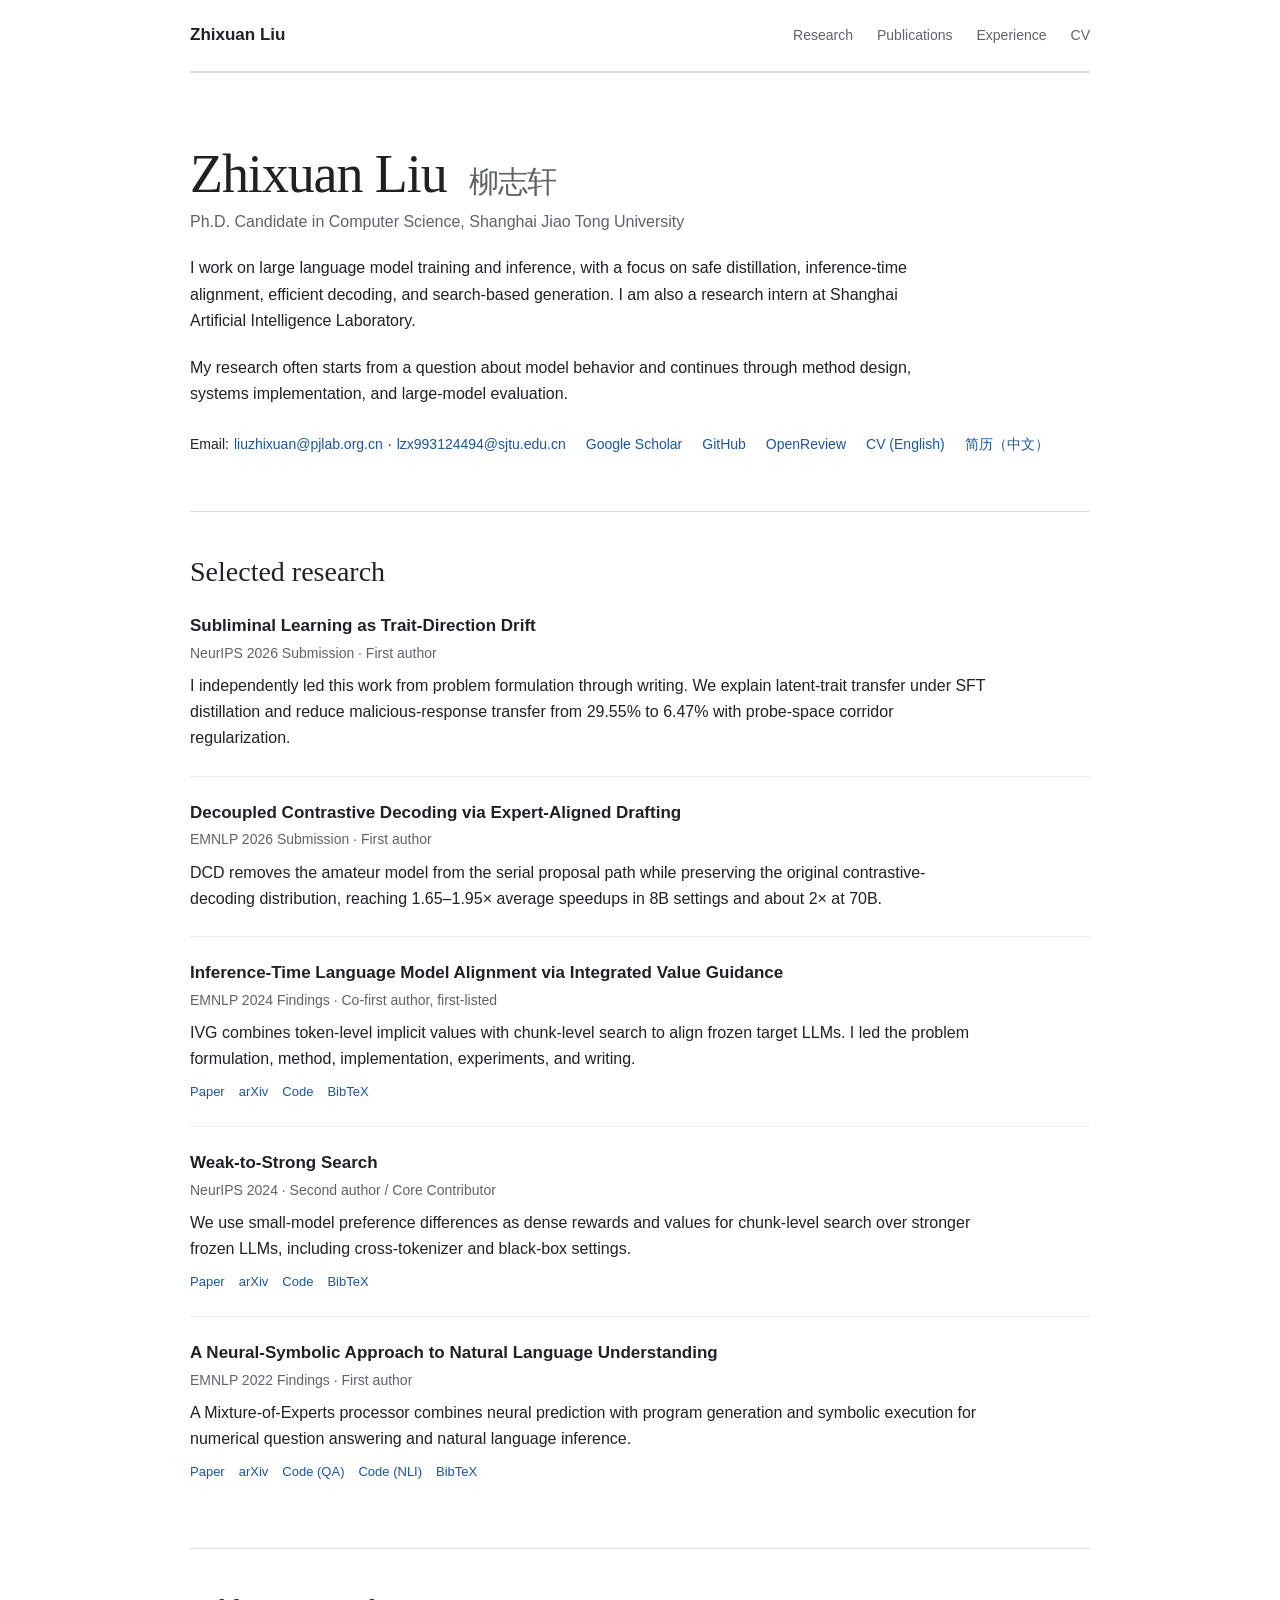
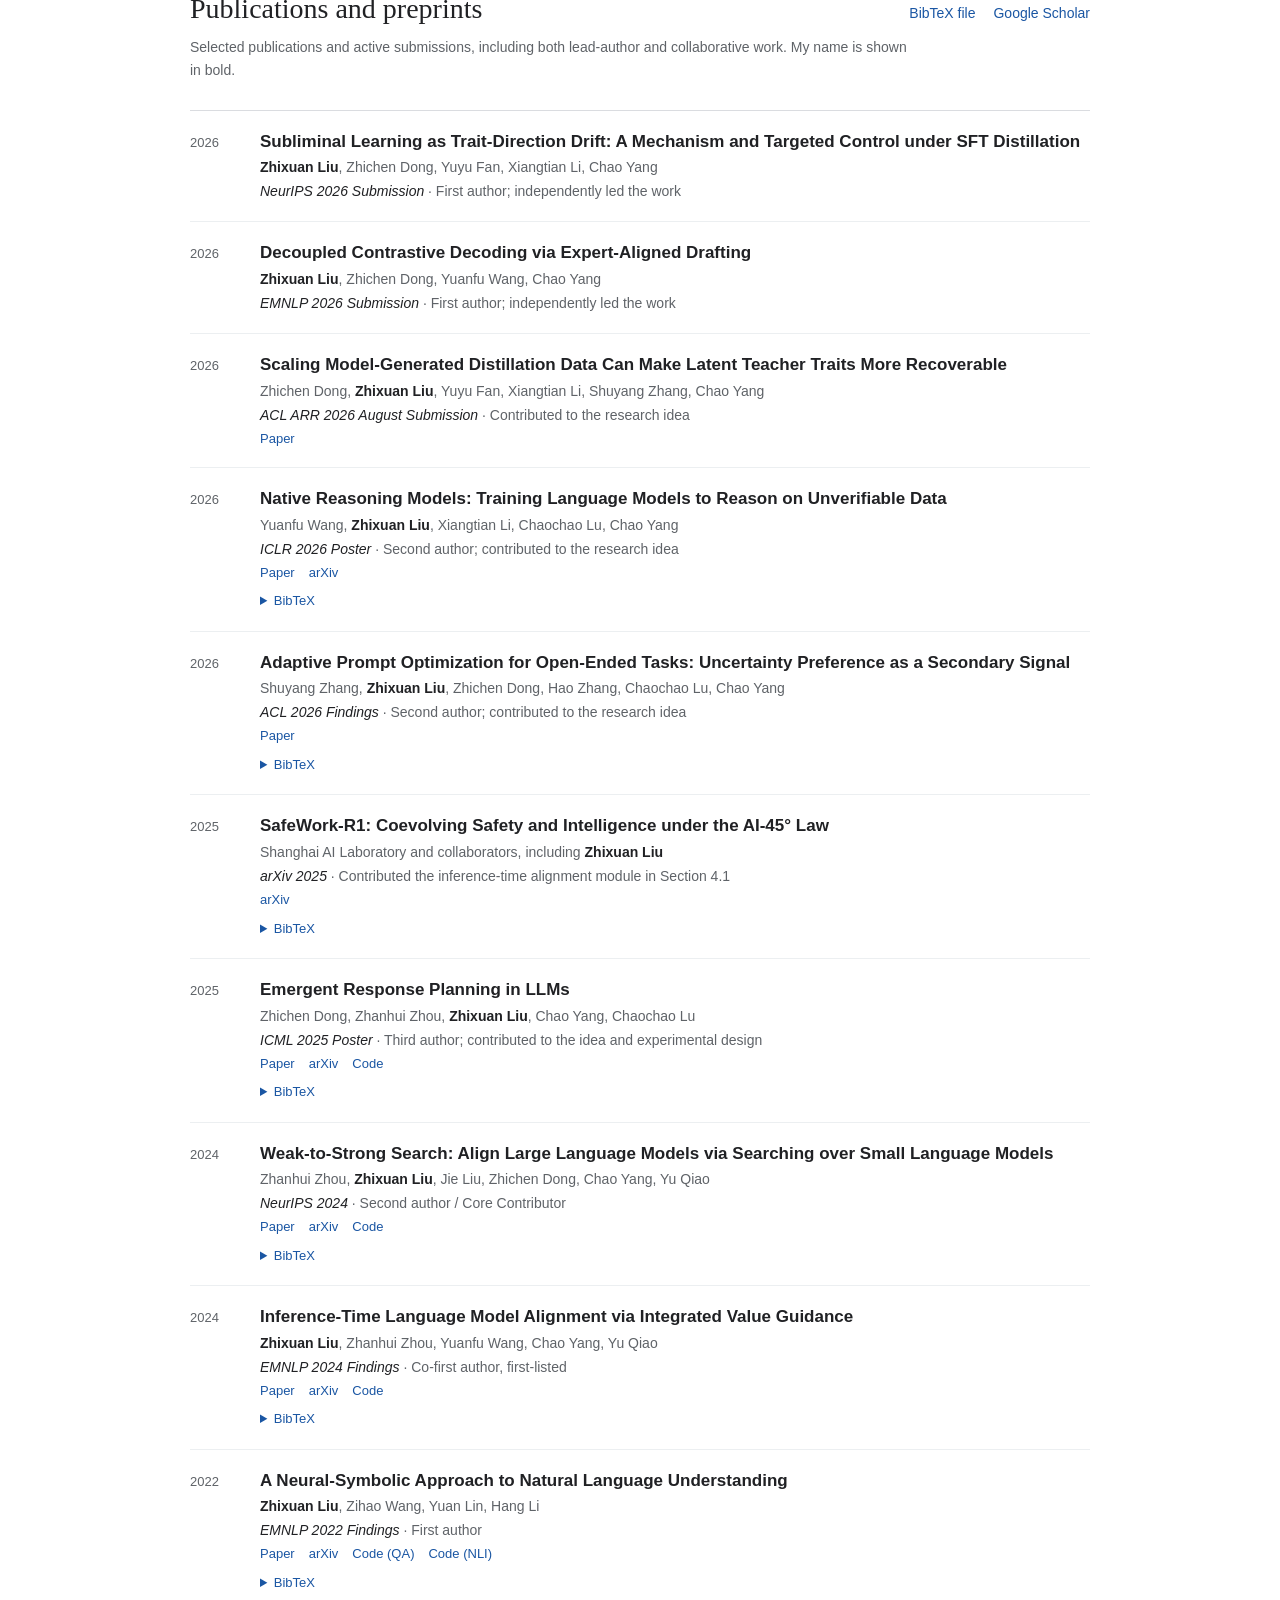
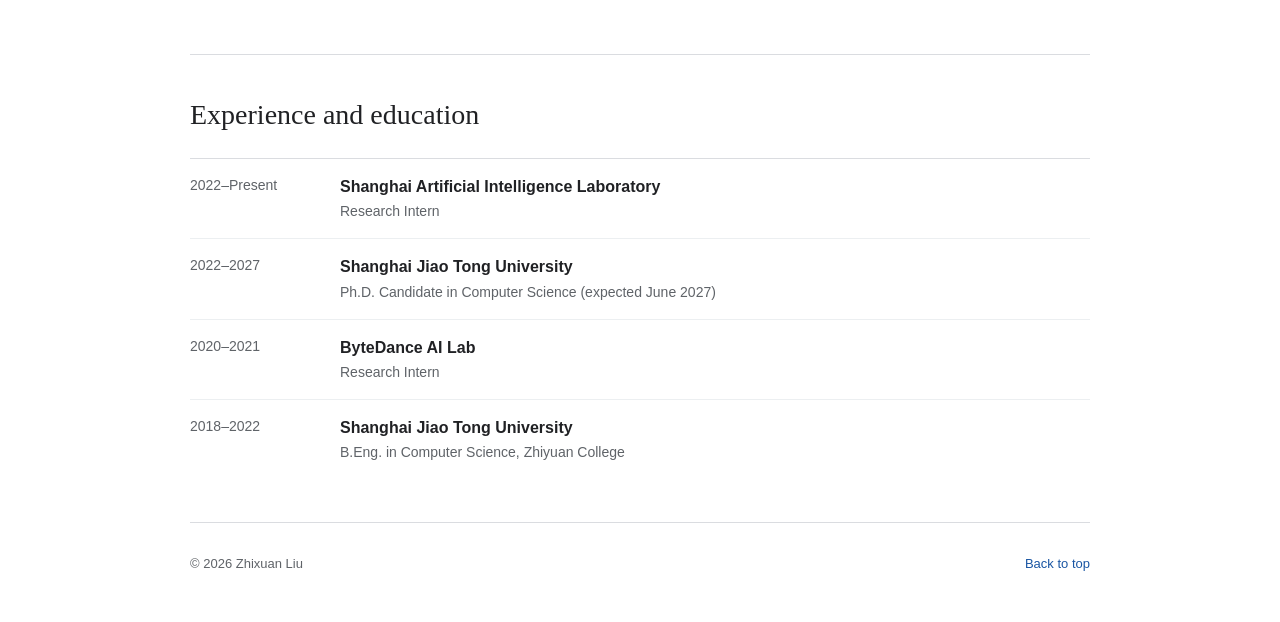
==== index.html @ 709711b9 "Use institutional contact emails" ====
<!doctype html>
<html lang="en">
<head>
  <meta charset="utf-8">
  <meta name="viewport" content="width=device-width, initial-scale=1">
  <title>Zhixuan Liu (柳志轩)</title>
  <meta name="description" content="Zhixuan Liu's research homepage: safe distillation, inference-time alignment, efficient decoding, and search-based generation.">
  <meta property="og:type" content="website">
  <meta property="og:url" content="https://chadlzx.github.io/">
  <meta property="og:title" content="Zhixuan Liu (柳志轩)">
  <meta property="og:description" content="LLM training, alignment, decoding, and search.">
  <meta property="og:image" content="https://chadlzx.github.io/og.png">
  <meta property="og:image:width" content="1536">
  <meta property="og:image:height" content="1024">
  <meta name="twitter:card" content="summary_large_image">
  <meta name="twitter:title" content="Zhixuan Liu (柳志轩)">
  <meta name="twitter:description" content="LLM training, alignment, decoding, and search.">
  <meta name="twitter:image" content="https://chadlzx.github.io/og.png">
  <link rel="canonical" href="https://chadlzx.github.io/">
  <link rel="icon" href="favicon.svg" type="image/svg+xml">
  <link rel="stylesheet" href="styles.css">
  <script type="application/ld+json">
  {
    "@context": "https://schema.org",
    "@type": "Person",
    "name": "Zhixuan Liu",
    "alternateName": "柳志轩",
    "url": "https://chadlzx.github.io/",
    "email": [
      "mailto:liuzhixuan@pjlab.org.cn",
      "mailto:lzx993124494@sjtu.edu.cn"
    ],
    "sameAs": [
      "https://scholar.google.com/citations?user=896Q3cwAAAAJ",
      "https://github.com/chadlzx",
      "https://openreview.net/profile?id=%7EZhixuan_Liu2"
    ],
    "affiliation": [
      {
        "@type": "CollegeOrUniversity",
        "name": "Shanghai Jiao Tong University",
        "url": "https://www.sjtu.edu.cn/"
      },
      {
        "@type": "ResearchOrganization",
        "name": "Shanghai Artificial Intelligence Laboratory",
        "url": "https://www.shlab.org.cn/"
      }
    ],
    "knowsAbout": [
      "Large language model training and inference",
      "Safe distillation",
      "Inference-time alignment",
      "Efficient decoding",
      "Search-based generation"
    ]
  }
  </script>
</head>
<body>
  <main>
    <header class="site-header">
      <a class="site-name" href="#top">Zhixuan Liu</a>
      <nav aria-label="Primary navigation">
        <a href="#research">Research</a>
        <a href="#publications">Publications</a>
        <a href="#experience">Experience</a>
        <a href="cv/Zhixuan_Liu_CV.pdf">CV</a>
      </nav>
    </header>

    <section class="intro" id="top">
      <h1>Zhixuan Liu <span>柳志轩</span></h1>
      <p class="role">Ph.D. Candidate in Computer Science, Shanghai Jiao Tong University</p>
      <p>I work on large language model training and inference, with a focus on safe distillation, inference-time alignment, efficient decoding, and search-based generation. I am also a research intern at Shanghai Artificial Intelligence Laboratory.</p>
      <p>My research often starts from a question about model behavior and continues through method design, systems implementation, and large-model evaluation.</p>
      <div class="profile-links">
        <span class="email-links"><span>Email:</span> <a href="mailto:liuzhixuan@pjlab.org.cn">liuzhixuan@pjlab.org.cn</a> <span>·</span> <a href="mailto:lzx993124494@sjtu.edu.cn">lzx993124494@sjtu.edu.cn</a></span>
        <a href="https://scholar.google.com/citations?user=896Q3cwAAAAJ">Google Scholar</a>
        <a href="https://github.com/chadlzx">GitHub</a>
        <a href="https://openreview.net/profile?id=%7EZhixuan_Liu2">OpenReview</a>
        <a href="cv/Zhixuan_Liu_CV.pdf">CV (English)</a>
        <a href="cv/柳志轩_中文简历.pdf">简历（中文）</a>
      </div>
    </section>

    <section id="research">
      <h2>Selected research</h2>
      <div class="selected-list">
        <article class="selected-item">
          <h3>Subliminal Learning as Trait-Direction Drift</h3>
          <p class="meta">NeurIPS 2026 Submission · First author</p>
          <p>I independently led this work from problem formulation through writing. We explain latent-trait transfer under SFT distillation and reduce malicious-response transfer from 29.55% to 6.47% with probe-space corridor regularization.</p>
        </article>
        <article class="selected-item">
          <h3>Decoupled Contrastive Decoding via Expert-Aligned Drafting</h3>
          <p class="meta">EMNLP 2026 Submission · First author</p>
          <p>DCD removes the amateur model from the serial proposal path while preserving the original contrastive-decoding distribution, reaching 1.65–1.95× average speedups in 8B settings and about 2× at 70B.</p>
        </article>
        <article class="selected-item">
          <h3>Inference-Time Language Model Alignment via Integrated Value Guidance</h3>
          <p class="meta">EMNLP 2024 Findings · Co-first author, first-listed</p>
          <p>IVG combines token-level implicit values with chunk-level search to align frozen target LLMs. I led the problem formulation, method, implementation, experiments, and writing.</p>
          <p class="item-links"><a href="https://aclanthology.org/2024.findings-emnlp.242/">Paper</a><a href="https://arxiv.org/abs/2409.17819">arXiv</a><a href="https://github.com/AI45Lab/ivg">Code</a><a href="#bib-ivg">BibTeX</a></p>
        </article>
        <article class="selected-item">
          <h3>Weak-to-Strong Search</h3>
          <p class="meta">NeurIPS 2024 · Second author / Core Contributor</p>
          <p>We use small-model preference differences as dense rewards and values for chunk-level search over stronger frozen LLMs, including cross-tokenizer and black-box settings.</p>
          <p class="item-links"><a href="https://proceedings.neurips.cc/paper_files/paper/2024/hash/088d99765bc121c6df215da7d45bc4e9-Abstract-Conference.html">Paper</a><a href="https://arxiv.org/abs/2405.19262">arXiv</a><a href="https://github.com/ZHZisZZ/weak-to-strong-search">Code</a><a href="#bib-weak-to-strong">BibTeX</a></p>
        </article>
        <article class="selected-item">
          <h3>A Neural-Symbolic Approach to Natural Language Understanding</h3>
          <p class="meta">EMNLP 2022 Findings · First author</p>
          <p>A Mixture-of-Experts processor combines neural prediction with program generation and symbolic execution for numerical question answering and natural language inference.</p>
          <p class="item-links"><a href="https://aclanthology.org/2022.findings-emnlp.158/">Paper</a><a href="https://arxiv.org/abs/2203.10557">arXiv</a><a href="https://github.com/chadlzx/NSP_QA">Code (QA)</a><a href="https://github.com/zihao-wang/Number-NLI">Code (NLI)</a><a href="#bib-neural-symbolic">BibTeX</a></p>
        </article>
      </div>
    </section>

    <section id="publications">
      <div class="section-title-row">
        <h2>Publications and preprints</h2>
        <div class="section-actions"><a href="publications.bib">BibTeX file</a><a href="https://scholar.google.com/citations?user=896Q3cwAAAAJ">Google Scholar</a></div>
      </div>
      <p class="section-note">Selected publications and active submissions, including both lead-author and collaborative work. My name is shown in bold.</p>
      <ol class="publication-list">
        <li><span class="year">2026</span><div><h3>Subliminal Learning as Trait-Direction Drift: A Mechanism and Targeted Control under SFT Distillation</h3><p class="authors"><strong>Zhixuan Liu</strong>, Zhichen Dong, Yuyu Fan, Xiangtian Li, Chao Yang</p><p class="venue-line"><em>NeurIPS 2026 Submission</em> · First author; independently led the work</p></div></li>
        <li><span class="year">2026</span><div><h3>Decoupled Contrastive Decoding via Expert-Aligned Drafting</h3><p class="authors"><strong>Zhixuan Liu</strong>, Zhichen Dong, Yuanfu Wang, Chao Yang</p><p class="venue-line"><em>EMNLP 2026 Submission</em> · First author; independently led the work</p></div></li>
        <li><span class="year">2026</span><div><h3>Scaling Model-Generated Distillation Data Can Make Latent Teacher Traits More Recoverable</h3><p class="authors">Zhichen Dong, <strong>Zhixuan Liu</strong>, Yuyu Fan, Xiangtian Li, Shuyang Zhang, Chao Yang</p><p class="venue-line"><em>ACL ARR 2026 August Submission</em> · Contributed to the research idea</p><p class="item-links"><a href="https://openreview.net/forum?id=3i7DiMy0Ke">Paper</a></p></div></li>
        <li><span class="year">2026</span><div><h3>Native Reasoning Models: Training Language Models to Reason on Unverifiable Data</h3><p class="authors">Yuanfu Wang, <strong>Zhixuan Liu</strong>, Xiangtian Li, Chaochao Lu, Chao Yang</p><p class="venue-line"><em>ICLR 2026 Poster</em> · Second author; contributed to the research idea</p><p class="item-links"><a href="https://proceedings.iclr.cc/paper_files/paper/2026/hash/ccf6d8b4a1fe9d9c8192f00c713872ea-Abstract-Conference.html">Paper</a><a href="https://arxiv.org/abs/2602.11549">arXiv</a></p><details class="bibtex" id="bib-native-reasoning"><summary>BibTeX</summary><pre><code>@inproceedings{ICLR2026_ccf6d8b4,
  title     = {Native Reasoning Models: Training Language Models to Reason on Unverifiable Data},
  author    = {Yuanfu Wang and Zhixuan Liu and Xiangtian Li and Chaochao Lu and Chao Yang},
  booktitle = {International Conference on Learning Representations},
  year      = {2026},
  pages     = {126317--126343},
  url       = {https://proceedings.iclr.cc/paper_files/paper/2026/hash/ccf6d8b4a1fe9d9c8192f00c713872ea-Abstract-Conference.html}
}</code></pre></details></div></li>
        <li><span class="year">2026</span><div><h3>Adaptive Prompt Optimization for Open-Ended Tasks: Uncertainty Preference as a Secondary Signal</h3><p class="authors">Shuyang Zhang, <strong>Zhixuan Liu</strong>, Zhichen Dong, Hao Zhang, Chaochao Lu, Chao Yang</p><p class="venue-line"><em>ACL 2026 Findings</em> · Second author; contributed to the research idea</p><p class="item-links"><a href="https://aclanthology.org/2026.findings-acl.1692/">Paper</a></p><details class="bibtex" id="bib-adaptive-prompt"><summary>BibTeX</summary><pre><code>@inproceedings{zhang-etal-2026-adaptive,
  title     = {Adaptive Prompt Optimization for Open-Ended Tasks: Uncertainty Preference as a Secondary Signal},
  author    = {Zhang, Shuyang and Liu, Zhixuan and Dong, Zhichen and Zhang, Hao and Lu, Chaochao and Yang, Chao},
  booktitle = {Findings of the Association for Computational Linguistics: ACL 2026},
  year      = {2026},
  pages     = {33883--33891},
  doi       = {10.18653/v1/2026.findings-acl.1692},
  url       = {https://aclanthology.org/2026.findings-acl.1692/}
}</code></pre></details></div></li>
        <li><span class="year">2025</span><div><h3>SafeWork-R1: Coevolving Safety and Intelligence under the AI-45° Law</h3><p class="authors">Shanghai AI Laboratory and collaborators, including <strong>Zhixuan Liu</strong></p><p class="venue-line"><em>arXiv 2025</em> · Contributed the inference-time alignment module in Section 4.1</p><p class="item-links"><a href="https://arxiv.org/abs/2507.18576">arXiv</a></p><details class="bibtex" id="bib-safework"><summary>BibTeX</summary><pre><code>@article{safework-r1-2025,
  title   = {SafeWork-R1: Coevolving Safety and Intelligence under the {AI}-45$^{\circ}$ Law},
  author  = {Yicheng Bao and Guanxu Chen and Mingkang Chen and Yunhao Chen and Chiyu Chen and Lingjie Chen and Sirui Chen and Xinquan Chen and Jie Cheng and Yu Cheng and Dengke Deng and Yizhuo Ding and Dan Ding and Xiaoshan Ding and Yi Ding and Zhichen Dong and Lingxiao Du and Yuyu Fan and Xinshun Feng and Yanwei Fu and Yuxuan Gao and Ruijun Ge and Tianle Gu and Lujun Gui and Jiaxuan Guo and Qianxi He and Yuenan Hou and Xuhao Hu and Hong Huang and Kaichen Huang and Shiyang Huang and Yuxian Jiang and Shanzhe Lei and Jie Li and Lijun Li and Hao Li and Juncheng Li and Xiangtian Li and Yafu Li and Lingyu Li and Xueyan Li and Haotian Liang and Dongrui Liu and Qihua Liu and Zhixuan Liu and Bangwei Liu and Huacan Liu and Yuexiao Liu and Zongkai Liu and Chaochao Lu and Yudong Lu and Xiaoya Lu and Zhenghao Lu and Qitan Lv and Caoyuan Ma and Jiachen Ma and Xiaoya Ma and Zhongtian Ma and Lingyu Meng and Ziqi Miao and Yazhe Niu and Yuezhang Peng and Yuan Pu and Han Qi and Chen Qian and Xingge Qiao and Jingjing Qu and Jiashu Qu and Wanying Qu and Wenwen Qu and Xiaoye Qu and Qihan Ren and Qingnan Ren and Qingyu Ren and Jing Shao and Wenqi Shao and Shuai Shao and Dongxing Shi and Xin Song and Xinhao Song and Yan Teng and Xuan Tong and Yingchun Wang and Xuhong Wang and Shujie Wang and Xin Wang and Yige Wang and Yixu Wang and Yuanfu Wang and Futing Wang and Ruofan Wang and Wenjie Wang and Yajie Wang and Muhao Wei and Xiaoyu Wen and Fenghua Weng and Yuqi Wu and Yingtong Xiong and Xingcheng Xu and Chao Yang and Yue Yang and Yang Yao and Yulei Ye and Zhenyun Yin and Yi Yu and Bo Zhang and Qiaosheng Zhang and Jinxuan Zhang and Yexin Zhang and Yinqiang Zheng and Hefeng Zhou and Zhanhui Zhou and Pengyu Zhu and Qingzi Zhu and Yubo Zhu and Bowen Zhou},
  journal = {arXiv preprint arXiv:2507.18576},
  year    = {2025},
  url     = {https://arxiv.org/abs/2507.18576}
}</code></pre></details></div></li>
        <li><span class="year">2025</span><div><h3>Emergent Response Planning in LLMs</h3><p class="authors">Zhichen Dong, Zhanhui Zhou, <strong>Zhixuan Liu</strong>, Chao Yang, Chaochao Lu</p><p class="venue-line"><em>ICML 2025 Poster</em> · Third author; contributed to the idea and experimental design</p><p class="item-links"><a href="https://proceedings.mlr.press/v267/dong25p.html">Paper</a><a href="https://arxiv.org/abs/2502.06258">arXiv</a><a href="https://github.com/niconi19/Emergent-Response-Planning-in-LLMs">Code</a></p><details class="bibtex" id="bib-response-planning"><summary>BibTeX</summary><pre><code>@inproceedings{pmlr-v267-dong25p,
  title     = {Emergent Response Planning in {LLM}s},
  author    = {Dong, Zhichen and Zhou, Zhanhui and Liu, Zhixuan and Yang, Chao and Lu, Chaochao},
  booktitle = {Proceedings of the 42nd International Conference on Machine Learning},
  pages     = {14301--14320},
  year      = {2025},
  volume    = {267},
  series    = {Proceedings of Machine Learning Research},
  publisher = {PMLR},
  url       = {https://proceedings.mlr.press/v267/dong25p.html}
}</code></pre></details></div></li>
        <li><span class="year">2024</span><div><h3>Weak-to-Strong Search: Align Large Language Models via Searching over Small Language Models</h3><p class="authors">Zhanhui Zhou, <strong>Zhixuan Liu</strong>, Jie Liu, Zhichen Dong, Chao Yang, Yu Qiao</p><p class="venue-line"><em>NeurIPS 2024</em> · Second author / Core Contributor</p><p class="item-links"><a href="https://proceedings.neurips.cc/paper_files/paper/2024/hash/088d99765bc121c6df215da7d45bc4e9-Abstract-Conference.html">Paper</a><a href="https://arxiv.org/abs/2405.19262">arXiv</a><a href="https://github.com/ZHZisZZ/weak-to-strong-search">Code</a></p><details class="bibtex" id="bib-weak-to-strong"><summary>BibTeX</summary><pre><code>@inproceedings{NEURIPS2024_088d9976,
  title     = {Weak-to-Strong Search: Align Large Language Models via Searching over Small Language Models},
  author    = {Zhanhui Zhou and Zhixuan Liu and Jie Liu and Zhichen Dong and Chao Yang and Yu Qiao},
  booktitle = {Advances in Neural Information Processing Systems},
  volume    = {37},
  pages     = {4819--4851},
  year      = {2024},
  doi       = {10.52202/079017-0156},
  url       = {https://proceedings.neurips.cc/paper_files/paper/2024/hash/088d99765bc121c6df215da7d45bc4e9-Abstract-Conference.html}
}</code></pre></details></div></li>
        <li><span class="year">2024</span><div><h3>Inference-Time Language Model Alignment via Integrated Value Guidance</h3><p class="authors"><strong>Zhixuan Liu</strong>, Zhanhui Zhou, Yuanfu Wang, Chao Yang, Yu Qiao</p><p class="venue-line"><em>EMNLP 2024 Findings</em> · Co-first author, first-listed</p><p class="item-links"><a href="https://aclanthology.org/2024.findings-emnlp.242/">Paper</a><a href="https://arxiv.org/abs/2409.17819">arXiv</a><a href="https://github.com/AI45Lab/ivg">Code</a></p><details class="bibtex" id="bib-ivg"><summary>BibTeX</summary><pre><code>@inproceedings{liu-etal-2024-inference,
  title     = {Inference-Time Language Model Alignment via Integrated Value Guidance},
  author    = {Liu, Zhixuan and Zhou, Zhanhui and Wang, Yuanfu and Yang, Chao and Qiao, Yu},
  booktitle = {Findings of the Association for Computational Linguistics: EMNLP 2024},
  year      = {2024},
  pages     = {4181--4195},
  doi       = {10.18653/v1/2024.findings-emnlp.242},
  url       = {https://aclanthology.org/2024.findings-emnlp.242/}
}</code></pre></details></div></li>
        <li><span class="year">2022</span><div><h3>A Neural-Symbolic Approach to Natural Language Understanding</h3><p class="authors"><strong>Zhixuan Liu</strong>, Zihao Wang, Yuan Lin, Hang Li</p><p class="venue-line"><em>EMNLP 2022 Findings</em> · First author</p><p class="item-links"><a href="https://aclanthology.org/2022.findings-emnlp.158/">Paper</a><a href="https://arxiv.org/abs/2203.10557">arXiv</a><a href="https://github.com/chadlzx/NSP_QA">Code (QA)</a><a href="https://github.com/zihao-wang/Number-NLI">Code (NLI)</a></p><details class="bibtex" id="bib-neural-symbolic"><summary>BibTeX</summary><pre><code>@inproceedings{liu-etal-2022-neural,
  title     = {A Neural-Symbolic Approach to Natural Language Understanding},
  author    = {Liu, Zhixuan and Wang, Zihao and Lin, Yuan and Li, Hang},
  booktitle = {Findings of the Association for Computational Linguistics: EMNLP 2022},
  year      = {2022},
  pages     = {2159--2172},
  doi       = {10.18653/v1/2022.findings-emnlp.158},
  url       = {https://aclanthology.org/2022.findings-emnlp.158/}
}</code></pre></details></div></li>
      </ol>
    </section>

    <section id="experience">
      <h2>Experience and education</h2>
      <dl class="timeline">
        <div><dt>2022–Present</dt><dd><strong>Shanghai Artificial Intelligence Laboratory</strong><span>Research Intern</span></dd></div>
        <div><dt>2022–2027</dt><dd><strong>Shanghai Jiao Tong University</strong><span>Ph.D. Candidate in Computer Science (expected June 2027)</span></dd></div>
        <div><dt>2020–2021</dt><dd><strong>ByteDance AI Lab</strong><span>Research Intern</span></dd></div>
        <div><dt>2018–2022</dt><dd><strong>Shanghai Jiao Tong University</strong><span>B.Eng. in Computer Science, Zhiyuan College</span></dd></div>
      </dl>
    </section>

    <footer><span>© 2026 Zhixuan Liu</span><a href="#top">Back to top</a></footer>
  </main>
  <script>
    document.querySelectorAll('a[href^="#bib-"]').forEach((link) => {
      link.addEventListener('click', () => {
        const entry = document.querySelector(link.hash);
        if (entry instanceof HTMLDetailsElement) entry.open = true;
      });
    });
  </script>
</body>
</html>
---- styles.css ----
:root { --text: #202124; --muted: #5f6368; --link: #1a56a3; --line: #dadce0; }
* { box-sizing: border-box; }
html { scroll-behavior: smooth; }
body { margin: 0; background: #fff; color: var(--text); font-family: -apple-system, BlinkMacSystemFont, "Segoe UI", Arial, "Noto Sans", sans-serif; font-size: 16px; line-height: 1.65; -webkit-font-smoothing: antialiased; }
a { color: var(--link); text-decoration: none; }
a:hover { text-decoration: underline; }
main { width: min(900px, calc(100% - 40px)); margin: 0 auto; }
.site-header { display: flex; align-items: center; justify-content: space-between; min-height: 72px; border-bottom: 1px solid var(--line); }
.site-name { color: var(--text); font-size: 17px; font-weight: 650; }
.site-name:hover { text-decoration: none; }
nav { display: flex; gap: 24px; font-size: 14px; }
nav a { color: var(--muted); }
.intro { padding: 70px 0 54px; }
.intro h1 { margin: 0 0 4px; font-family: Georgia, "Times New Roman", serif; font-size: clamp(38px, 7vw, 54px); line-height: 1.15; font-weight: 500; letter-spacing: -.02em; }
.intro h1 span { margin-left: 10px; color: var(--muted); font-family: "Noto Serif SC", "Songti SC", SimSun, serif; font-size: .55em; font-weight: 400; }
.role { margin-top: 0 !important; color: var(--muted); }
.intro > p { max-width: 760px; margin: 20px 0 0; }
.profile-links { display: flex; flex-wrap: wrap; gap: 8px 20px; margin-top: 26px; font-size: 14px; }
.email-links { display: inline-flex; flex-wrap: wrap; gap: 0 5px; }
section { padding: 42px 0; border-top: 1px solid var(--line); scroll-margin-top: 20px; }
h2 { margin: 0 0 24px; font-family: Georgia, "Times New Roman", serif; font-size: 28px; line-height: 1.3; font-weight: 500; }
.selected-list { display: grid; }
.selected-item { padding: 24px 0; border-top: 1px solid #eceff1; }
.selected-item:first-child { padding-top: 0; border-top: 0; }
.selected-item h3, .publication-list h3 { margin: 0; font-size: 17px; line-height: 1.45; font-weight: 650; }
.selected-item p { max-width: 800px; margin: 8px 0 0; }
.meta, .section-note, .authors, .venue-line { color: var(--muted); font-size: 14px; }
.selected-item .meta { margin-top: 3px; }
.item-links { display: flex; flex-wrap: wrap; gap: 5px 14px; font-size: 13px; }
.section-title-row { display: flex; align-items: baseline; justify-content: space-between; gap: 20px; }
.section-title-row h2 { margin-bottom: 0; }
.section-actions { display: flex; flex-wrap: wrap; justify-content: flex-end; gap: 8px 18px; font-size: 14px; }
.section-actions a { white-space: nowrap; }
.section-note { max-width: 720px; margin: 8px 0 28px; }
.publication-list { list-style: none; padding: 0; margin: 0; }
.publication-list > li { display: grid; grid-template-columns: 54px 1fr; gap: 16px; padding: 19px 0; border-top: 1px solid #eceff1; }
.publication-list > li:first-child { border-top-color: var(--line); }
.year { padding-top: 2px; color: var(--muted); font-size: 13px; font-variant-numeric: tabular-nums; }
.publication-list p { margin: 3px 0 0; line-height: 1.5; }
.authors strong { color: var(--text); font-weight: 650; }
.venue-line em { color: var(--text); }
.bibtex { margin-top: 8px; font-size: 13px; }
.bibtex summary { width: fit-content; color: var(--link); cursor: pointer; }
.bibtex pre { max-width: 100%; margin: 9px 0 0; padding: 13px 15px; overflow-x: auto; border: 1px solid #e2e5e8; border-radius: 3px; background: #f8f9fa; color: #303134; font: 12px/1.55 ui-monospace, SFMono-Regular, Consolas, "Liberation Mono", monospace; white-space: pre; }
.timeline { margin: 0; }
.timeline > div { display: grid; grid-template-columns: 130px 1fr; gap: 20px; padding: 15px 0; border-top: 1px solid #eceff1; }
.timeline > div:first-child { border-top-color: var(--line); }
.timeline dt { color: var(--muted); font-size: 14px; }
.timeline dd { margin: 0; }
.timeline dd strong, .timeline dd span { display: block; }
.timeline dd span { color: var(--muted); font-size: 14px; }
footer { display: flex; justify-content: space-between; padding: 30px 0 48px; border-top: 1px solid var(--line); color: var(--muted); font-size: 13px; }
@media (max-width: 650px) {
  main { width: min(100% - 30px, 900px); }
  .site-header { align-items: flex-start; padding: 18px 0; gap: 20px; }
  nav { justify-content: flex-end; flex-wrap: wrap; gap: 6px 14px; }
  nav a:nth-child(3) { display: none; }
  .intro { padding: 50px 0 40px; }
  section { padding: 34px 0; }
  .publication-list > li, .timeline > div { grid-template-columns: 1fr; gap: 3px; }
  .section-title-row { align-items: flex-start; }
}
@media (prefers-reduced-motion: reduce) { html { scroll-behavior: auto; } }
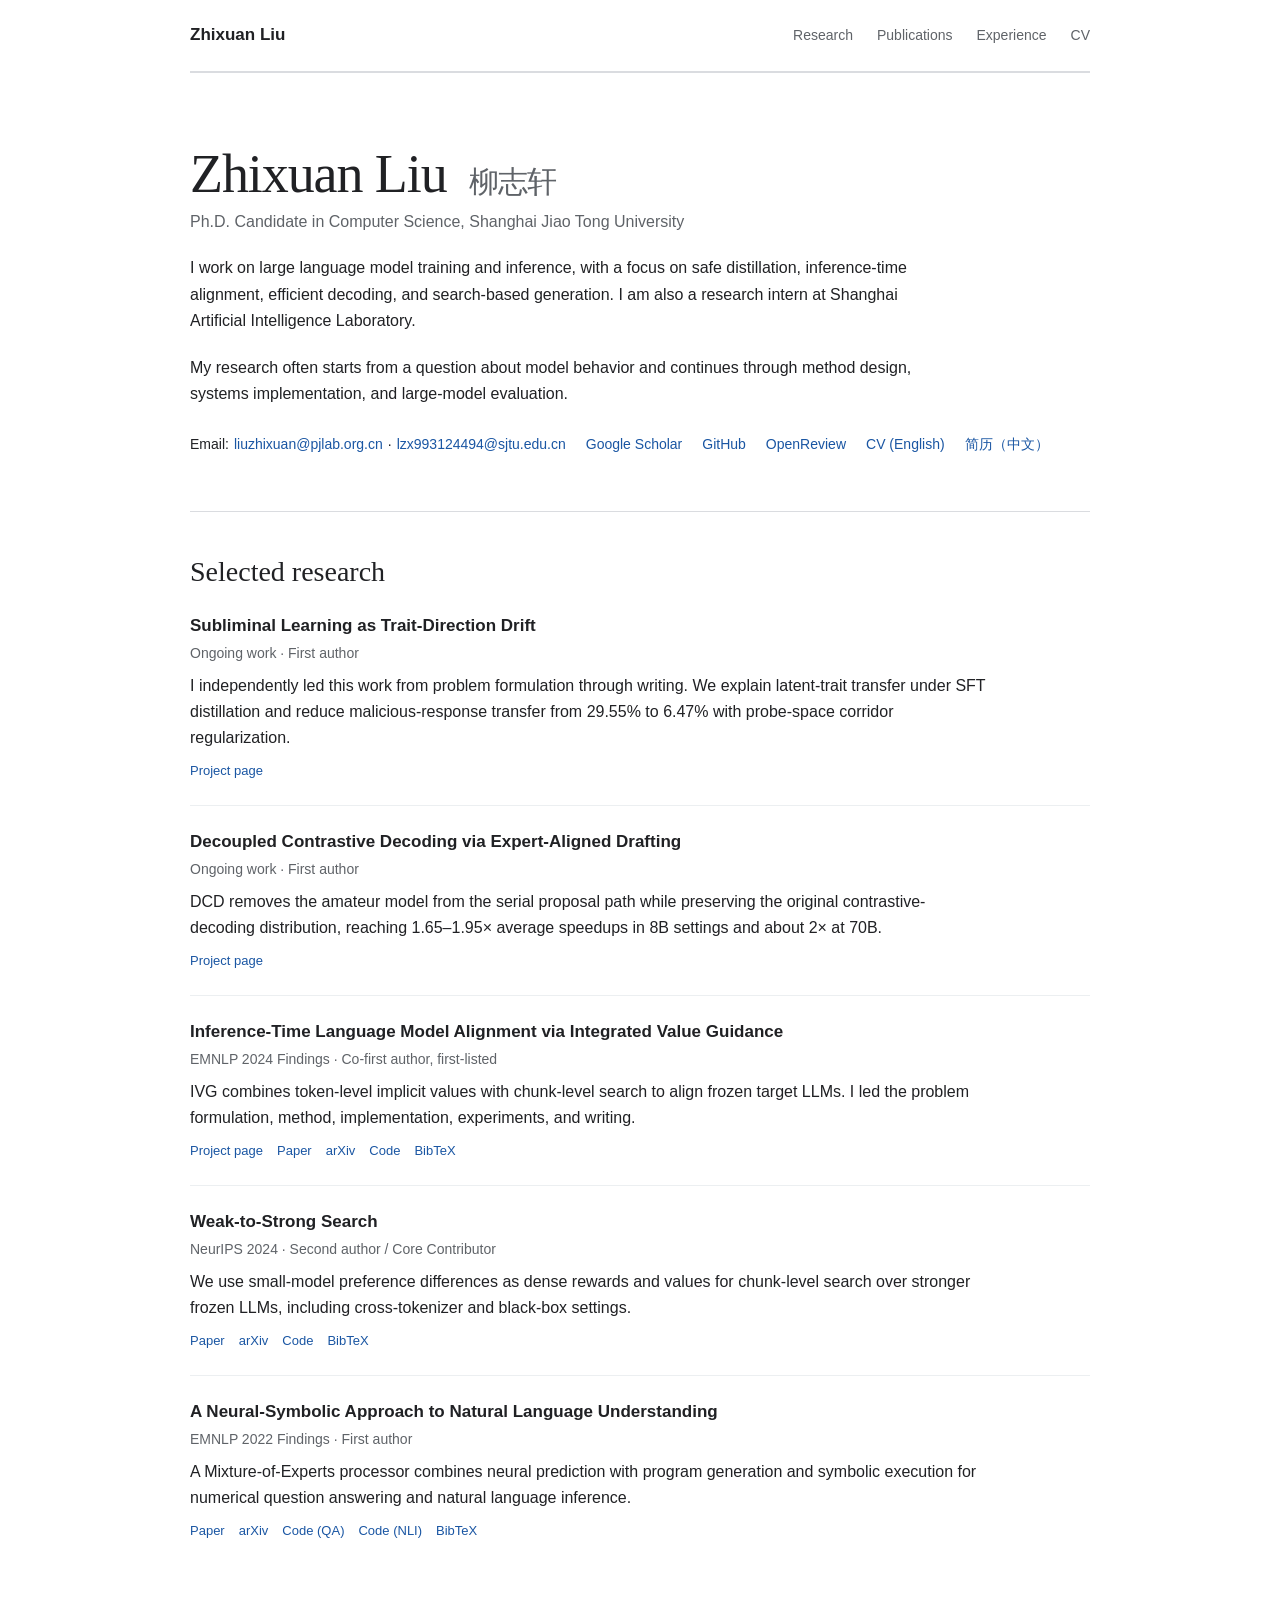
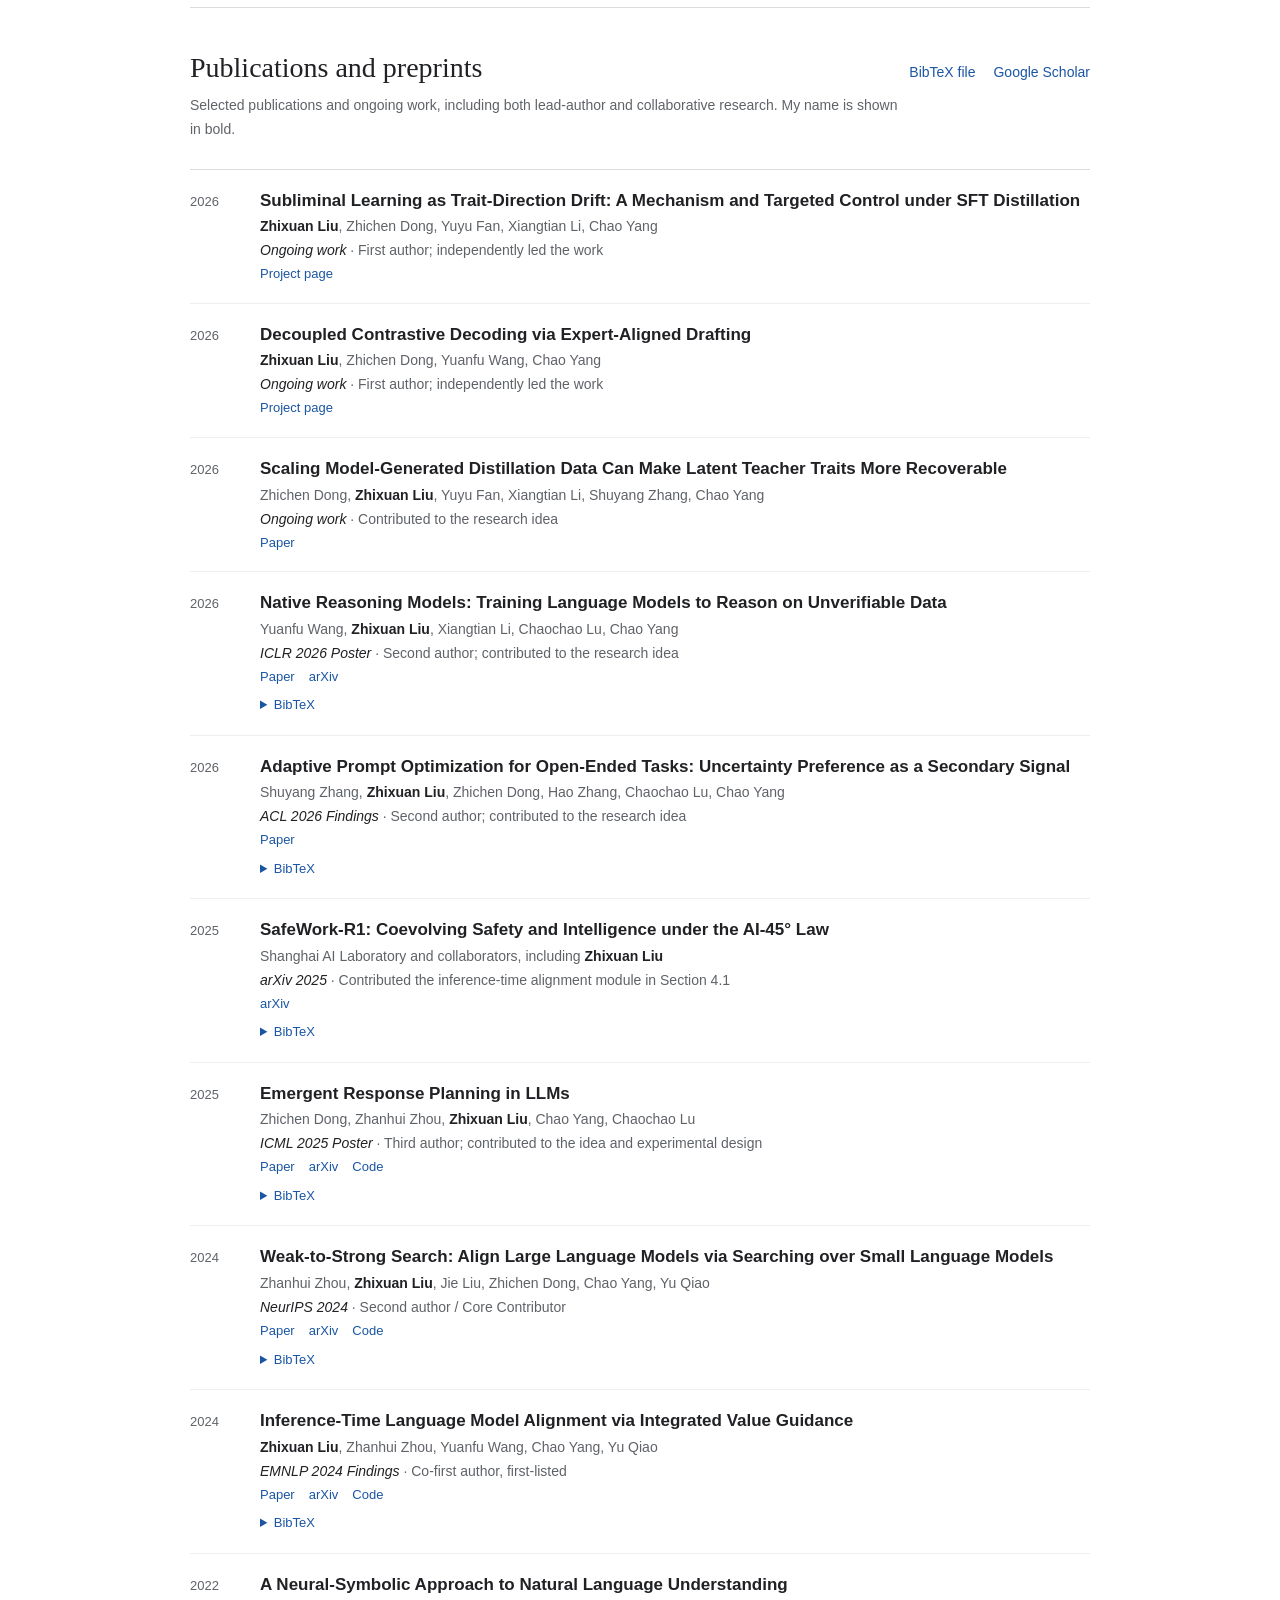
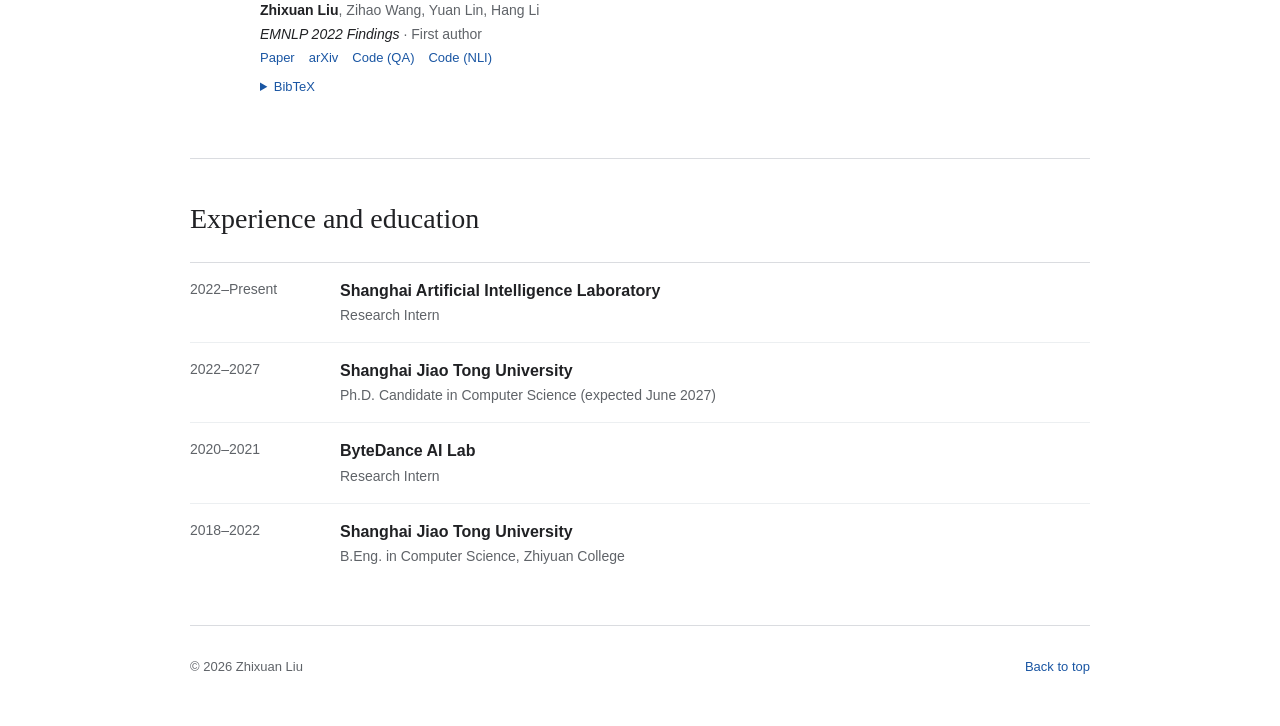
==== commit 9f295ba3: "Add policy-safe research project pages" ====
--- a/index.html
+++ b/index.html
@@ -88,20 +88,22 @@
       <h2>Selected research</h2>
       <div class="selected-list">
         <article class="selected-item">
-          <h3>Subliminal Learning as Trait-Direction Drift</h3>
-          <p class="meta">NeurIPS 2026 Submission · First author</p>
+          <h3><a class="project-title-link" href="research/subliminal-learning.html">Subliminal Learning as Trait-Direction Drift</a></h3>
+          <p class="meta">Ongoing work · First author</p>
           <p>I independently led this work from problem formulation through writing. We explain latent-trait transfer under SFT distillation and reduce malicious-response transfer from 29.55% to 6.47% with probe-space corridor regularization.</p>
-        </article>
-        <article class="selected-item">
-          <h3>Decoupled Contrastive Decoding via Expert-Aligned Drafting</h3>
-          <p class="meta">EMNLP 2026 Submission · First author</p>
+          <p class="item-links"><a href="research/subliminal-learning.html">Project page</a></p>
+        </article>
+        <article class="selected-item">
+          <h3><a class="project-title-link" href="research/dcd.html">Decoupled Contrastive Decoding via Expert-Aligned Drafting</a></h3>
+          <p class="meta">Ongoing work · First author</p>
           <p>DCD removes the amateur model from the serial proposal path while preserving the original contrastive-decoding distribution, reaching 1.65–1.95× average speedups in 8B settings and about 2× at 70B.</p>
-        </article>
-        <article class="selected-item">
-          <h3>Inference-Time Language Model Alignment via Integrated Value Guidance</h3>
+          <p class="item-links"><a href="research/dcd.html">Project page</a></p>
+        </article>
+        <article class="selected-item">
+          <h3><a class="project-title-link" href="research/ivg.html">Inference-Time Language Model Alignment via Integrated Value Guidance</a></h3>
           <p class="meta">EMNLP 2024 Findings · Co-first author, first-listed</p>
           <p>IVG combines token-level implicit values with chunk-level search to align frozen target LLMs. I led the problem formulation, method, implementation, experiments, and writing.</p>
-          <p class="item-links"><a href="https://aclanthology.org/2024.findings-emnlp.242/">Paper</a><a href="https://arxiv.org/abs/2409.17819">arXiv</a><a href="https://github.com/AI45Lab/ivg">Code</a><a href="#bib-ivg">BibTeX</a></p>
+          <p class="item-links"><a href="research/ivg.html">Project page</a><a href="https://aclanthology.org/2024.findings-emnlp.242/">Paper</a><a href="https://arxiv.org/abs/2409.17819">arXiv</a><a href="https://github.com/AI45Lab/ivg">Code</a><a href="#bib-ivg">BibTeX</a></p>
         </article>
         <article class="selected-item">
           <h3>Weak-to-Strong Search</h3>
@@ -123,11 +125,11 @@
         <h2>Publications and preprints</h2>
         <div class="section-actions"><a href="publications.bib">BibTeX file</a><a href="https://scholar.google.com/citations?user=896Q3cwAAAAJ">Google Scholar</a></div>
       </div>
-      <p class="section-note">Selected publications and active submissions, including both lead-author and collaborative work. My name is shown in bold.</p>
+      <p class="section-note">Selected publications and ongoing work, including both lead-author and collaborative research. My name is shown in bold.</p>
       <ol class="publication-list">
-        <li><span class="year">2026</span><div><h3>Subliminal Learning as Trait-Direction Drift: A Mechanism and Targeted Control under SFT Distillation</h3><p class="authors"><strong>Zhixuan Liu</strong>, Zhichen Dong, Yuyu Fan, Xiangtian Li, Chao Yang</p><p class="venue-line"><em>NeurIPS 2026 Submission</em> · First author; independently led the work</p></div></li>
-        <li><span class="year">2026</span><div><h3>Decoupled Contrastive Decoding via Expert-Aligned Drafting</h3><p class="authors"><strong>Zhixuan Liu</strong>, Zhichen Dong, Yuanfu Wang, Chao Yang</p><p class="venue-line"><em>EMNLP 2026 Submission</em> · First author; independently led the work</p></div></li>
-        <li><span class="year">2026</span><div><h3>Scaling Model-Generated Distillation Data Can Make Latent Teacher Traits More Recoverable</h3><p class="authors">Zhichen Dong, <strong>Zhixuan Liu</strong>, Yuyu Fan, Xiangtian Li, Shuyang Zhang, Chao Yang</p><p class="venue-line"><em>ACL ARR 2026 August Submission</em> · Contributed to the research idea</p><p class="item-links"><a href="https://openreview.net/forum?id=3i7DiMy0Ke">Paper</a></p></div></li>
+        <li><span class="year">2026</span><div><h3>Subliminal Learning as Trait-Direction Drift: A Mechanism and Targeted Control under SFT Distillation</h3><p class="authors"><strong>Zhixuan Liu</strong>, Zhichen Dong, Yuyu Fan, Xiangtian Li, Chao Yang</p><p class="venue-line"><em>Ongoing work</em> · First author; independently led the work</p><p class="item-links"><a href="research/subliminal-learning.html">Project page</a></p></div></li>
+        <li><span class="year">2026</span><div><h3>Decoupled Contrastive Decoding via Expert-Aligned Drafting</h3><p class="authors"><strong>Zhixuan Liu</strong>, Zhichen Dong, Yuanfu Wang, Chao Yang</p><p class="venue-line"><em>Ongoing work</em> · First author; independently led the work</p><p class="item-links"><a href="research/dcd.html">Project page</a></p></div></li>
+        <li><span class="year">2026</span><div><h3>Scaling Model-Generated Distillation Data Can Make Latent Teacher Traits More Recoverable</h3><p class="authors">Zhichen Dong, <strong>Zhixuan Liu</strong>, Yuyu Fan, Xiangtian Li, Shuyang Zhang, Chao Yang</p><p class="venue-line"><em>Ongoing work</em> · Contributed to the research idea</p><p class="item-links"><a href="https://openreview.net/forum?id=3i7DiMy0Ke">Paper</a></p></div></li>
         <li><span class="year">2026</span><div><h3>Native Reasoning Models: Training Language Models to Reason on Unverifiable Data</h3><p class="authors">Yuanfu Wang, <strong>Zhixuan Liu</strong>, Xiangtian Li, Chaochao Lu, Chao Yang</p><p class="venue-line"><em>ICLR 2026 Poster</em> · Second author; contributed to the research idea</p><p class="item-links"><a href="https://proceedings.iclr.cc/paper_files/paper/2026/hash/ccf6d8b4a1fe9d9c8192f00c713872ea-Abstract-Conference.html">Paper</a><a href="https://arxiv.org/abs/2602.11549">arXiv</a></p><details class="bibtex" id="bib-native-reasoning"><summary>BibTeX</summary><pre><code>@inproceedings{ICLR2026_ccf6d8b4,
   title     = {Native Reasoning Models: Training Language Models to Reason on Unverifiable Data},
   author    = {Yuanfu Wang and Zhixuan Liu and Xiangtian Li and Chaochao Lu and Chao Yang},
--- a/styles.css
+++ b/styles.css
@@ -23,6 +23,7 @@
 .selected-item { padding: 24px 0; border-top: 1px solid #eceff1; }
 .selected-item:first-child { padding-top: 0; border-top: 0; }
 .selected-item h3, .publication-list h3 { margin: 0; font-size: 17px; line-height: 1.45; font-weight: 650; }
+.project-title-link { color: inherit; }
 .selected-item p { max-width: 800px; margin: 8px 0 0; }
 .meta, .section-note, .authors, .venue-line { color: var(--muted); font-size: 14px; }
 .selected-item .meta { margin-top: 3px; }
@@ -50,12 +51,23 @@
 .timeline dd strong, .timeline dd span { display: block; }
 .timeline dd span { color: var(--muted); font-size: 14px; }
 footer { display: flex; justify-content: space-between; padding: 30px 0 48px; border-top: 1px solid var(--line); color: var(--muted); font-size: 13px; }
+.project-header { padding: 58px 0 38px; }
+.back-link { display: inline-block; margin-bottom: 22px; font-size: 14px; }
+.project-header h1 { max-width: 820px; margin: 0; font-family: Georgia, "Times New Roman", serif; font-size: clamp(34px, 6vw, 48px); line-height: 1.18; font-weight: 500; letter-spacing: -.02em; }
+.project-header .meta { margin: 10px 0 0; }
+.project-content section { padding: 30px 0; }
+.project-content h2 { margin-bottom: 13px; font-size: 23px; }
+.project-content p, .project-content ul { max-width: 780px; margin: 0; }
+.project-content ul { padding-left: 21px; }
+.project-content li + li { margin-top: 7px; }
+.availability-note { color: var(--muted); font-size: 14px; }
 @media (max-width: 650px) {
   main { width: min(100% - 30px, 900px); }
   .site-header { align-items: flex-start; padding: 18px 0; gap: 20px; }
   nav { justify-content: flex-end; flex-wrap: wrap; gap: 6px 14px; }
   nav a:nth-child(3) { display: none; }
   .intro { padding: 50px 0 40px; }
+  .project-header { padding: 42px 0 30px; }
   section { padding: 34px 0; }
   .publication-list > li, .timeline > div { grid-template-columns: 1fr; gap: 3px; }
   .section-title-row { align-items: flex-start; }
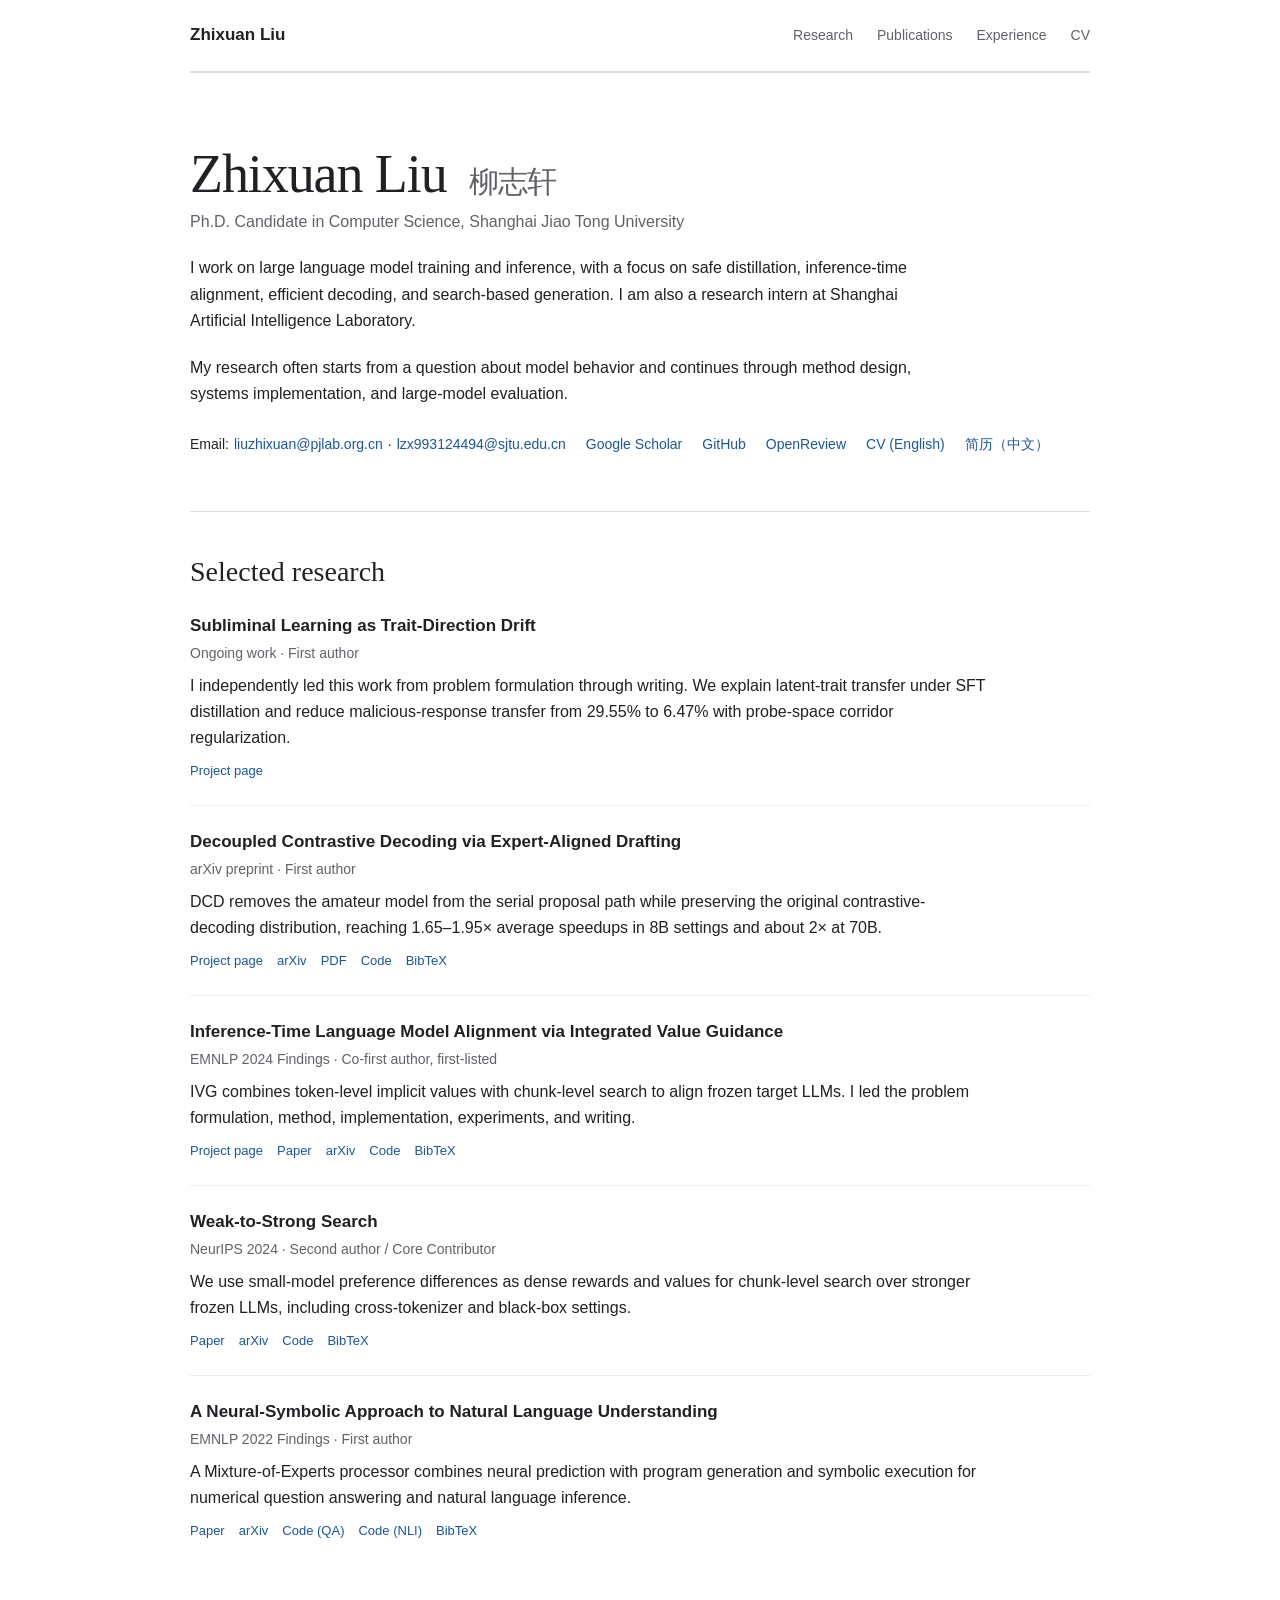
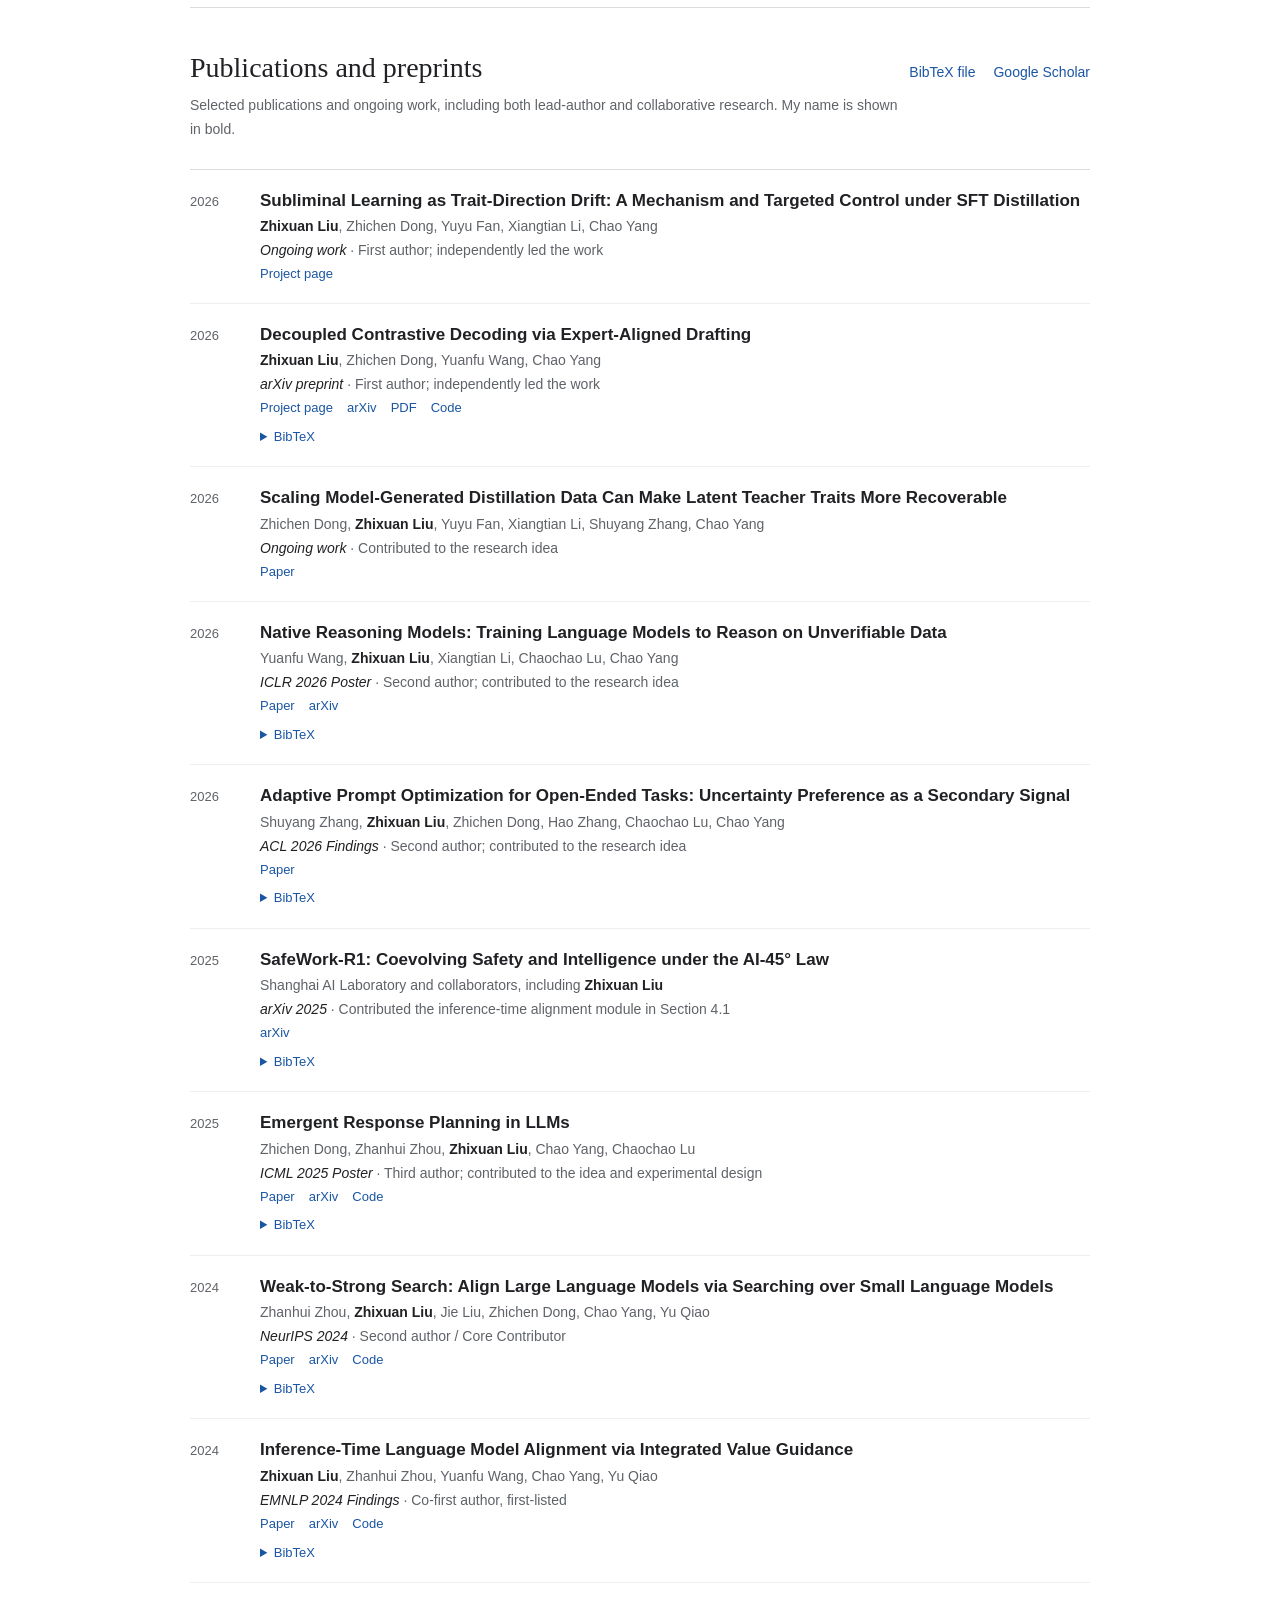
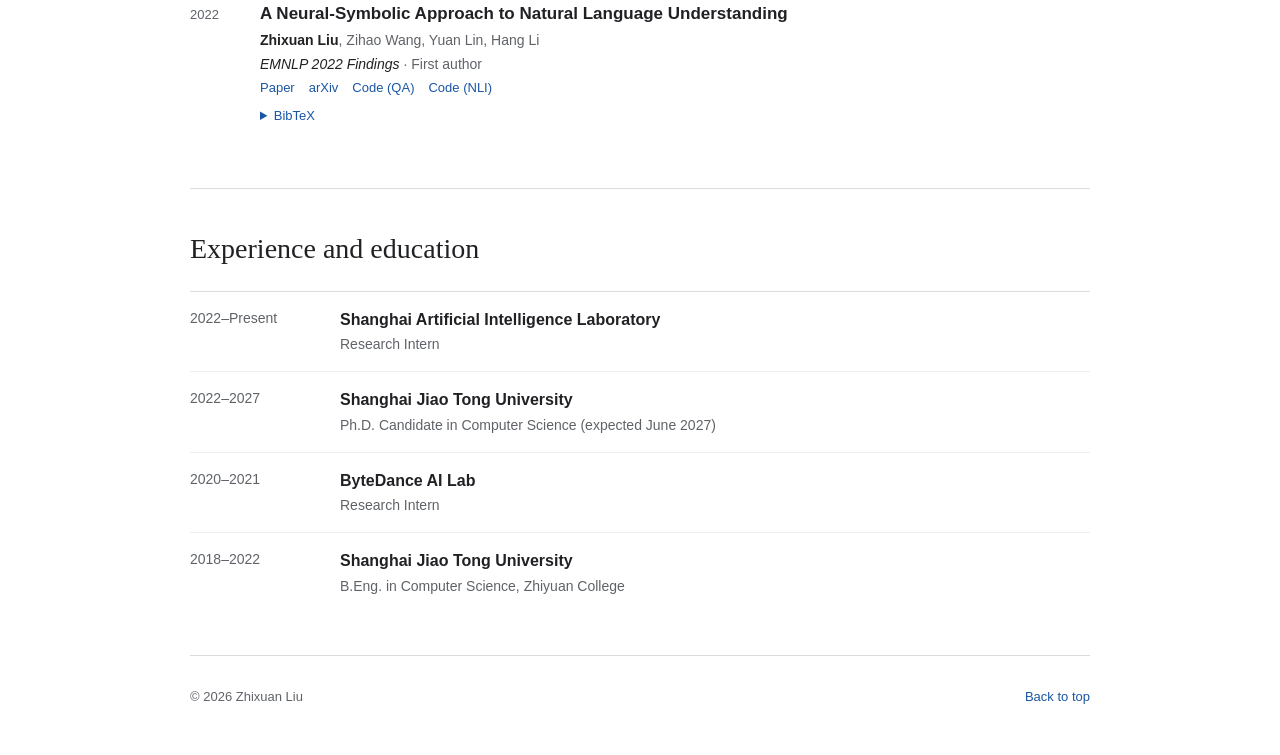
==== commit 0d381fe0: "Publish DCD arXiv preprint and code" ====
--- a/index.html
+++ b/index.html
@@ -95,9 +95,9 @@
         </article>
         <article class="selected-item">
           <h3><a class="project-title-link" href="research/dcd.html">Decoupled Contrastive Decoding via Expert-Aligned Drafting</a></h3>
-          <p class="meta">Ongoing work · First author</p>
+          <p class="meta">arXiv preprint · First author</p>
           <p>DCD removes the amateur model from the serial proposal path while preserving the original contrastive-decoding distribution, reaching 1.65–1.95× average speedups in 8B settings and about 2× at 70B.</p>
-          <p class="item-links"><a href="research/dcd.html">Project page</a></p>
+          <p class="item-links"><a href="research/dcd.html">Project page</a><a href="https://arxiv.org/abs/2608.12913">arXiv</a><a href="https://arxiv.org/pdf/2608.12913">PDF</a><a href="https://github.com/chadlzx/dcd">Code</a><a href="#bib-dcd">BibTeX</a></p>
         </article>
         <article class="selected-item">
           <h3><a class="project-title-link" href="research/ivg.html">Inference-Time Language Model Alignment via Integrated Value Guidance</a></h3>
@@ -128,7 +128,14 @@
       <p class="section-note">Selected publications and ongoing work, including both lead-author and collaborative research. My name is shown in bold.</p>
       <ol class="publication-list">
         <li><span class="year">2026</span><div><h3>Subliminal Learning as Trait-Direction Drift: A Mechanism and Targeted Control under SFT Distillation</h3><p class="authors"><strong>Zhixuan Liu</strong>, Zhichen Dong, Yuyu Fan, Xiangtian Li, Chao Yang</p><p class="venue-line"><em>Ongoing work</em> · First author; independently led the work</p><p class="item-links"><a href="research/subliminal-learning.html">Project page</a></p></div></li>
-        <li><span class="year">2026</span><div><h3>Decoupled Contrastive Decoding via Expert-Aligned Drafting</h3><p class="authors"><strong>Zhixuan Liu</strong>, Zhichen Dong, Yuanfu Wang, Chao Yang</p><p class="venue-line"><em>Ongoing work</em> · First author; independently led the work</p><p class="item-links"><a href="research/dcd.html">Project page</a></p></div></li>
+        <li><span class="year">2026</span><div><h3>Decoupled Contrastive Decoding via Expert-Aligned Drafting</h3><p class="authors"><strong>Zhixuan Liu</strong>, Zhichen Dong, Yuanfu Wang, Chao Yang</p><p class="venue-line"><em>arXiv preprint</em> · First author; independently led the work</p><p class="item-links"><a href="research/dcd.html">Project page</a><a href="https://arxiv.org/abs/2608.12913">arXiv</a><a href="https://arxiv.org/pdf/2608.12913">PDF</a><a href="https://github.com/chadlzx/dcd">Code</a></p><details class="bibtex" id="bib-dcd"><summary>BibTeX</summary><pre><code>@article{liu2026decoupled,
+  title   = {Decoupled Contrastive Decoding via Expert-Aligned Drafting},
+  author  = {Zhixuan Liu and Zhichen Dong and Yuanfu Wang and Chao Yang},
+  journal = {arXiv preprint arXiv:2608.12913},
+  year    = {2026},
+  doi     = {10.48550/arXiv.2608.12913},
+  url     = {https://arxiv.org/abs/2608.12913}
+}</code></pre></details></div></li>
         <li><span class="year">2026</span><div><h3>Scaling Model-Generated Distillation Data Can Make Latent Teacher Traits More Recoverable</h3><p class="authors">Zhichen Dong, <strong>Zhixuan Liu</strong>, Yuyu Fan, Xiangtian Li, Shuyang Zhang, Chao Yang</p><p class="venue-line"><em>Ongoing work</em> · Contributed to the research idea</p><p class="item-links"><a href="https://openreview.net/forum?id=3i7DiMy0Ke">Paper</a></p></div></li>
         <li><span class="year">2026</span><div><h3>Native Reasoning Models: Training Language Models to Reason on Unverifiable Data</h3><p class="authors">Yuanfu Wang, <strong>Zhixuan Liu</strong>, Xiangtian Li, Chaochao Lu, Chao Yang</p><p class="venue-line"><em>ICLR 2026 Poster</em> · Second author; contributed to the research idea</p><p class="item-links"><a href="https://proceedings.iclr.cc/paper_files/paper/2026/hash/ccf6d8b4a1fe9d9c8192f00c713872ea-Abstract-Conference.html">Paper</a><a href="https://arxiv.org/abs/2602.11549">arXiv</a></p><details class="bibtex" id="bib-native-reasoning"><summary>BibTeX</summary><pre><code>@inproceedings{ICLR2026_ccf6d8b4,
   title     = {Native Reasoning Models: Training Language Models to Reason on Unverifiable Data},
--- a/styles.css
+++ b/styles.css
@@ -51,23 +51,173 @@
 .timeline dd strong, .timeline dd span { display: block; }
 .timeline dd span { color: var(--muted); font-size: 14px; }
 footer { display: flex; justify-content: space-between; padding: 30px 0 48px; border-top: 1px solid var(--line); color: var(--muted); font-size: 13px; }
-.project-header { padding: 58px 0 38px; }
-.back-link { display: inline-block; margin-bottom: 22px; font-size: 14px; }
-.project-header h1 { max-width: 820px; margin: 0; font-family: Georgia, "Times New Roman", serif; font-size: clamp(34px, 6vw, 48px); line-height: 1.18; font-weight: 500; letter-spacing: -.02em; }
-.project-header .meta { margin: 10px 0 0; }
-.project-content section { padding: 30px 0; }
-.project-content h2 { margin-bottom: 13px; font-size: 23px; }
-.project-content p, .project-content ul { max-width: 780px; margin: 0; }
-.project-content ul { padding-left: 21px; }
-.project-content li + li { margin-top: 7px; }
-.availability-note { color: var(--muted); font-size: 14px; }
+.project-shell { width: min(1080px, calc(100% - 40px)); --project: #315a7d; --project-soft: #f3f7fa; --project-mid: #dce7ef; }
+.project-sl { --project: #8a3f64; --project-soft: #fbf4f7; --project-mid: #efdce5; }
+.project-dcd { --project: #126b73; --project-soft: #f0f8f8; --project-mid: #d5eaea; }
+.project-ivg { --project: #4d681f; --project-soft: #f6f8f0; --project-mid: #e3ead4; }
+.project-header { padding: 58px 0 30px; }
+.back-link { display: inline-block; margin-bottom: 20px; font-size: 14px; }
+.project-kicker { margin: 0 0 8px; color: var(--project); font-size: 12px; font-weight: 700; letter-spacing: .09em; text-transform: uppercase; }
+.project-header h1 { max-width: 900px; margin: 0; font-family: Georgia, "Times New Roman", serif; font-size: clamp(34px, 5.8vw, 52px); line-height: 1.14; font-weight: 500; letter-spacing: -.025em; }
+.project-header .meta { margin: 9px 0 0; }
+.project-lead { max-width: 850px; margin: 20px 0 0; color: #3c4043; font-size: 18px; line-height: 1.62; }
+.project-topics { display: flex; flex-wrap: wrap; gap: 7px; margin-top: 22px; }
+.project-topics span { padding: 4px 10px; border: 1px solid var(--project-mid); border-radius: 999px; background: var(--project-soft); color: var(--project); font-size: 12px; font-weight: 600; }
+.project-toc { display: flex; gap: 7px 22px; margin-top: 28px; padding-top: 17px; border-top: 1px solid var(--line); font-size: 13px; }
+.project-toc a { color: var(--muted); }
+.project-content .poster-section { padding: 48px 0; }
+.section-heading { display: flex; align-items: baseline; gap: 12px; margin-bottom: 25px; }
+.section-heading > span { color: var(--project); font-size: 12px; font-weight: 800; letter-spacing: .12em; }
+.project-content .section-heading h2 { margin: 0; font-size: 28px; }
+.project-content p { margin: 0; }
+.question-grid { display: grid; grid-template-columns: minmax(0, 1.55fr) minmax(260px, .85fr); gap: 30px; align-items: stretch; }
+.question-statement { max-width: 730px; font-family: Georgia, "Times New Roman", serif; font-size: clamp(25px, 4vw, 35px); line-height: 1.35; letter-spacing: -.012em; }
+.question-statement em { color: var(--project); font-style: normal; }
+.poster-callout { padding: 22px; border-left: 3px solid var(--project); background: var(--project-soft); }
+.callout-label { display: block; margin-bottom: 9px; color: var(--project); font-size: 11px; font-weight: 800; letter-spacing: .1em; text-transform: uppercase; }
+.poster-callout p { color: #41464b; font-size: 14px; line-height: 1.62; }
+.idea-grid, .evidence-grid, .implementation-grid { display: grid; grid-template-columns: repeat(3, minmax(0, 1fr)); gap: 14px; margin-top: 28px; }
+.idea-grid article, .evidence-grid article, .implementation-grid article { padding: 19px 20px; border: 1px solid #e3e6e8; border-radius: 4px; background: #fff; }
+.idea-index { display: inline-grid; width: 25px; height: 25px; place-items: center; margin-bottom: 13px; border-radius: 50%; background: var(--project-soft); color: var(--project); font-size: 11px; font-weight: 800; }
+.idea-grid h3, .method-node h3, .implementation-grid h3 { margin: 0 0 6px; font-size: 15px; line-height: 1.4; }
+.idea-grid p, .evidence-grid p, .implementation-grid p { color: var(--muted); font-size: 13px; line-height: 1.55; }
+.method-board { padding: 27px; border: 1px solid var(--project-mid); border-radius: 6px; background: linear-gradient(145deg, var(--project-soft), #fff 62%); }
+.method-board + .method-board { margin-top: 18px; }
+.board-title { display: flex; align-items: baseline; justify-content: space-between; gap: 18px; margin-bottom: 23px; }
+.board-title span { color: var(--project); font-size: 11px; font-weight: 800; letter-spacing: .1em; text-transform: uppercase; }
+.board-title strong { font-family: Georgia, "Times New Roman", serif; font-size: 20px; font-weight: 500; text-align: right; }
+.method-track { display: grid; gap: 24px; }
+.method-track-four { grid-template-columns: repeat(4, minmax(0, 1fr)); }
+.method-track-three { grid-template-columns: repeat(3, minmax(0, 1fr)); }
+.method-node { position: relative; min-height: 145px; padding: 18px; border: 1px solid #dfe3e6; border-radius: 4px; background: rgba(255,255,255,.9); }
+.method-node + .method-node::before { content: "→"; position: absolute; left: -20px; top: 50%; color: var(--project); font-size: 19px; font-weight: 700; transform: translate(-50%, -50%); }
+.method-node-accent { border-color: var(--project); box-shadow: inset 0 3px 0 var(--project); }
+.node-step { display: inline-grid; width: 22px; height: 22px; place-items: center; margin-bottom: 12px; border-radius: 50%; background: var(--project); color: #fff; font-size: 10px; font-weight: 800; }
+.method-node p { color: var(--muted); font-size: 12.5px; line-height: 1.5; }
+.board-rule { display: grid; grid-template-columns: 110px 1fr; gap: 15px; margin-top: 20px; padding: 14px 17px; border-top: 1px solid var(--project-mid); background: rgba(255,255,255,.55); }
+.board-rule span { color: var(--project); font-size: 11px; font-weight: 800; letter-spacing: .07em; text-transform: uppercase; }
+.board-rule p { font-size: 13px; }
+.control-board { background: #fff; }
+.flow-comparison { display: grid; gap: 13px; }
+.flow-row { display: grid; grid-template-columns: 145px minmax(155px, 1fr) 24px minmax(155px, 1fr) 24px minmax(155px, 1fr); gap: 8px; align-items: center; padding: 15px; border: 1px solid #e1e4e6; border-radius: 4px; background: #fff; }
+.flow-ours { border-color: var(--project); background: var(--project-soft); }
+.flow-label span { display: block; color: var(--muted); font-size: 10px; font-weight: 800; letter-spacing: .08em; text-transform: uppercase; }
+.flow-label strong { display: block; margin-top: 2px; font-size: 13px; }
+.flow-node { min-height: 91px; padding: 13px; border: 1px solid #dfe3e6; border-radius: 4px; background: #fff; text-align: center; }
+.flow-node small, .flow-node span { display: block; color: var(--muted); font-size: 10.5px; }
+.flow-node strong { display: block; margin: 6px 0 4px; font-size: 13px; line-height: 1.3; }
+.flow-node-warn { border-color: #d7a148; background: #fffaf0; }
+.flow-node-accent { border-color: var(--project); }
+.flow-output { background: #f8f9fa; }
+.flow-arrow { color: var(--project); font-size: 20px; text-align: center; }
+.equation-strip { display: grid; grid-template-columns: 120px auto 1fr; gap: 18px; align-items: center; margin-top: 18px; padding: 15px 17px; background: #fff; border: 1px solid var(--project-mid); }
+.equation-strip > span { color: var(--project); font-size: 11px; font-weight: 800; letter-spacing: .07em; text-transform: uppercase; }
+.equation-strip code { color: #24282c; font: 15px/1.4 Georgia, "Times New Roman", serif; white-space: nowrap; }
+.equation-strip p { color: var(--muted); font-size: 12px; }
+.implementation-grid article > span { display: block; margin-bottom: 8px; color: var(--project); font-size: 10px; font-weight: 800; letter-spacing: .09em; text-transform: uppercase; }
+.hero-result { display: grid; grid-template-columns: 1fr 50px 1fr 1fr; gap: 20px; align-items: center; padding: 26px 28px; border: 1px solid var(--project-mid); background: var(--project-soft); }
+.hero-result > div:not(.result-badge) { display: grid; }
+.result-number { font-family: Georgia, "Times New Roman", serif; font-size: clamp(37px, 6vw, 54px); line-height: 1; font-variant-numeric: tabular-nums; }
+.result-number-accent { color: var(--project); }
+.result-caption { margin-top: 8px; color: var(--muted); font-size: 12px; }
+.result-arrow { color: var(--project); font-size: 30px; text-align: center; }
+.result-badge { justify-self: end; padding: 14px 18px; border-left: 2px solid var(--project); background: #fff; }
+.result-badge strong, .result-badge span { display: block; }
+.result-badge strong { color: var(--project); font-size: 24px; }
+.result-badge span { color: var(--muted); font-size: 11px; }
+.bar-comparison { display: grid; gap: 12px; margin-top: 25px; }
+.bar-row { display: grid; grid-template-columns: 130px 1fr 58px; gap: 13px; align-items: center; font-size: 12px; }
+.bar-track { height: 12px; overflow: hidden; border-radius: 2px; background: #edf0f2; }
+.bar-track i { display: block; width: var(--bar); height: 100%; background: #afb7bd; }
+.bar-track .bar-accent { background: var(--project); }
+.bar-row strong { font-variant-numeric: tabular-nums; text-align: right; }
+.evidence-grid article strong { display: block; margin-bottom: 5px; font-size: 14px; }
+.metric-grid { display: grid; grid-template-columns: repeat(3, minmax(0, 1fr)); gap: 14px; }
+.metric-grid article { padding: 23px; border-top: 3px solid var(--project); background: var(--project-soft); }
+.metric-value { display: block; margin-bottom: 14px; color: var(--project); font-family: Georgia, "Times New Roman", serif; font-size: clamp(29px, 4.6vw, 40px); line-height: 1; }
+.metric-grid strong { display: block; margin-bottom: 5px; font-size: 14px; }
+.metric-grid p { color: var(--muted); font-size: 12px; line-height: 1.5; }
+.chart-card { margin-top: 20px; padding: 23px 25px; border: 1px solid #e1e5e7; }
+.chart-heading { display: flex; align-items: baseline; justify-content: space-between; gap: 20px; margin-bottom: 20px; }
+.chart-heading strong { font-size: 15px; }
+.chart-heading span { color: var(--muted); font-size: 11px; }
+.chart-card .bar-comparison { margin-top: 0; }
+.chart-note { margin-top: 18px !important; color: var(--muted); font-size: 12px; line-height: 1.55; }
+.evaluation-strip { display: grid; grid-template-columns: repeat(5, 1fr); margin-top: 20px; border: 1px solid var(--project-mid); }
+.evaluation-strip span { padding: 15px 9px; color: var(--muted); font-size: 11px; text-align: center; }
+.evaluation-strip span + span { border-left: 1px solid var(--project-mid); }
+.evaluation-strip strong { display: block; color: var(--project); font-size: 17px; }
+.ivg-source { width: 270px; margin: 0 auto 24px; padding: 16px; border: 1px solid var(--project); background: #fff; text-align: center; }
+.ivg-source span, .ivg-source p { display: block; color: var(--muted); font-size: 10.5px; }
+.ivg-source strong { display: block; margin: 4px 0; font-size: 15px; }
+.ivg-branches { display: grid; grid-template-columns: 1fr 1fr; gap: 24px; position: relative; }
+.ivg-branches::before { content: ""; position: absolute; left: 25%; right: 25%; top: -24px; height: 24px; border-left: 1px solid var(--project); border-right: 1px solid var(--project); border-top: 1px solid var(--project); }
+.ivg-branch { display: grid; justify-items: center; padding: 20px; border: 1px solid var(--project-mid); background: #fff; }
+.branch-label { margin-bottom: 12px; color: var(--project); font-size: 11px; font-weight: 800; letter-spacing: .08em; text-transform: uppercase; }
+.branch-step { width: min(100%, 270px); padding: 11px 14px; border: 1px solid #e0e4e6; background: #f8f9fa; text-align: center; }
+.branch-step small, .branch-step strong { display: block; }
+.branch-step small { color: var(--muted); font-size: 9px; text-transform: uppercase; }
+.branch-step strong { margin-top: 2px; font-size: 12px; }
+.branch-arrow { color: var(--project); line-height: 1.7; }
+.branch-output { width: min(100%, 300px); padding: 14px; border: 1px solid var(--project); background: var(--project-soft); text-align: center; }
+.branch-output strong, .branch-output span { display: block; }
+.branch-output strong { font-size: 13px; }
+.branch-output span { margin-top: 4px; color: var(--muted); font-size: 10px; }
+.ivg-merge { margin-top: 20px; padding: 18px; border: 1px solid var(--project); background: var(--project); color: #fff; text-align: center; }
+.ivg-merge span, .ivg-merge strong, .ivg-merge p { display: block; }
+.ivg-merge span { font-size: 9px; font-weight: 800; letter-spacing: .1em; text-transform: uppercase; opacity: .8; }
+.ivg-merge strong { margin: 4px 0; font-size: 14px; }
+.ivg-merge p { font-size: 11px; opacity: .8; }
+.paired-bars { display: grid; gap: 24px; }
+.paired-group { display: grid; gap: 8px; }
+.paired-label { font-size: 12px; font-weight: 650; }
+.resource-panel { display: flex; align-items: center; justify-content: space-between; gap: 25px; padding: 24px 26px; border: 1px solid var(--project-mid); background: var(--project-soft); }
+.resource-panel strong { display: block; font-size: 17px; }
+.resource-panel p { margin-top: 4px; color: var(--muted); font-size: 13px; }
+.resource-status { flex: 0 0 auto; padding: 6px 11px; border: 1px solid var(--project); border-radius: 999px; color: var(--project); font-size: 11px; font-weight: 700; }
+.resource-panel + .resource-links { margin-top: 14px; }
+.resource-links { display: grid; grid-template-columns: repeat(3, 1fr); gap: 14px; }
+.resource-links a { display: block; padding: 22px; border: 1px solid var(--project-mid); background: var(--project-soft); color: var(--text); }
+.resource-links a:hover { border-color: var(--project); text-decoration: none; }
+.resource-links span, .resource-links strong { display: block; }
+.resource-links span { color: var(--muted); font-size: 11px; }
+.resource-links strong { margin-top: 7px; color: var(--project); font-size: 15px; }
 @media (max-width: 650px) {
   main { width: min(100% - 30px, 900px); }
   .site-header { align-items: flex-start; padding: 18px 0; gap: 20px; }
   nav { justify-content: flex-end; flex-wrap: wrap; gap: 6px 14px; }
-  nav a:nth-child(3) { display: none; }
+  .site-header > nav a:nth-child(3) { display: none; }
   .intro { padding: 50px 0 40px; }
-  .project-header { padding: 42px 0 30px; }
+  .project-shell { width: min(100% - 30px, 1080px); }
+  .project-header { padding: 42px 0 26px; }
+  .project-lead { font-size: 16px; }
+  .project-toc { gap: 7px 14px; overflow-x: auto; white-space: nowrap; }
+  .project-content .poster-section { padding: 38px 0; }
+  .question-grid, .idea-grid, .evidence-grid, .implementation-grid, .metric-grid, .resource-links, .ivg-branches { grid-template-columns: 1fr; }
+  .question-grid { gap: 20px; }
+  .method-board { padding: 20px 16px; }
+  .board-title { display: block; }
+  .board-title strong { display: block; margin-top: 5px; text-align: left; }
+  .method-track-four, .method-track-three { grid-template-columns: 1fr; }
+  .method-node { min-height: 0; }
+  .method-node + .method-node::before { content: "↓"; left: 50%; top: -15px; }
+  .board-rule { grid-template-columns: 1fr; gap: 5px; }
+  .flow-row { grid-template-columns: 1fr; }
+  .flow-label { margin-bottom: 4px; }
+  .flow-arrow { transform: rotate(90deg); }
+  .equation-strip { grid-template-columns: 1fr; gap: 7px; }
+  .hero-result { grid-template-columns: 1fr 35px 1fr; padding: 22px 18px; }
+  .result-badge { grid-column: 1 / -1; justify-self: stretch; }
+  .bar-row { grid-template-columns: 88px 1fr 48px; gap: 8px; }
+  .evaluation-strip { grid-template-columns: repeat(2, 1fr); }
+  .evaluation-strip span + span { border-left: 0; }
+  .evaluation-strip span:nth-child(even) { border-left: 1px solid var(--project-mid); }
+  .evaluation-strip span:nth-child(n+3) { border-top: 1px solid var(--project-mid); }
+  .ivg-source { width: 100%; }
+  .ivg-branches::before { display: none; }
+  .resource-panel { align-items: flex-start; flex-direction: column; }
+  .chart-heading { display: block; }
+  .chart-heading span { display: block; margin-top: 3px; }
   section { padding: 34px 0; }
   .publication-list > li, .timeline > div { grid-template-columns: 1fr; gap: 3px; }
   .section-title-row { align-items: flex-start; }
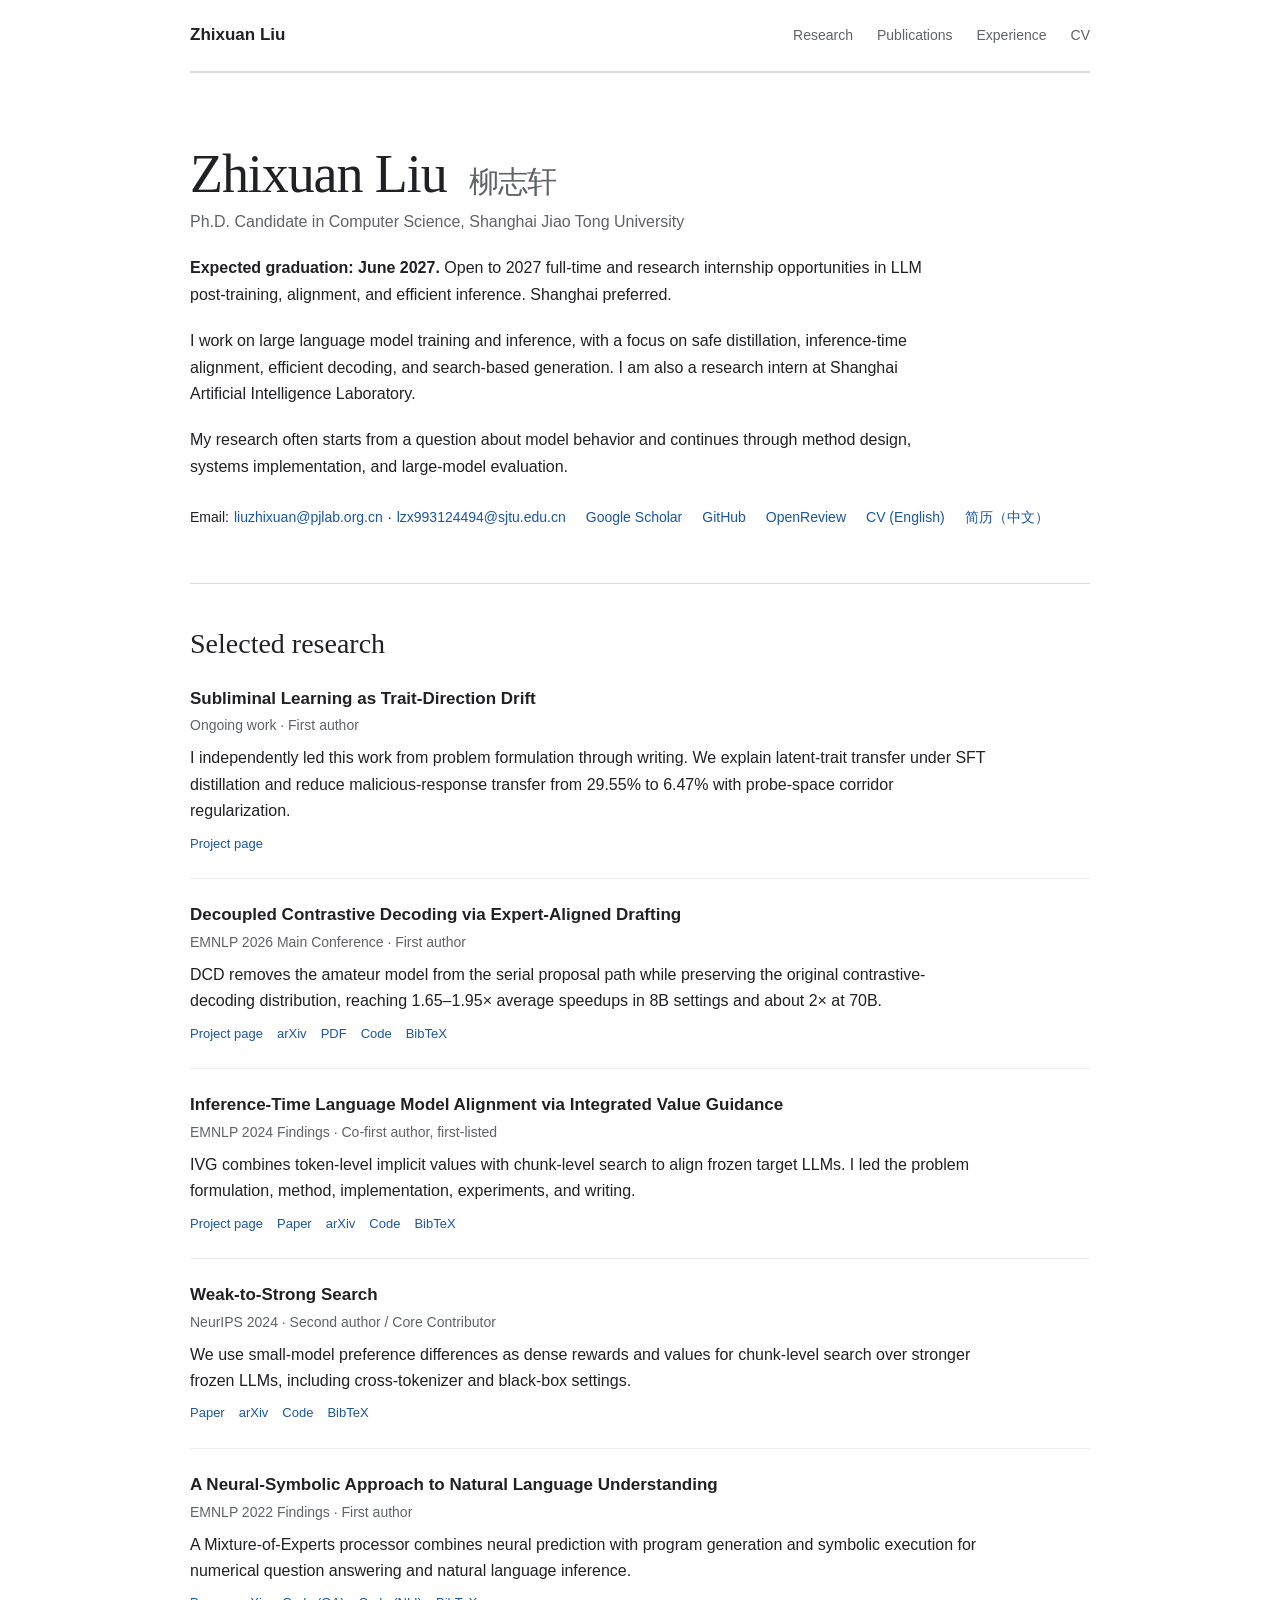
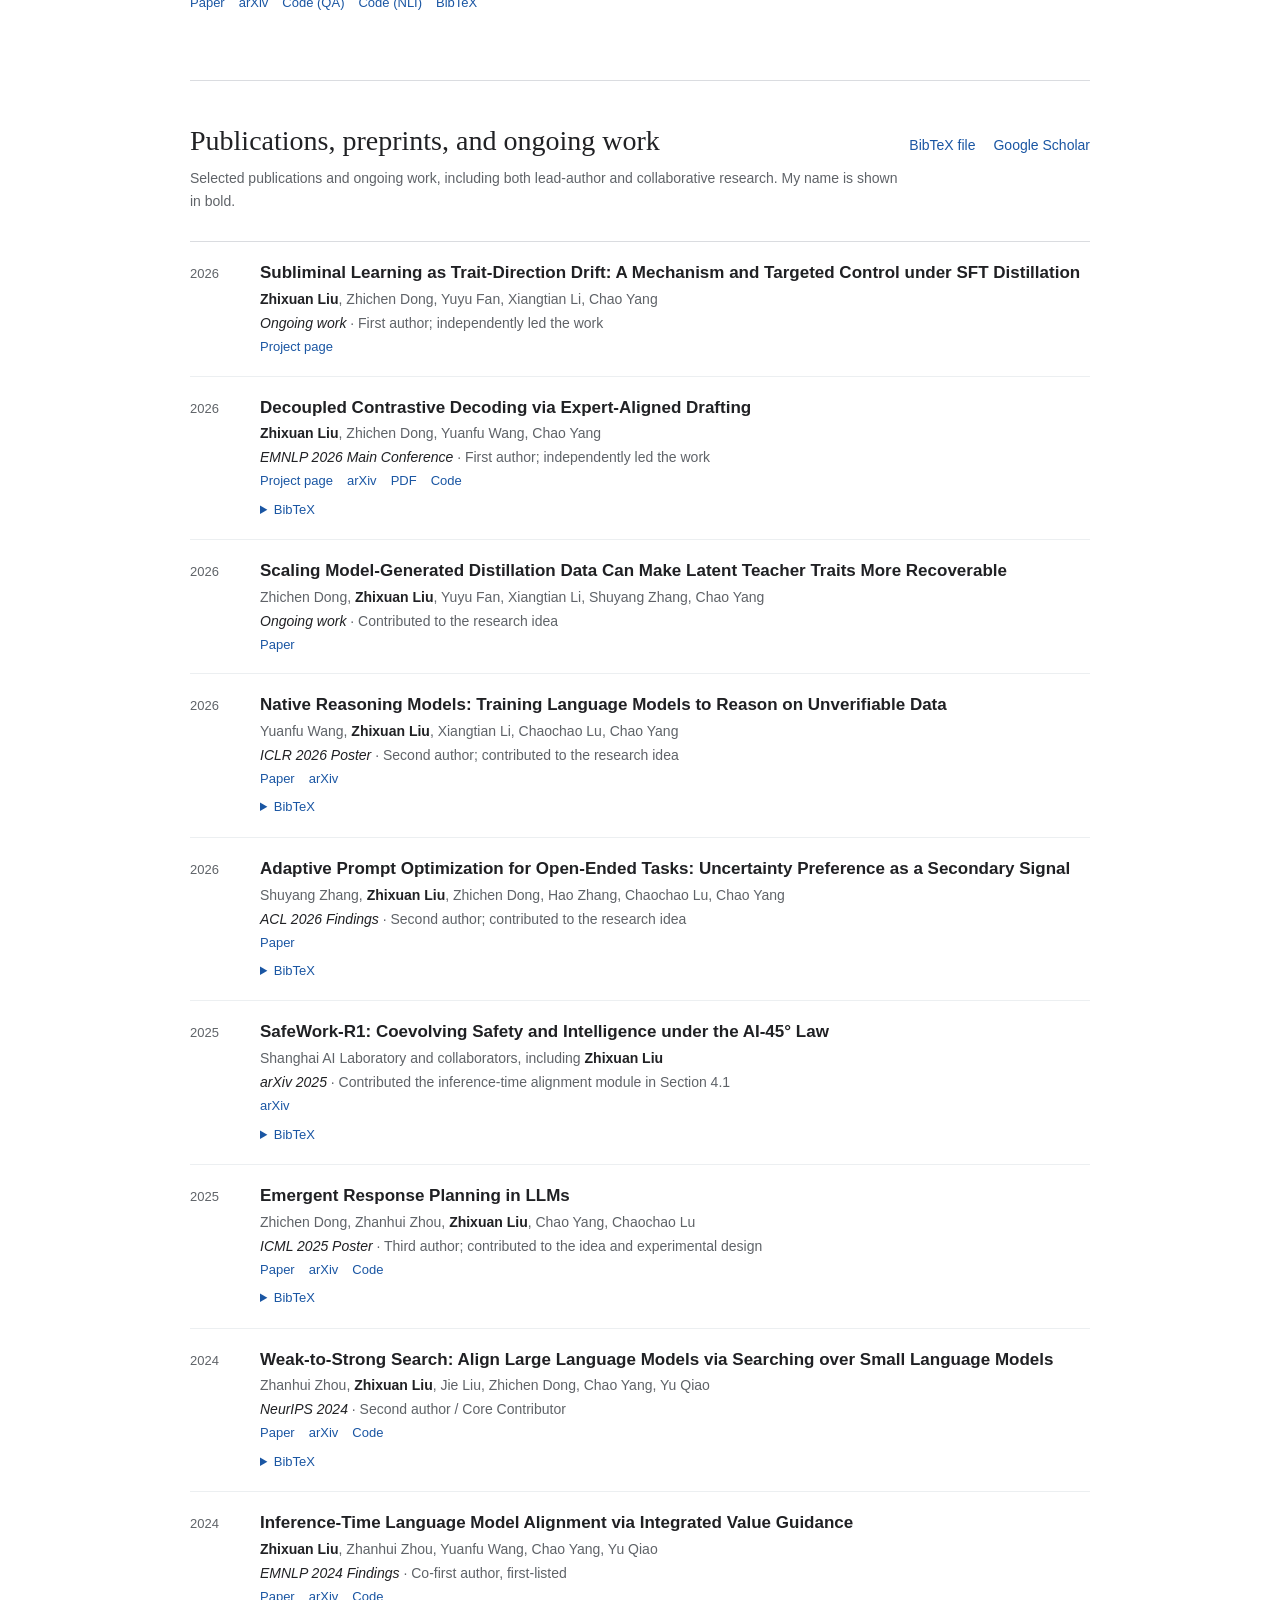
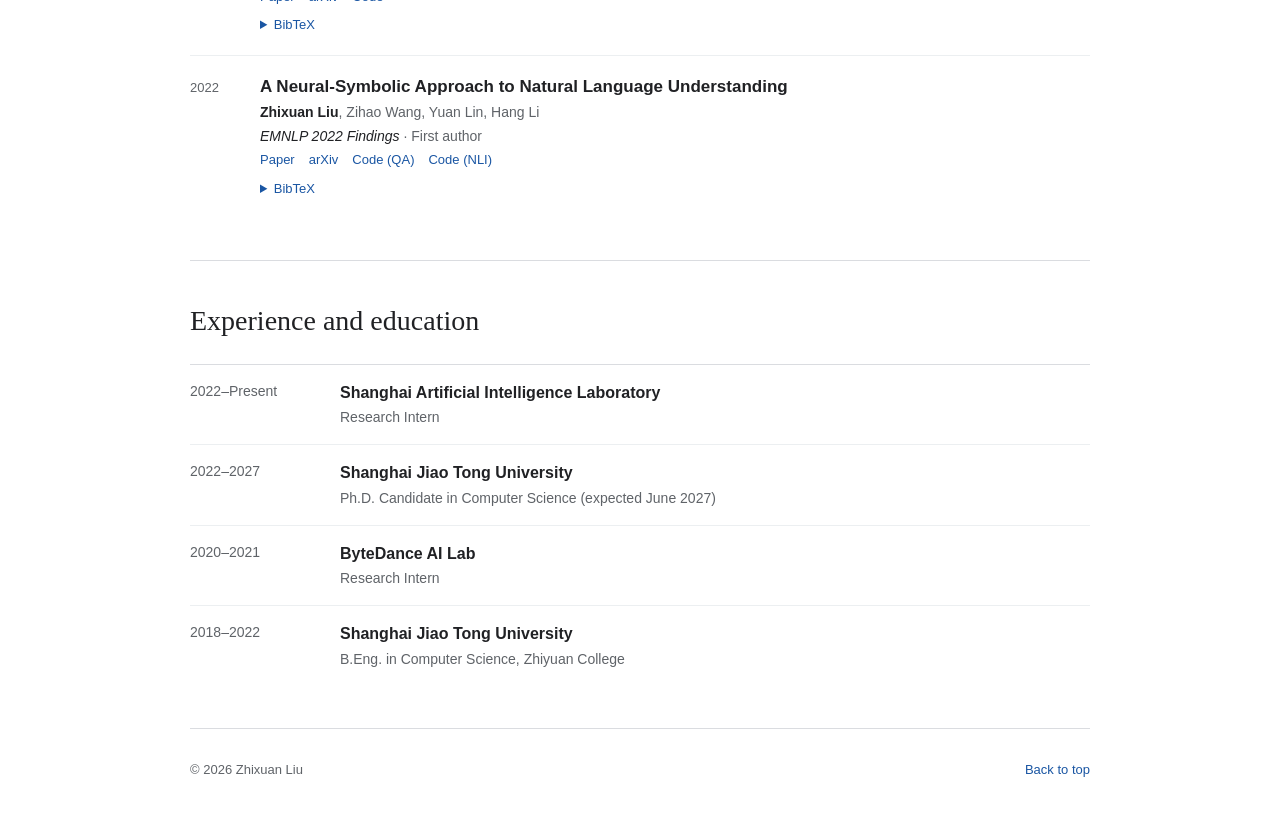
==== commit 21e996ce: "Update EMNLP acceptance and recruiting status" ====
--- a/index.html
+++ b/index.html
@@ -4,17 +4,17 @@
   <meta charset="utf-8">
   <meta name="viewport" content="width=device-width, initial-scale=1">
   <title>Zhixuan Liu (柳志轩)</title>
-  <meta name="description" content="Zhixuan Liu's research homepage: safe distillation, inference-time alignment, efficient decoding, and search-based generation.">
+  <meta name="description" content="Zhixuan Liu's research homepage: LLM post-training, alignment, efficient decoding, and search-based generation; first-author EMNLP 2026 Main Conference paper.">
   <meta property="og:type" content="website">
   <meta property="og:url" content="https://chadlzx.github.io/">
   <meta property="og:title" content="Zhixuan Liu (柳志轩)">
-  <meta property="og:description" content="LLM training, alignment, decoding, and search.">
+  <meta property="og:description" content="LLM post-training, alignment, decoding, and search; first-author EMNLP 2026 Main Conference paper.">
   <meta property="og:image" content="https://chadlzx.github.io/og.png">
   <meta property="og:image:width" content="1536">
   <meta property="og:image:height" content="1024">
   <meta name="twitter:card" content="summary_large_image">
   <meta name="twitter:title" content="Zhixuan Liu (柳志轩)">
-  <meta name="twitter:description" content="LLM training, alignment, decoding, and search.">
+  <meta name="twitter:description" content="LLM post-training, alignment, decoding, and search; first-author EMNLP 2026 Main Conference paper.">
   <meta name="twitter:image" content="https://chadlzx.github.io/og.png">
   <link rel="canonical" href="https://chadlzx.github.io/">
   <link rel="icon" href="favicon.svg" type="image/svg+xml">
@@ -48,7 +48,7 @@
       }
     ],
     "knowsAbout": [
-      "Large language model training and inference",
+      "LLM post-training and inference",
       "Safe distillation",
       "Inference-time alignment",
       "Efficient decoding",
@@ -72,6 +72,7 @@
     <section class="intro" id="top">
       <h1>Zhixuan Liu <span>柳志轩</span></h1>
       <p class="role">Ph.D. Candidate in Computer Science, Shanghai Jiao Tong University</p>
+      <p><strong>Expected graduation: June 2027.</strong> Open to 2027 full-time and research internship opportunities in LLM post-training, alignment, and efficient inference. Shanghai preferred.</p>
       <p>I work on large language model training and inference, with a focus on safe distillation, inference-time alignment, efficient decoding, and search-based generation. I am also a research intern at Shanghai Artificial Intelligence Laboratory.</p>
       <p>My research often starts from a question about model behavior and continues through method design, systems implementation, and large-model evaluation.</p>
       <div class="profile-links">
@@ -95,7 +96,7 @@
         </article>
         <article class="selected-item">
           <h3><a class="project-title-link" href="research/dcd.html">Decoupled Contrastive Decoding via Expert-Aligned Drafting</a></h3>
-          <p class="meta">arXiv preprint · First author</p>
+          <p class="meta">EMNLP 2026 Main Conference · First author</p>
           <p>DCD removes the amateur model from the serial proposal path while preserving the original contrastive-decoding distribution, reaching 1.65–1.95× average speedups in 8B settings and about 2× at 70B.</p>
           <p class="item-links"><a href="research/dcd.html">Project page</a><a href="https://arxiv.org/abs/2608.12913">arXiv</a><a href="https://arxiv.org/pdf/2608.12913">PDF</a><a href="https://github.com/chadlzx/dcd">Code</a><a href="#bib-dcd">BibTeX</a></p>
         </article>
@@ -122,16 +123,17 @@
 
     <section id="publications">
       <div class="section-title-row">
-        <h2>Publications and preprints</h2>
+        <h2>Publications, preprints, and ongoing work</h2>
         <div class="section-actions"><a href="publications.bib">BibTeX file</a><a href="https://scholar.google.com/citations?user=896Q3cwAAAAJ">Google Scholar</a></div>
       </div>
       <p class="section-note">Selected publications and ongoing work, including both lead-author and collaborative research. My name is shown in bold.</p>
       <ol class="publication-list">
         <li><span class="year">2026</span><div><h3>Subliminal Learning as Trait-Direction Drift: A Mechanism and Targeted Control under SFT Distillation</h3><p class="authors"><strong>Zhixuan Liu</strong>, Zhichen Dong, Yuyu Fan, Xiangtian Li, Chao Yang</p><p class="venue-line"><em>Ongoing work</em> · First author; independently led the work</p><p class="item-links"><a href="research/subliminal-learning.html">Project page</a></p></div></li>
-        <li><span class="year">2026</span><div><h3>Decoupled Contrastive Decoding via Expert-Aligned Drafting</h3><p class="authors"><strong>Zhixuan Liu</strong>, Zhichen Dong, Yuanfu Wang, Chao Yang</p><p class="venue-line"><em>arXiv preprint</em> · First author; independently led the work</p><p class="item-links"><a href="research/dcd.html">Project page</a><a href="https://arxiv.org/abs/2608.12913">arXiv</a><a href="https://arxiv.org/pdf/2608.12913">PDF</a><a href="https://github.com/chadlzx/dcd">Code</a></p><details class="bibtex" id="bib-dcd"><summary>BibTeX</summary><pre><code>@article{liu2026decoupled,
+        <li><span class="year">2026</span><div><h3>Decoupled Contrastive Decoding via Expert-Aligned Drafting</h3><p class="authors"><strong>Zhixuan Liu</strong>, Zhichen Dong, Yuanfu Wang, Chao Yang</p><p class="venue-line"><em>EMNLP 2026 Main Conference</em> · First author; independently led the work</p><p class="item-links"><a href="research/dcd.html">Project page</a><a href="https://arxiv.org/abs/2608.12913">arXiv</a><a href="https://arxiv.org/pdf/2608.12913">PDF</a><a href="https://github.com/chadlzx/dcd">Code</a></p><details class="bibtex" id="bib-dcd"><summary>BibTeX</summary><pre><code>@article{liu2026decoupled,
   title   = {Decoupled Contrastive Decoding via Expert-Aligned Drafting},
   author  = {Zhixuan Liu and Zhichen Dong and Yuanfu Wang and Chao Yang},
   journal = {arXiv preprint arXiv:2608.12913},
+  note    = {Accepted to EMNLP 2026 Main Conference},
   year    = {2026},
   doi     = {10.48550/arXiv.2608.12913},
   url     = {https://arxiv.org/abs/2608.12913}
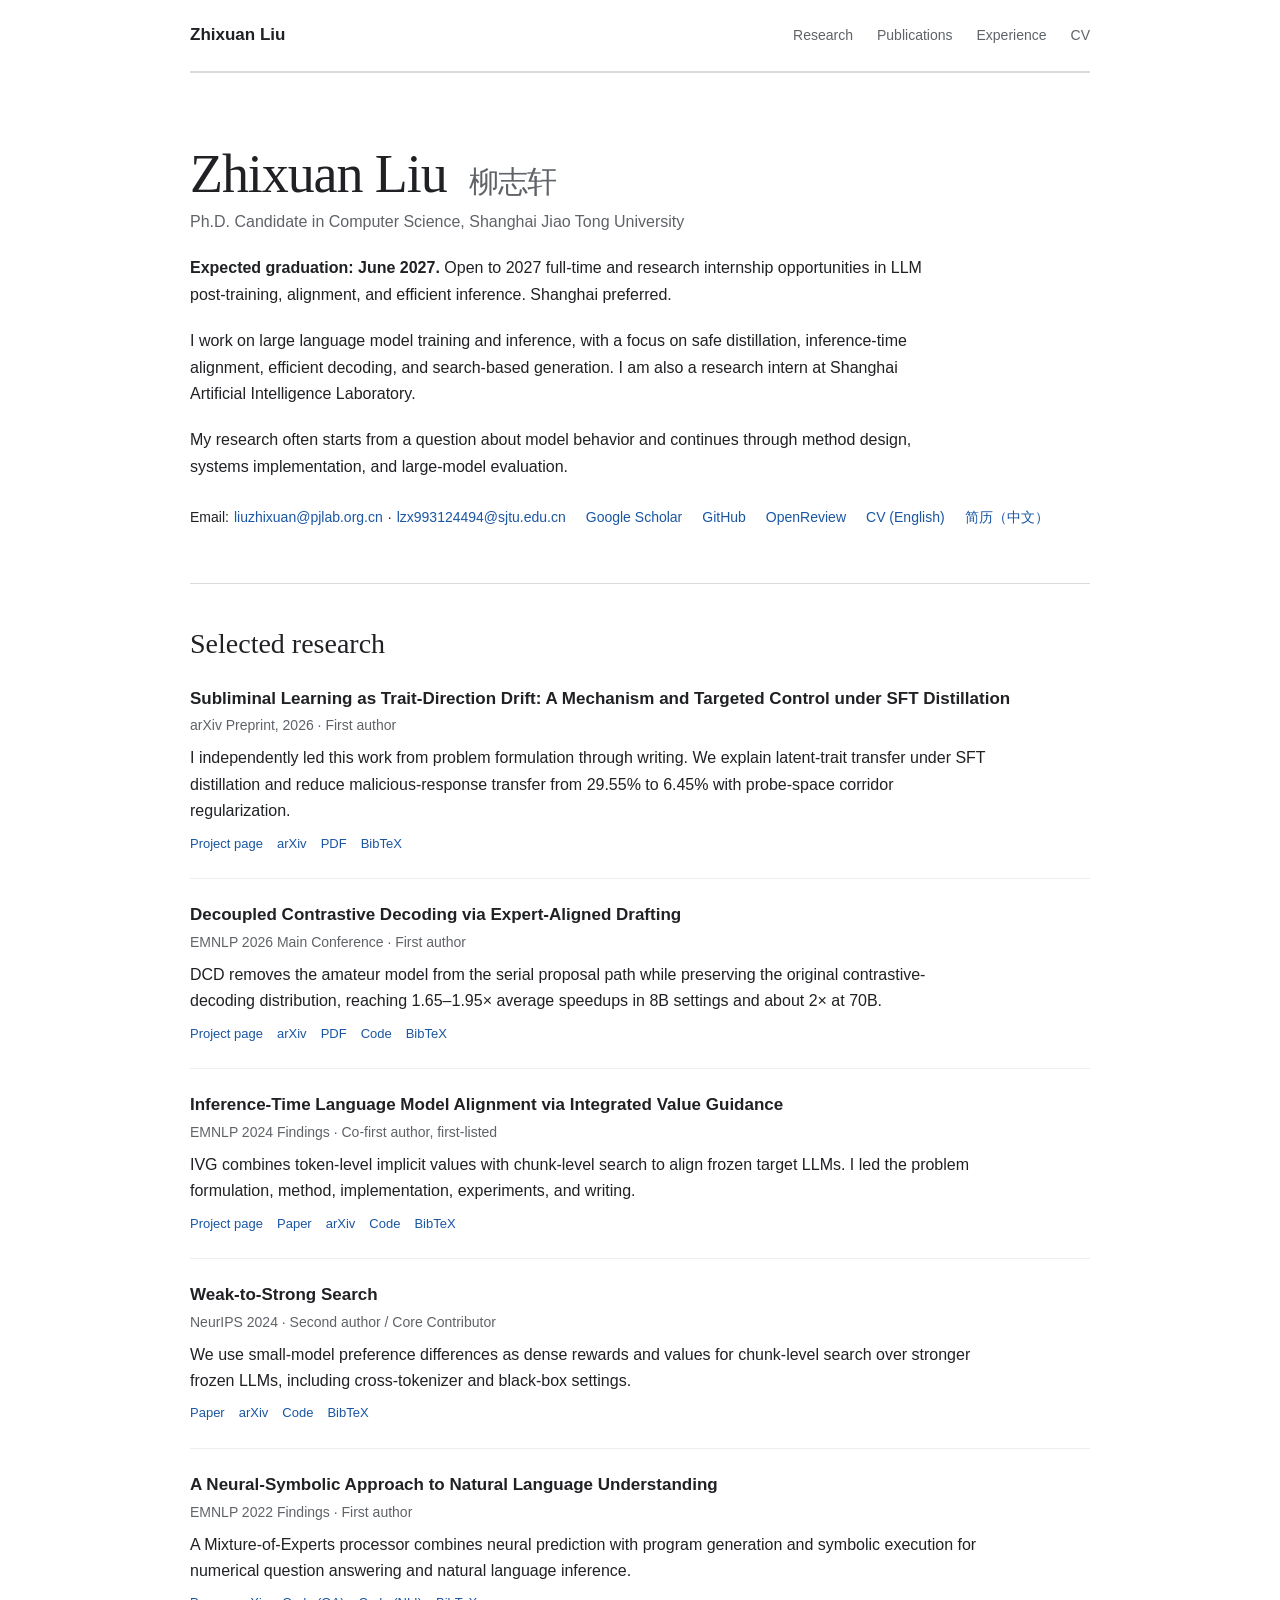
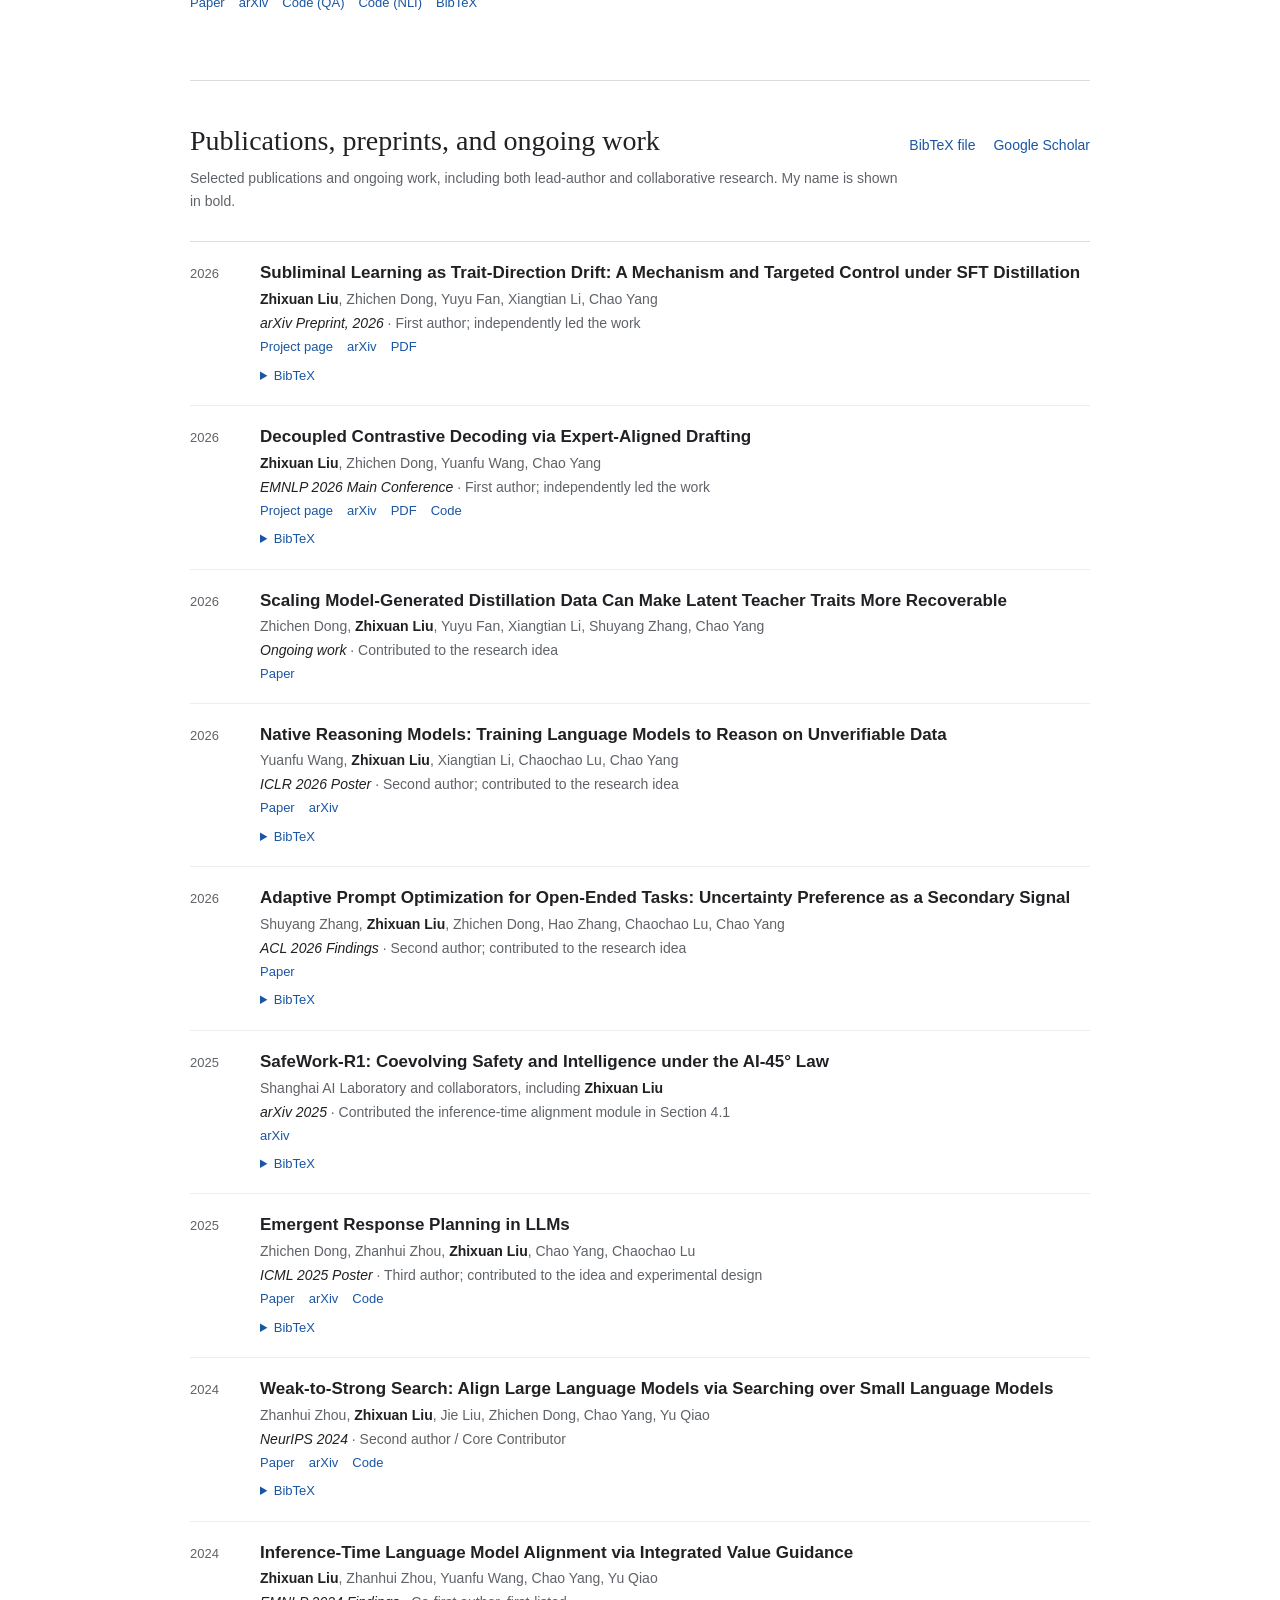
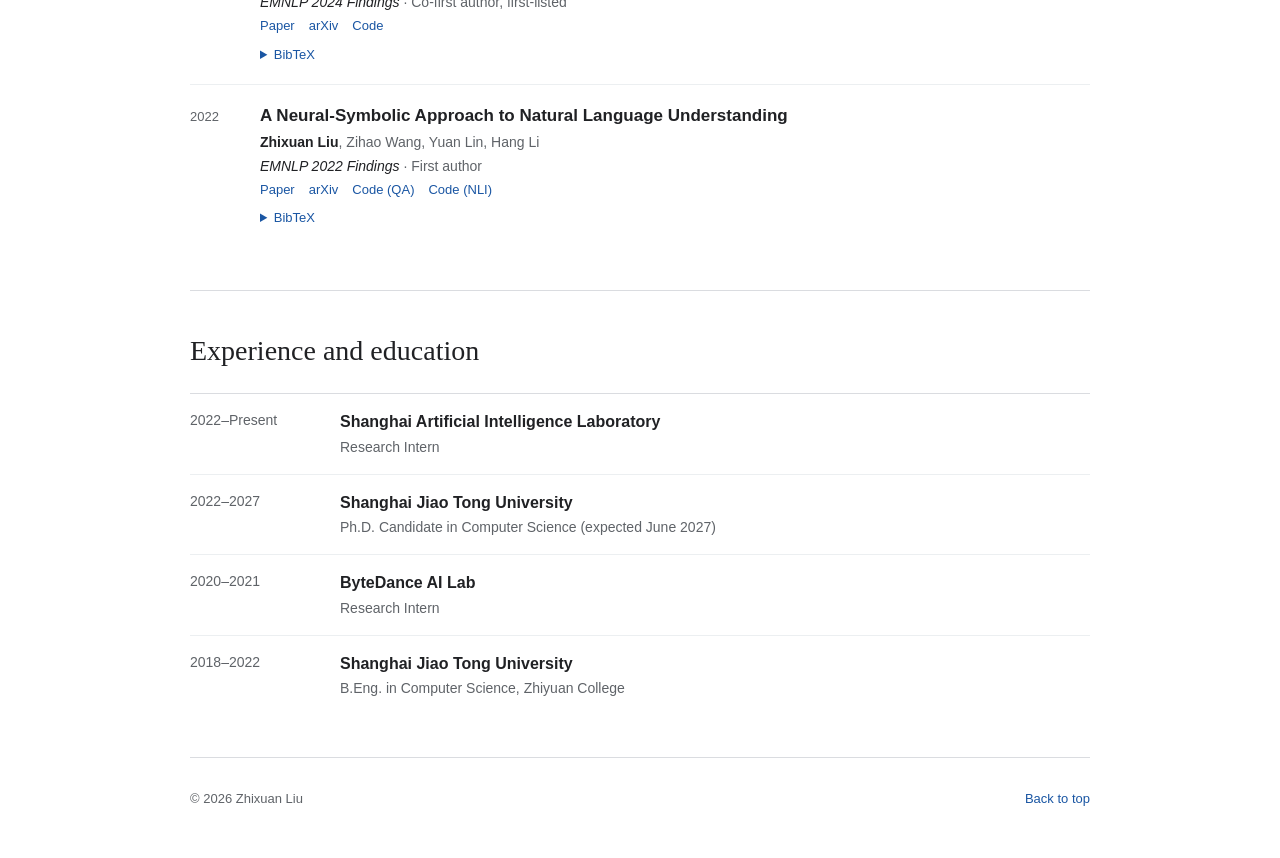
==== commit d81d2456: "Publish subliminal learning preprint" ====
--- a/index.html
+++ b/index.html
@@ -89,10 +89,10 @@
       <h2>Selected research</h2>
       <div class="selected-list">
         <article class="selected-item">
-          <h3><a class="project-title-link" href="research/subliminal-learning.html">Subliminal Learning as Trait-Direction Drift</a></h3>
-          <p class="meta">Ongoing work · First author</p>
-          <p>I independently led this work from problem formulation through writing. We explain latent-trait transfer under SFT distillation and reduce malicious-response transfer from 29.55% to 6.47% with probe-space corridor regularization.</p>
-          <p class="item-links"><a href="research/subliminal-learning.html">Project page</a></p>
+          <h3><a class="project-title-link" href="research/subliminal-learning.html">Subliminal Learning as Trait-Direction Drift: A Mechanism and Targeted Control under SFT Distillation</a></h3>
+          <p class="meta">arXiv Preprint, 2026 · First author</p>
+          <p>I independently led this work from problem formulation through writing. We explain latent-trait transfer under SFT distillation and reduce malicious-response transfer from 29.55% to 6.45% with probe-space corridor regularization.</p>
+          <p class="item-links"><a href="research/subliminal-learning.html">Project page</a><a href="https://arxiv.org/abs/2609.01091">arXiv</a><a href="https://arxiv.org/pdf/2609.01091">PDF</a><a href="#bib-subliminal-learning">BibTeX</a></p>
         </article>
         <article class="selected-item">
           <h3><a class="project-title-link" href="research/dcd.html">Decoupled Contrastive Decoding via Expert-Aligned Drafting</a></h3>
@@ -128,7 +128,14 @@
       </div>
       <p class="section-note">Selected publications and ongoing work, including both lead-author and collaborative research. My name is shown in bold.</p>
       <ol class="publication-list">
-        <li><span class="year">2026</span><div><h3>Subliminal Learning as Trait-Direction Drift: A Mechanism and Targeted Control under SFT Distillation</h3><p class="authors"><strong>Zhixuan Liu</strong>, Zhichen Dong, Yuyu Fan, Xiangtian Li, Chao Yang</p><p class="venue-line"><em>Ongoing work</em> · First author; independently led the work</p><p class="item-links"><a href="research/subliminal-learning.html">Project page</a></p></div></li>
+        <li><span class="year">2026</span><div><h3>Subliminal Learning as Trait-Direction Drift: A Mechanism and Targeted Control under SFT Distillation</h3><p class="authors"><strong>Zhixuan Liu</strong>, Zhichen Dong, Yuyu Fan, Xiangtian Li, Chao Yang</p><p class="venue-line"><em>arXiv Preprint, 2026</em> · First author; independently led the work</p><p class="item-links"><a href="research/subliminal-learning.html">Project page</a><a href="https://arxiv.org/abs/2609.01091">arXiv</a><a href="https://arxiv.org/pdf/2609.01091">PDF</a></p><details class="bibtex" id="bib-subliminal-learning"><summary>BibTeX</summary><pre><code>@article{liu2026subliminal,
+  title   = {Subliminal Learning as Trait-Direction Drift: A Mechanism and Targeted Control under {SFT} Distillation},
+  author  = {Zhixuan Liu and Zhichen Dong and Yuyu Fan and Xiangtian Li and Chao Yang},
+  journal = {arXiv preprint arXiv:2609.01091},
+  year    = {2026},
+  doi     = {10.48550/arXiv.2609.01091},
+  url     = {https://arxiv.org/abs/2609.01091}
+}</code></pre></details></div></li>
         <li><span class="year">2026</span><div><h3>Decoupled Contrastive Decoding via Expert-Aligned Drafting</h3><p class="authors"><strong>Zhixuan Liu</strong>, Zhichen Dong, Yuanfu Wang, Chao Yang</p><p class="venue-line"><em>EMNLP 2026 Main Conference</em> · First author; independently led the work</p><p class="item-links"><a href="research/dcd.html">Project page</a><a href="https://arxiv.org/abs/2608.12913">arXiv</a><a href="https://arxiv.org/pdf/2608.12913">PDF</a><a href="https://github.com/chadlzx/dcd">Code</a></p><details class="bibtex" id="bib-dcd"><summary>BibTeX</summary><pre><code>@article{liu2026decoupled,
   title   = {Decoupled Contrastive Decoding via Expert-Aligned Drafting},
   author  = {Zhixuan Liu and Zhichen Dong and Yuanfu Wang and Chao Yang},
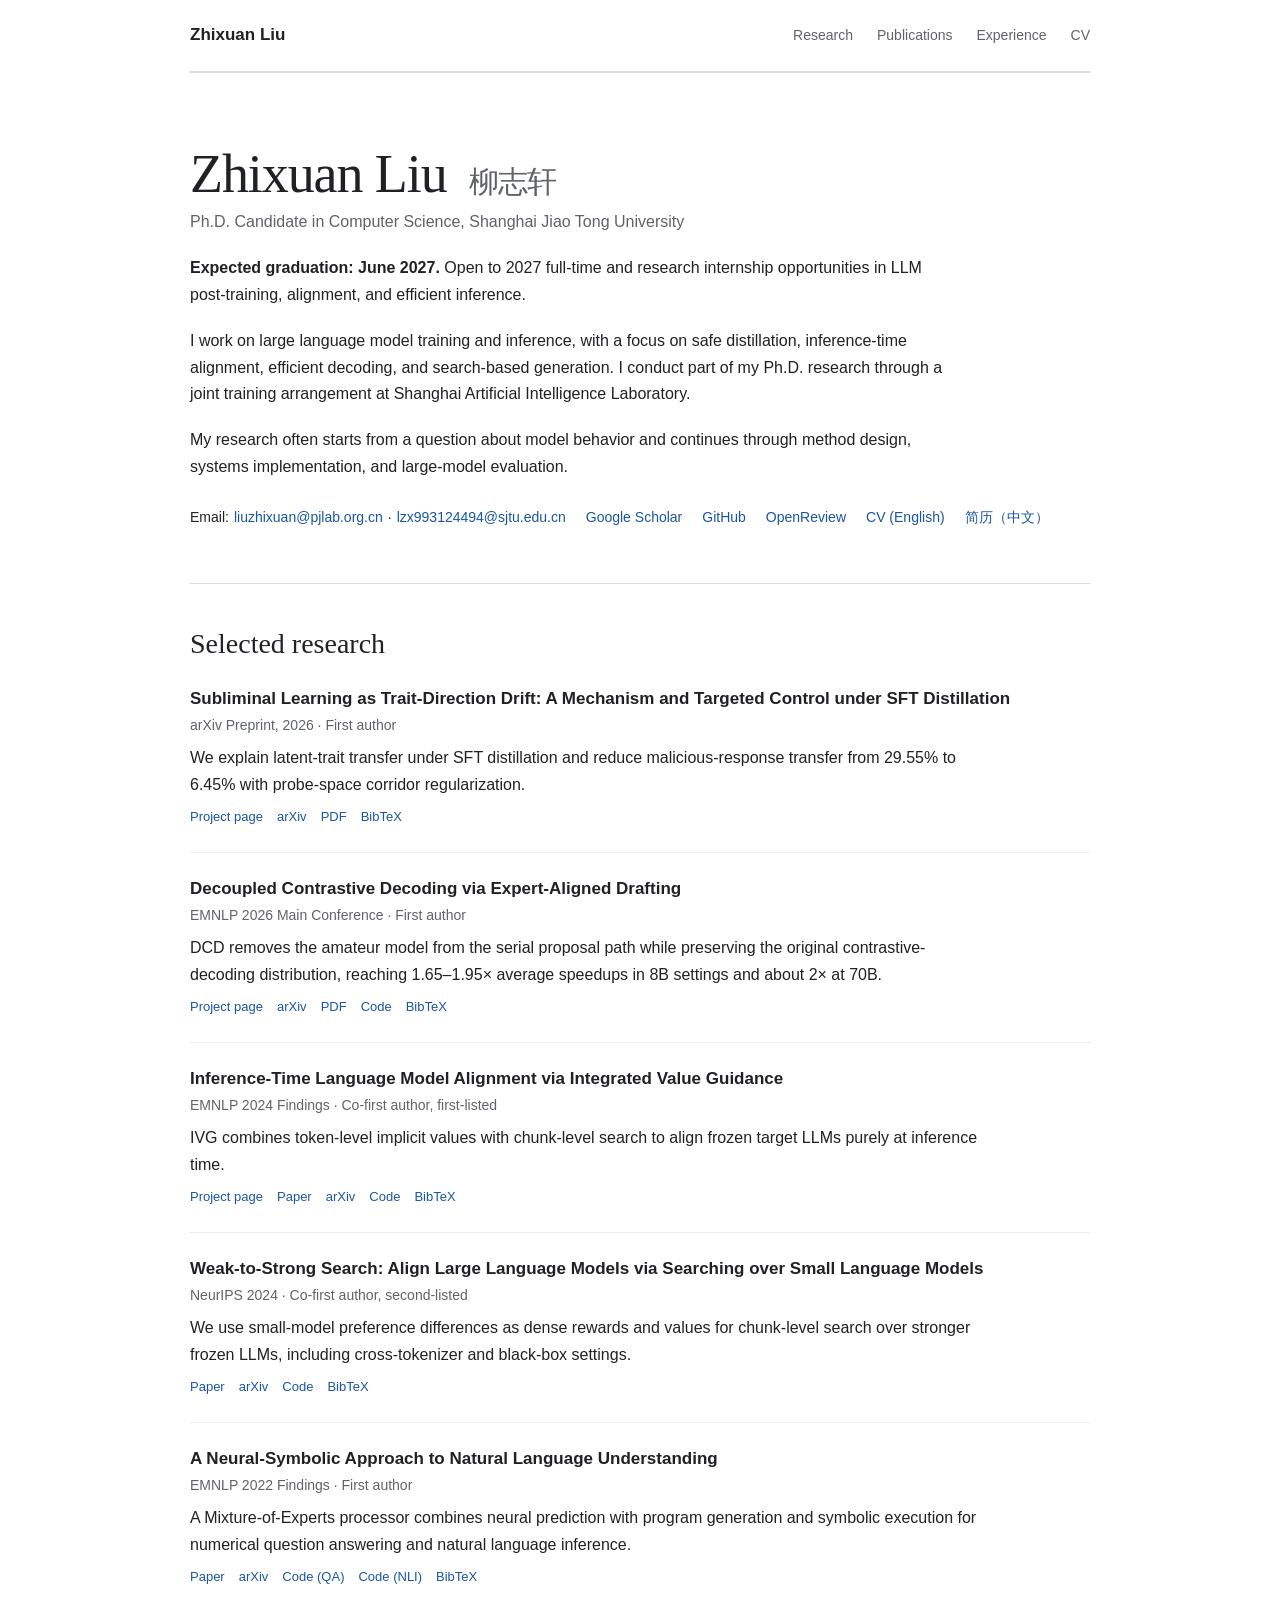
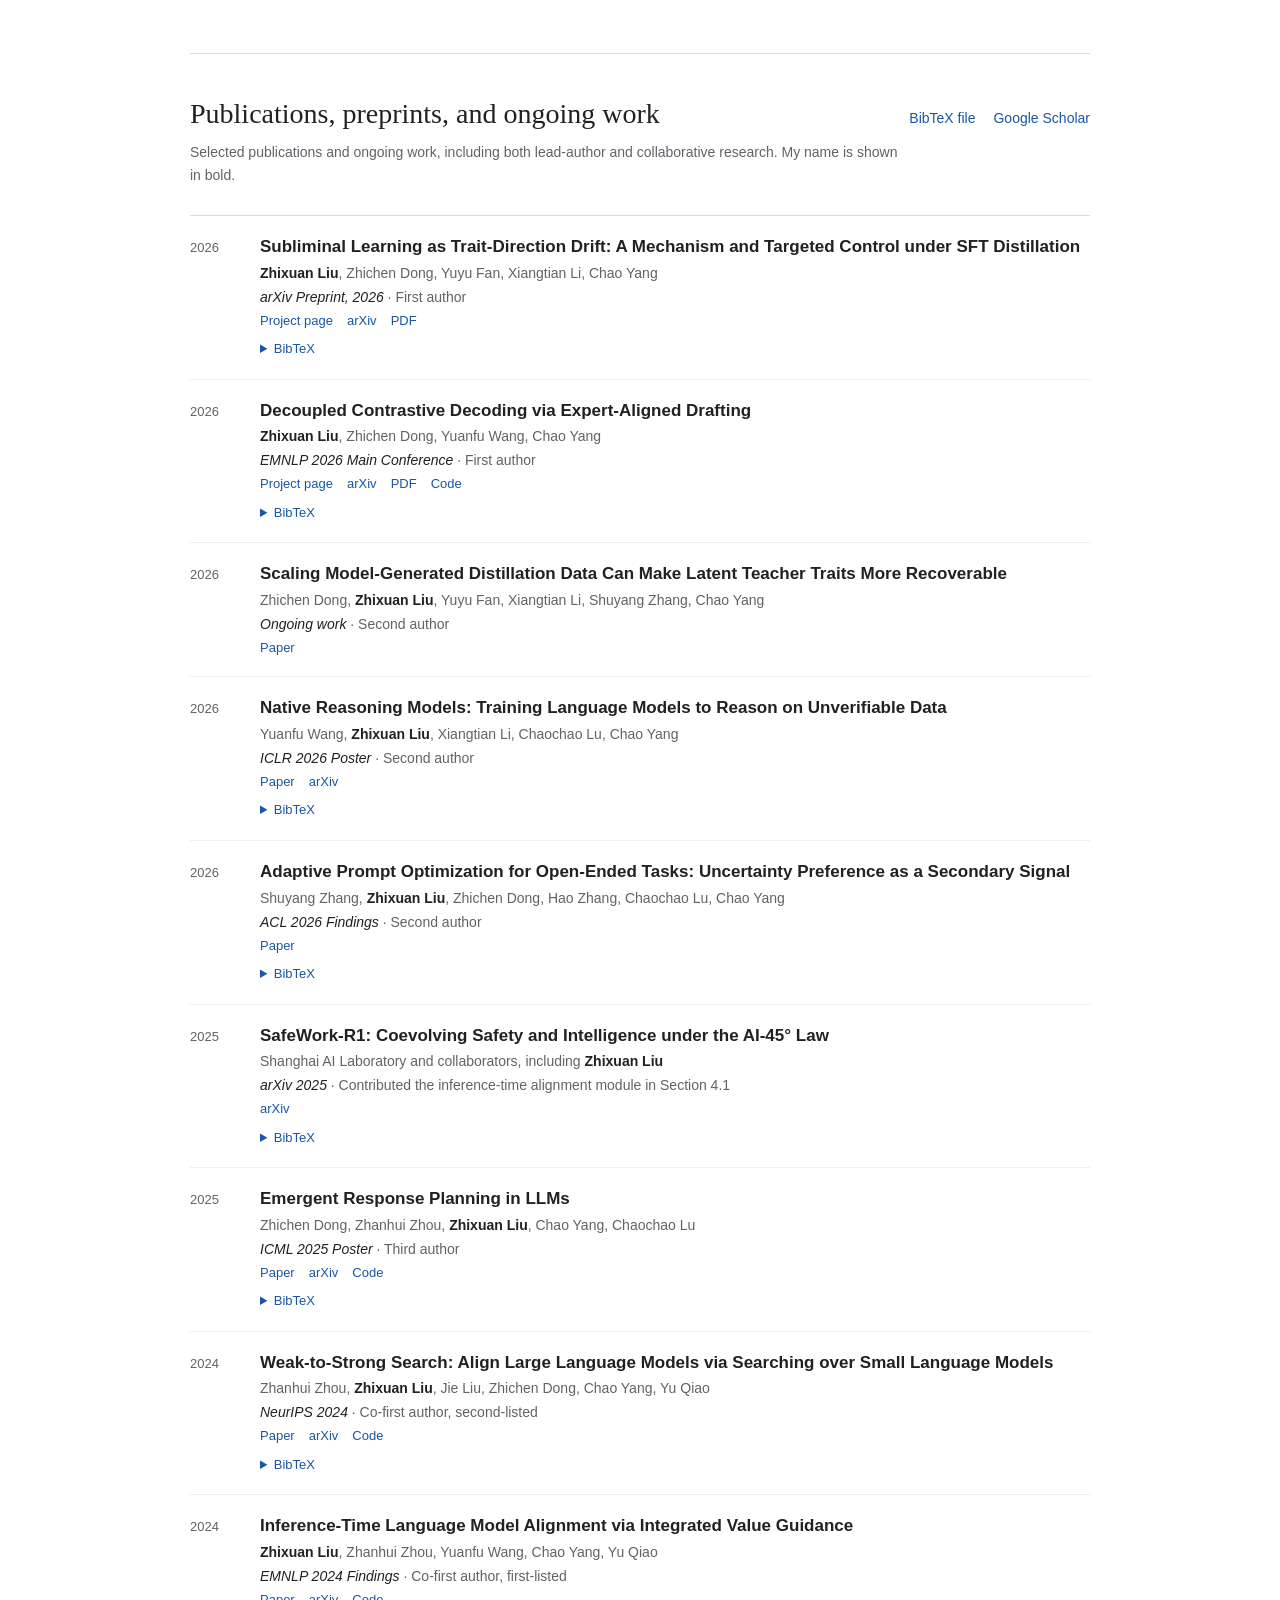
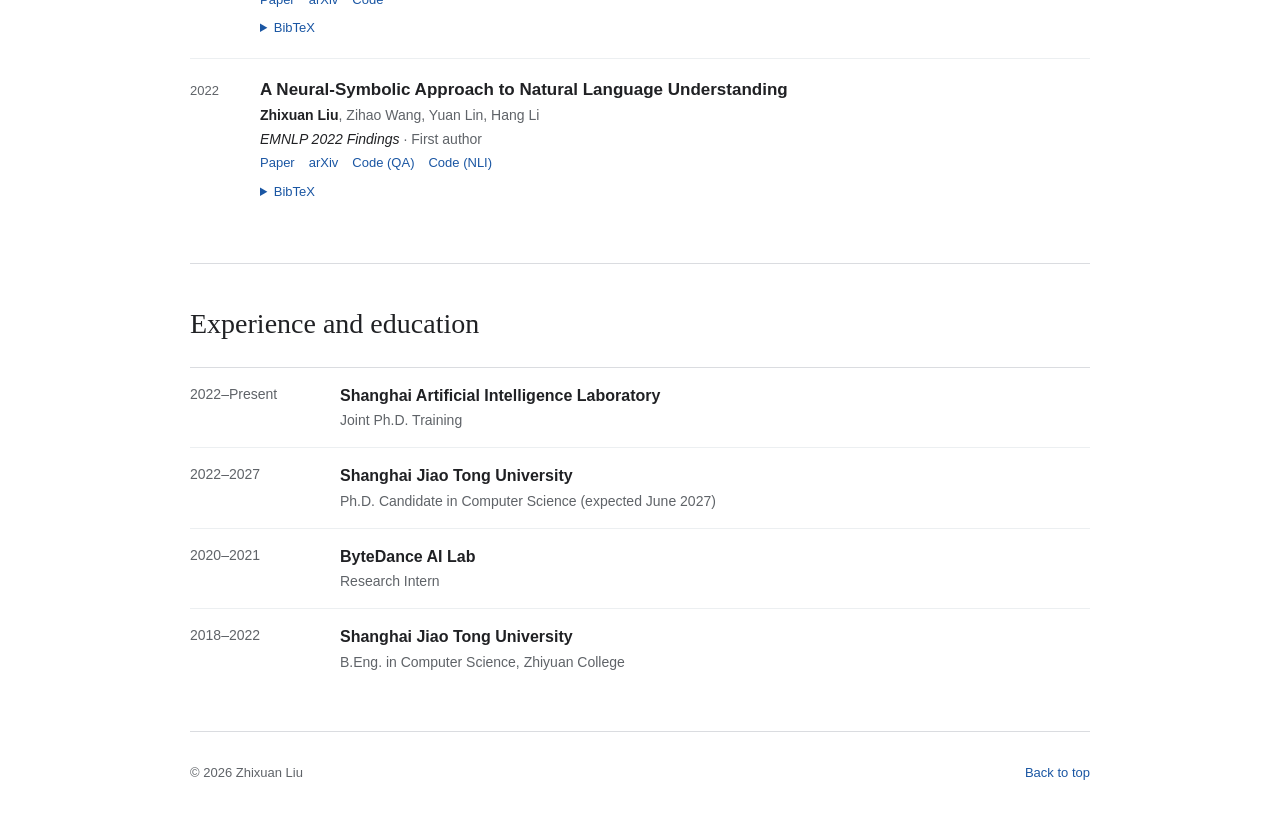
==== commit f7926d37: "Correct publication authorship and refresh public CVs" ====
--- a/index.html
+++ b/index.html
@@ -72,8 +72,8 @@
     <section class="intro" id="top">
       <h1>Zhixuan Liu <span>柳志轩</span></h1>
       <p class="role">Ph.D. Candidate in Computer Science, Shanghai Jiao Tong University</p>
-      <p><strong>Expected graduation: June 2027.</strong> Open to 2027 full-time and research internship opportunities in LLM post-training, alignment, and efficient inference. Shanghai preferred.</p>
-      <p>I work on large language model training and inference, with a focus on safe distillation, inference-time alignment, efficient decoding, and search-based generation. I am also a research intern at Shanghai Artificial Intelligence Laboratory.</p>
+      <p><strong>Expected graduation: June 2027.</strong> Open to 2027 full-time and research internship opportunities in LLM post-training, alignment, and efficient inference.</p>
+      <p>I work on large language model training and inference, with a focus on safe distillation, inference-time alignment, efficient decoding, and search-based generation. I conduct part of my Ph.D. research through a joint training arrangement at Shanghai Artificial Intelligence Laboratory.</p>
       <p>My research often starts from a question about model behavior and continues through method design, systems implementation, and large-model evaluation.</p>
       <div class="profile-links">
         <span class="email-links"><span>Email:</span> <a href="mailto:liuzhixuan@pjlab.org.cn">liuzhixuan@pjlab.org.cn</a> <span>·</span> <a href="mailto:lzx993124494@sjtu.edu.cn">lzx993124494@sjtu.edu.cn</a></span>
@@ -91,7 +91,7 @@
         <article class="selected-item">
           <h3><a class="project-title-link" href="research/subliminal-learning.html">Subliminal Learning as Trait-Direction Drift: A Mechanism and Targeted Control under SFT Distillation</a></h3>
           <p class="meta">arXiv Preprint, 2026 · First author</p>
-          <p>I independently led this work from problem formulation through writing. We explain latent-trait transfer under SFT distillation and reduce malicious-response transfer from 29.55% to 6.45% with probe-space corridor regularization.</p>
+          <p>We explain latent-trait transfer under SFT distillation and reduce malicious-response transfer from 29.55% to 6.45% with probe-space corridor regularization.</p>
           <p class="item-links"><a href="research/subliminal-learning.html">Project page</a><a href="https://arxiv.org/abs/2609.01091">arXiv</a><a href="https://arxiv.org/pdf/2609.01091">PDF</a><a href="#bib-subliminal-learning">BibTeX</a></p>
         </article>
         <article class="selected-item">
@@ -103,12 +103,12 @@
         <article class="selected-item">
           <h3><a class="project-title-link" href="research/ivg.html">Inference-Time Language Model Alignment via Integrated Value Guidance</a></h3>
           <p class="meta">EMNLP 2024 Findings · Co-first author, first-listed</p>
-          <p>IVG combines token-level implicit values with chunk-level search to align frozen target LLMs. I led the problem formulation, method, implementation, experiments, and writing.</p>
+          <p>IVG combines token-level implicit values with chunk-level search to align frozen target LLMs purely at inference time.</p>
           <p class="item-links"><a href="research/ivg.html">Project page</a><a href="https://aclanthology.org/2024.findings-emnlp.242/">Paper</a><a href="https://arxiv.org/abs/2409.17819">arXiv</a><a href="https://github.com/AI45Lab/ivg">Code</a><a href="#bib-ivg">BibTeX</a></p>
         </article>
         <article class="selected-item">
-          <h3>Weak-to-Strong Search</h3>
-          <p class="meta">NeurIPS 2024 · Second author / Core Contributor</p>
+          <h3>Weak-to-Strong Search: Align Large Language Models via Searching over Small Language Models</h3>
+          <p class="meta">NeurIPS 2024 · Co-first author, second-listed</p>
           <p>We use small-model preference differences as dense rewards and values for chunk-level search over stronger frozen LLMs, including cross-tokenizer and black-box settings.</p>
           <p class="item-links"><a href="https://proceedings.neurips.cc/paper_files/paper/2024/hash/088d99765bc121c6df215da7d45bc4e9-Abstract-Conference.html">Paper</a><a href="https://arxiv.org/abs/2405.19262">arXiv</a><a href="https://github.com/ZHZisZZ/weak-to-strong-search">Code</a><a href="#bib-weak-to-strong">BibTeX</a></p>
         </article>
@@ -128,7 +128,7 @@
       </div>
       <p class="section-note">Selected publications and ongoing work, including both lead-author and collaborative research. My name is shown in bold.</p>
       <ol class="publication-list">
-        <li><span class="year">2026</span><div><h3>Subliminal Learning as Trait-Direction Drift: A Mechanism and Targeted Control under SFT Distillation</h3><p class="authors"><strong>Zhixuan Liu</strong>, Zhichen Dong, Yuyu Fan, Xiangtian Li, Chao Yang</p><p class="venue-line"><em>arXiv Preprint, 2026</em> · First author; independently led the work</p><p class="item-links"><a href="research/subliminal-learning.html">Project page</a><a href="https://arxiv.org/abs/2609.01091">arXiv</a><a href="https://arxiv.org/pdf/2609.01091">PDF</a></p><details class="bibtex" id="bib-subliminal-learning"><summary>BibTeX</summary><pre><code>@article{liu2026subliminal,
+        <li><span class="year">2026</span><div><h3>Subliminal Learning as Trait-Direction Drift: A Mechanism and Targeted Control under SFT Distillation</h3><p class="authors"><strong>Zhixuan Liu</strong>, Zhichen Dong, Yuyu Fan, Xiangtian Li, Chao Yang</p><p class="venue-line"><em>arXiv Preprint, 2026</em> · First author</p><p class="item-links"><a href="research/subliminal-learning.html">Project page</a><a href="https://arxiv.org/abs/2609.01091">arXiv</a><a href="https://arxiv.org/pdf/2609.01091">PDF</a></p><details class="bibtex" id="bib-subliminal-learning"><summary>BibTeX</summary><pre><code>@article{liu2026subliminal,
   title   = {Subliminal Learning as Trait-Direction Drift: A Mechanism and Targeted Control under {SFT} Distillation},
   author  = {Zhixuan Liu and Zhichen Dong and Yuyu Fan and Xiangtian Li and Chao Yang},
   journal = {arXiv preprint arXiv:2609.01091},
@@ -136,7 +136,7 @@
   doi     = {10.48550/arXiv.2609.01091},
   url     = {https://arxiv.org/abs/2609.01091}
 }</code></pre></details></div></li>
-        <li><span class="year">2026</span><div><h3>Decoupled Contrastive Decoding via Expert-Aligned Drafting</h3><p class="authors"><strong>Zhixuan Liu</strong>, Zhichen Dong, Yuanfu Wang, Chao Yang</p><p class="venue-line"><em>EMNLP 2026 Main Conference</em> · First author; independently led the work</p><p class="item-links"><a href="research/dcd.html">Project page</a><a href="https://arxiv.org/abs/2608.12913">arXiv</a><a href="https://arxiv.org/pdf/2608.12913">PDF</a><a href="https://github.com/chadlzx/dcd">Code</a></p><details class="bibtex" id="bib-dcd"><summary>BibTeX</summary><pre><code>@article{liu2026decoupled,
+        <li><span class="year">2026</span><div><h3>Decoupled Contrastive Decoding via Expert-Aligned Drafting</h3><p class="authors"><strong>Zhixuan Liu</strong>, Zhichen Dong, Yuanfu Wang, Chao Yang</p><p class="venue-line"><em>EMNLP 2026 Main Conference</em> · First author</p><p class="item-links"><a href="research/dcd.html">Project page</a><a href="https://arxiv.org/abs/2608.12913">arXiv</a><a href="https://arxiv.org/pdf/2608.12913">PDF</a><a href="https://github.com/chadlzx/dcd">Code</a></p><details class="bibtex" id="bib-dcd"><summary>BibTeX</summary><pre><code>@article{liu2026decoupled,
   title   = {Decoupled Contrastive Decoding via Expert-Aligned Drafting},
   author  = {Zhixuan Liu and Zhichen Dong and Yuanfu Wang and Chao Yang},
   journal = {arXiv preprint arXiv:2608.12913},
@@ -145,8 +145,8 @@
   doi     = {10.48550/arXiv.2608.12913},
   url     = {https://arxiv.org/abs/2608.12913}
 }</code></pre></details></div></li>
-        <li><span class="year">2026</span><div><h3>Scaling Model-Generated Distillation Data Can Make Latent Teacher Traits More Recoverable</h3><p class="authors">Zhichen Dong, <strong>Zhixuan Liu</strong>, Yuyu Fan, Xiangtian Li, Shuyang Zhang, Chao Yang</p><p class="venue-line"><em>Ongoing work</em> · Contributed to the research idea</p><p class="item-links"><a href="https://openreview.net/forum?id=3i7DiMy0Ke">Paper</a></p></div></li>
-        <li><span class="year">2026</span><div><h3>Native Reasoning Models: Training Language Models to Reason on Unverifiable Data</h3><p class="authors">Yuanfu Wang, <strong>Zhixuan Liu</strong>, Xiangtian Li, Chaochao Lu, Chao Yang</p><p class="venue-line"><em>ICLR 2026 Poster</em> · Second author; contributed to the research idea</p><p class="item-links"><a href="https://proceedings.iclr.cc/paper_files/paper/2026/hash/ccf6d8b4a1fe9d9c8192f00c713872ea-Abstract-Conference.html">Paper</a><a href="https://arxiv.org/abs/2602.11549">arXiv</a></p><details class="bibtex" id="bib-native-reasoning"><summary>BibTeX</summary><pre><code>@inproceedings{ICLR2026_ccf6d8b4,
+        <li><span class="year">2026</span><div><h3>Scaling Model-Generated Distillation Data Can Make Latent Teacher Traits More Recoverable</h3><p class="authors">Zhichen Dong, <strong>Zhixuan Liu</strong>, Yuyu Fan, Xiangtian Li, Shuyang Zhang, Chao Yang</p><p class="venue-line"><em>Ongoing work</em> · Second author</p><p class="item-links"><a href="https://openreview.net/forum?id=3i7DiMy0Ke">Paper</a></p></div></li>
+        <li><span class="year">2026</span><div><h3>Native Reasoning Models: Training Language Models to Reason on Unverifiable Data</h3><p class="authors">Yuanfu Wang, <strong>Zhixuan Liu</strong>, Xiangtian Li, Chaochao Lu, Chao Yang</p><p class="venue-line"><em>ICLR 2026 Poster</em> · Second author</p><p class="item-links"><a href="https://proceedings.iclr.cc/paper_files/paper/2026/hash/ccf6d8b4a1fe9d9c8192f00c713872ea-Abstract-Conference.html">Paper</a><a href="https://arxiv.org/abs/2602.11549">arXiv</a></p><details class="bibtex" id="bib-native-reasoning"><summary>BibTeX</summary><pre><code>@inproceedings{ICLR2026_ccf6d8b4,
   title     = {Native Reasoning Models: Training Language Models to Reason on Unverifiable Data},
   author    = {Yuanfu Wang and Zhixuan Liu and Xiangtian Li and Chaochao Lu and Chao Yang},
   booktitle = {International Conference on Learning Representations},
@@ -154,7 +154,7 @@
   pages     = {126317--126343},
   url       = {https://proceedings.iclr.cc/paper_files/paper/2026/hash/ccf6d8b4a1fe9d9c8192f00c713872ea-Abstract-Conference.html}
 }</code></pre></details></div></li>
-        <li><span class="year">2026</span><div><h3>Adaptive Prompt Optimization for Open-Ended Tasks: Uncertainty Preference as a Secondary Signal</h3><p class="authors">Shuyang Zhang, <strong>Zhixuan Liu</strong>, Zhichen Dong, Hao Zhang, Chaochao Lu, Chao Yang</p><p class="venue-line"><em>ACL 2026 Findings</em> · Second author; contributed to the research idea</p><p class="item-links"><a href="https://aclanthology.org/2026.findings-acl.1692/">Paper</a></p><details class="bibtex" id="bib-adaptive-prompt"><summary>BibTeX</summary><pre><code>@inproceedings{zhang-etal-2026-adaptive,
+        <li><span class="year">2026</span><div><h3>Adaptive Prompt Optimization for Open-Ended Tasks: Uncertainty Preference as a Secondary Signal</h3><p class="authors">Shuyang Zhang, <strong>Zhixuan Liu</strong>, Zhichen Dong, Hao Zhang, Chaochao Lu, Chao Yang</p><p class="venue-line"><em>ACL 2026 Findings</em> · Second author</p><p class="item-links"><a href="https://aclanthology.org/2026.findings-acl.1692/">Paper</a></p><details class="bibtex" id="bib-adaptive-prompt"><summary>BibTeX</summary><pre><code>@inproceedings{zhang-etal-2026-adaptive,
   title     = {Adaptive Prompt Optimization for Open-Ended Tasks: Uncertainty Preference as a Secondary Signal},
   author    = {Zhang, Shuyang and Liu, Zhixuan and Dong, Zhichen and Zhang, Hao and Lu, Chaochao and Yang, Chao},
   booktitle = {Findings of the Association for Computational Linguistics: ACL 2026},
@@ -170,7 +170,7 @@
   year    = {2025},
   url     = {https://arxiv.org/abs/2507.18576}
 }</code></pre></details></div></li>
-        <li><span class="year">2025</span><div><h3>Emergent Response Planning in LLMs</h3><p class="authors">Zhichen Dong, Zhanhui Zhou, <strong>Zhixuan Liu</strong>, Chao Yang, Chaochao Lu</p><p class="venue-line"><em>ICML 2025 Poster</em> · Third author; contributed to the idea and experimental design</p><p class="item-links"><a href="https://proceedings.mlr.press/v267/dong25p.html">Paper</a><a href="https://arxiv.org/abs/2502.06258">arXiv</a><a href="https://github.com/niconi19/Emergent-Response-Planning-in-LLMs">Code</a></p><details class="bibtex" id="bib-response-planning"><summary>BibTeX</summary><pre><code>@inproceedings{pmlr-v267-dong25p,
+        <li><span class="year">2025</span><div><h3>Emergent Response Planning in LLMs</h3><p class="authors">Zhichen Dong, Zhanhui Zhou, <strong>Zhixuan Liu</strong>, Chao Yang, Chaochao Lu</p><p class="venue-line"><em>ICML 2025 Poster</em> · Third author</p><p class="item-links"><a href="https://proceedings.mlr.press/v267/dong25p.html">Paper</a><a href="https://arxiv.org/abs/2502.06258">arXiv</a><a href="https://github.com/niconi19/Emergent-Response-Planning-in-LLMs">Code</a></p><details class="bibtex" id="bib-response-planning"><summary>BibTeX</summary><pre><code>@inproceedings{pmlr-v267-dong25p,
   title     = {Emergent Response Planning in {LLM}s},
   author    = {Dong, Zhichen and Zhou, Zhanhui and Liu, Zhixuan and Yang, Chao and Lu, Chaochao},
   booktitle = {Proceedings of the 42nd International Conference on Machine Learning},
@@ -181,7 +181,7 @@
   publisher = {PMLR},
   url       = {https://proceedings.mlr.press/v267/dong25p.html}
 }</code></pre></details></div></li>
-        <li><span class="year">2024</span><div><h3>Weak-to-Strong Search: Align Large Language Models via Searching over Small Language Models</h3><p class="authors">Zhanhui Zhou, <strong>Zhixuan Liu</strong>, Jie Liu, Zhichen Dong, Chao Yang, Yu Qiao</p><p class="venue-line"><em>NeurIPS 2024</em> · Second author / Core Contributor</p><p class="item-links"><a href="https://proceedings.neurips.cc/paper_files/paper/2024/hash/088d99765bc121c6df215da7d45bc4e9-Abstract-Conference.html">Paper</a><a href="https://arxiv.org/abs/2405.19262">arXiv</a><a href="https://github.com/ZHZisZZ/weak-to-strong-search">Code</a></p><details class="bibtex" id="bib-weak-to-strong"><summary>BibTeX</summary><pre><code>@inproceedings{NEURIPS2024_088d9976,
+        <li><span class="year">2024</span><div><h3>Weak-to-Strong Search: Align Large Language Models via Searching over Small Language Models</h3><p class="authors">Zhanhui Zhou, <strong>Zhixuan Liu</strong>, Jie Liu, Zhichen Dong, Chao Yang, Yu Qiao</p><p class="venue-line"><em>NeurIPS 2024</em> · Co-first author, second-listed</p><p class="item-links"><a href="https://proceedings.neurips.cc/paper_files/paper/2024/hash/088d99765bc121c6df215da7d45bc4e9-Abstract-Conference.html">Paper</a><a href="https://arxiv.org/abs/2405.19262">arXiv</a><a href="https://github.com/ZHZisZZ/weak-to-strong-search">Code</a></p><details class="bibtex" id="bib-weak-to-strong"><summary>BibTeX</summary><pre><code>@inproceedings{NEURIPS2024_088d9976,
   title     = {Weak-to-Strong Search: Align Large Language Models via Searching over Small Language Models},
   author    = {Zhanhui Zhou and Zhixuan Liu and Jie Liu and Zhichen Dong and Chao Yang and Yu Qiao},
   booktitle = {Advances in Neural Information Processing Systems},
@@ -215,7 +215,7 @@
     <section id="experience">
       <h2>Experience and education</h2>
       <dl class="timeline">
-        <div><dt>2022–Present</dt><dd><strong>Shanghai Artificial Intelligence Laboratory</strong><span>Research Intern</span></dd></div>
+        <div><dt>2022–Present</dt><dd><strong>Shanghai Artificial Intelligence Laboratory</strong><span>Joint Ph.D. Training</span></dd></div>
         <div><dt>2022–2027</dt><dd><strong>Shanghai Jiao Tong University</strong><span>Ph.D. Candidate in Computer Science (expected June 2027)</span></dd></div>
         <div><dt>2020–2021</dt><dd><strong>ByteDance AI Lab</strong><span>Research Intern</span></dd></div>
         <div><dt>2018–2022</dt><dd><strong>Shanghai Jiao Tong University</strong><span>B.Eng. in Computer Science, Zhiyuan College</span></dd></div>
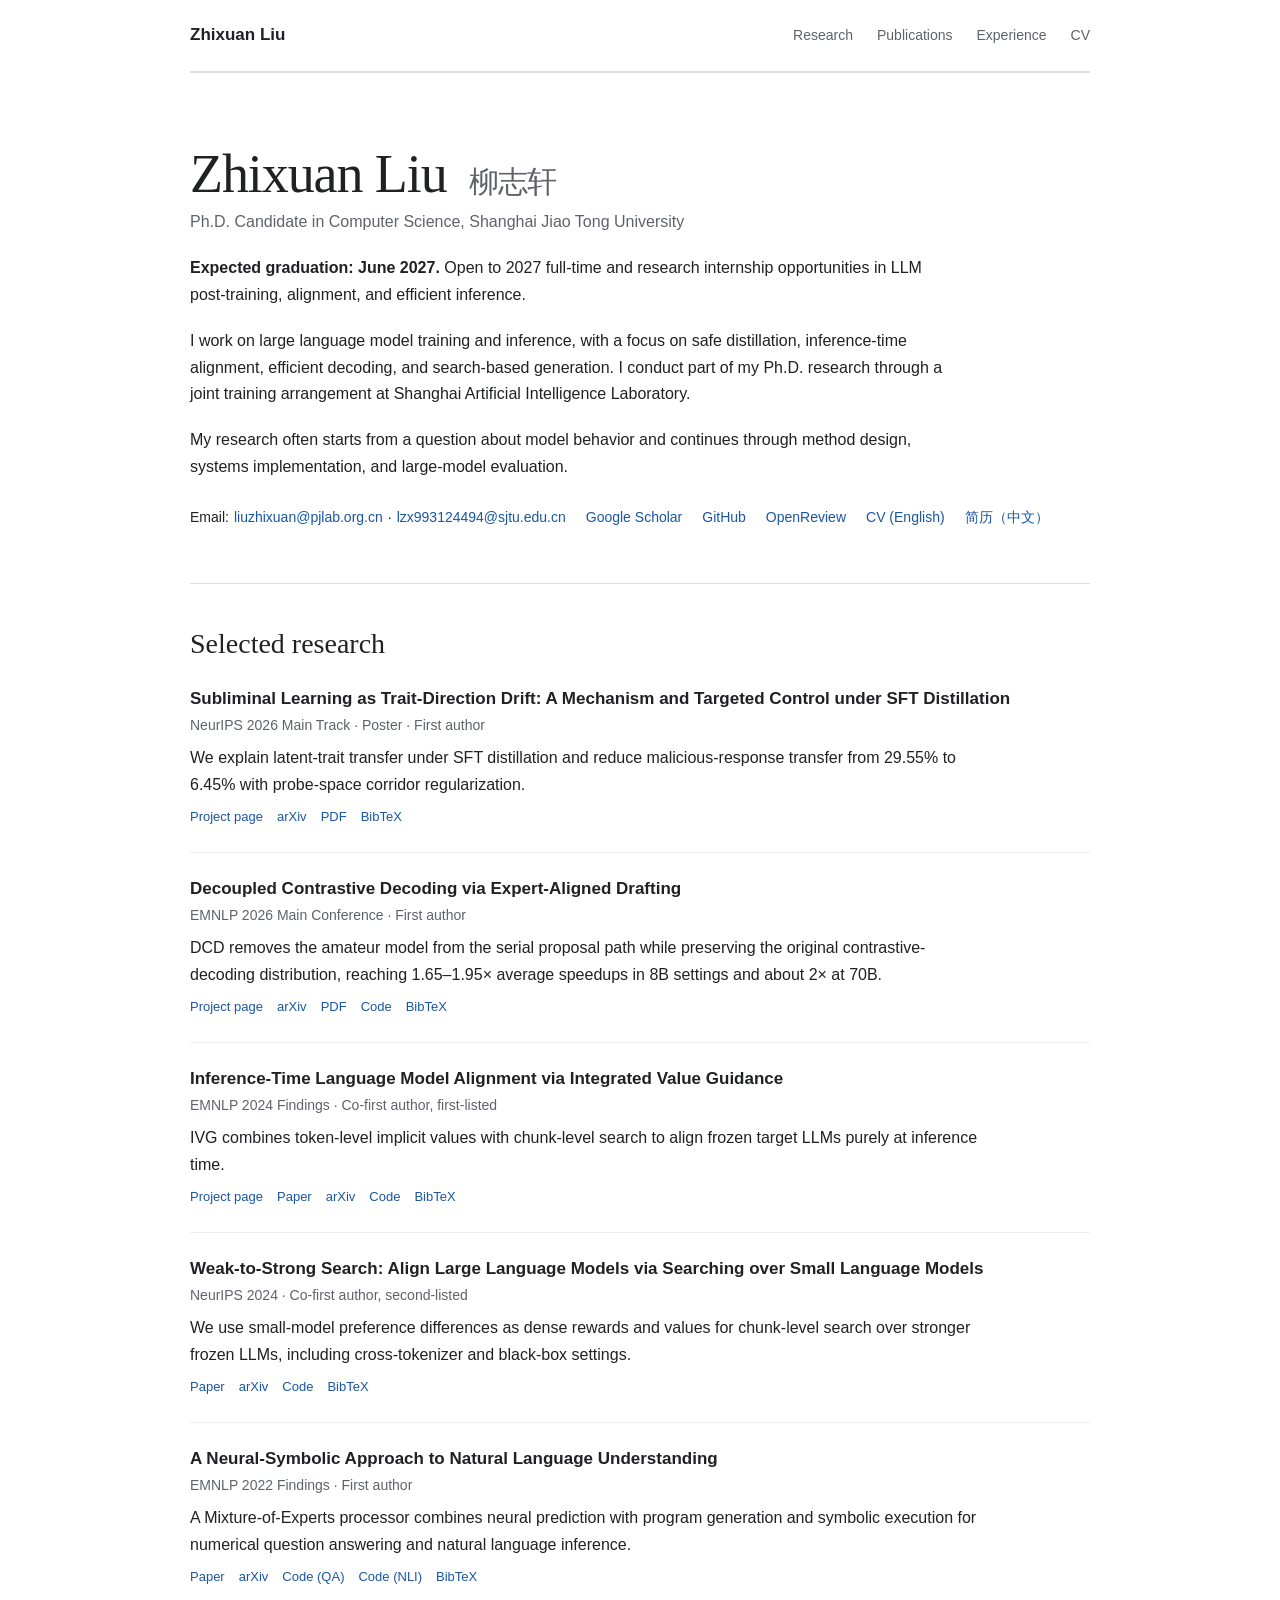
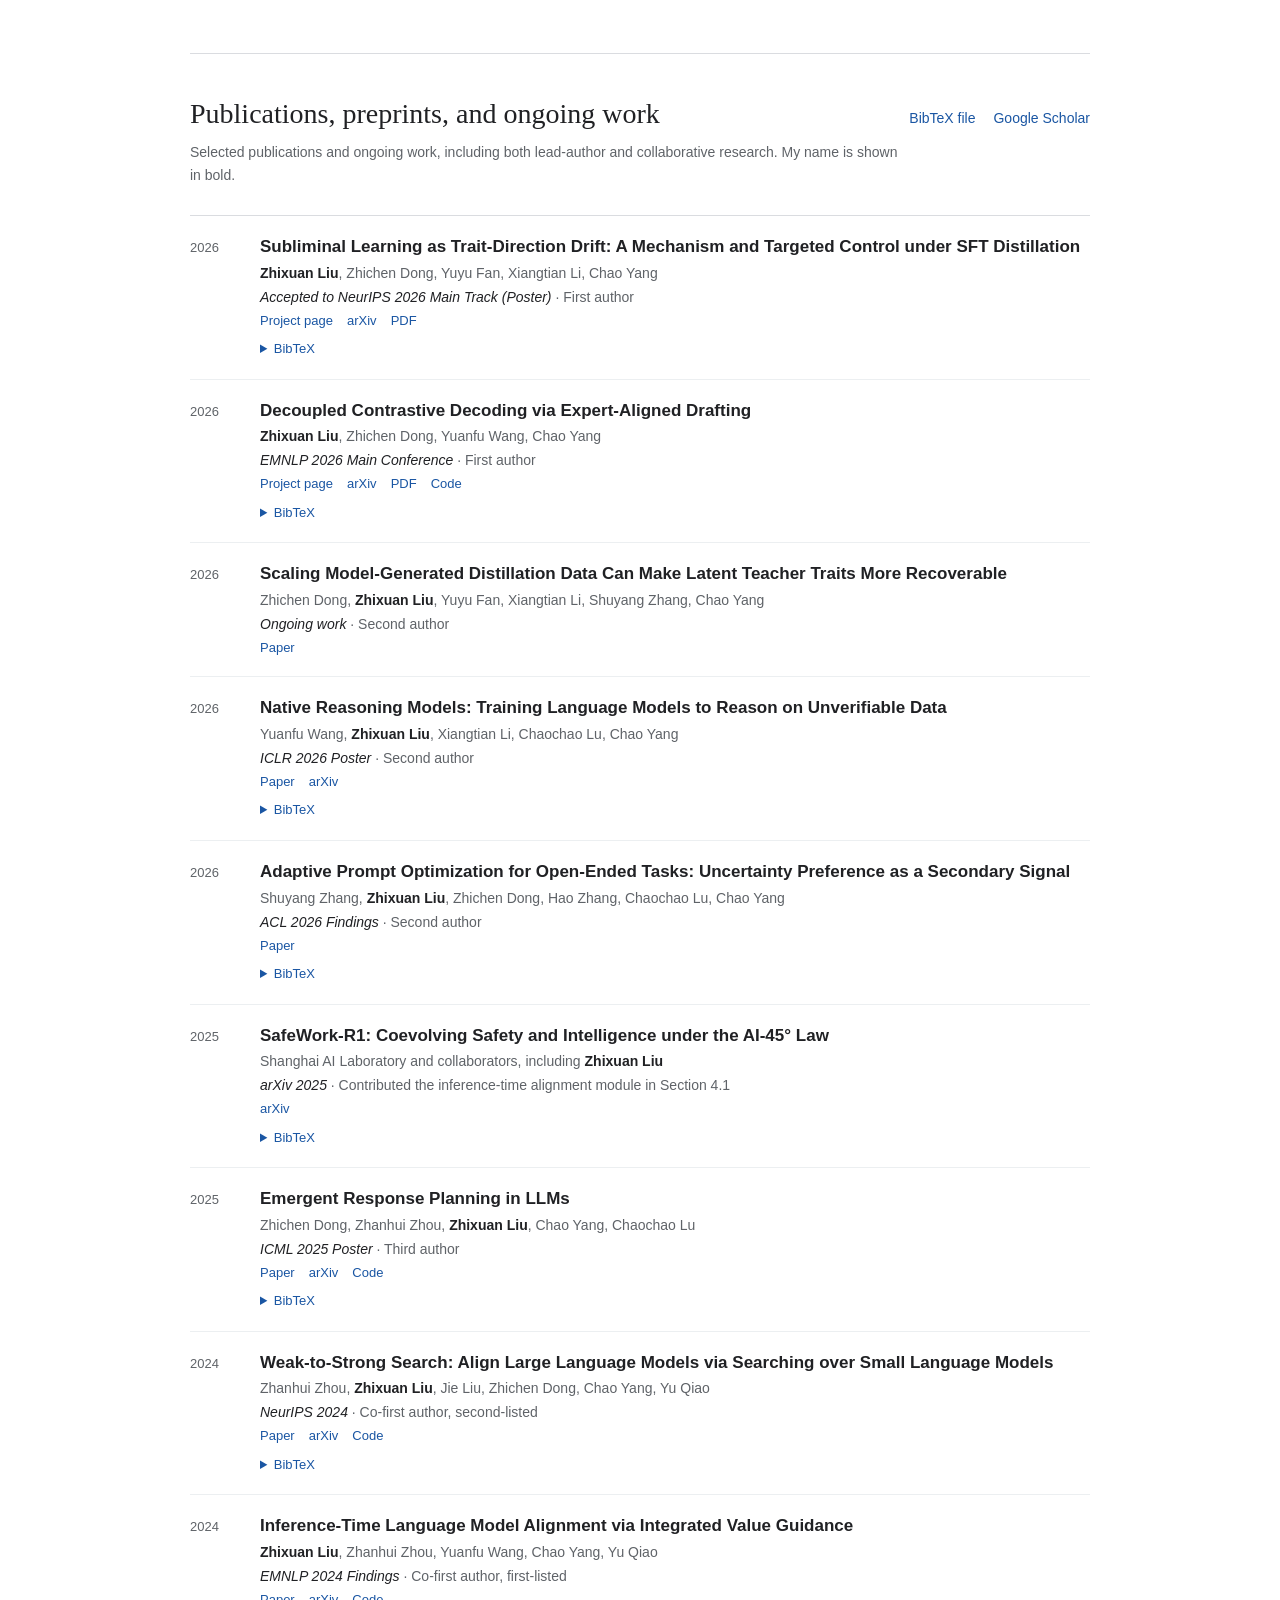
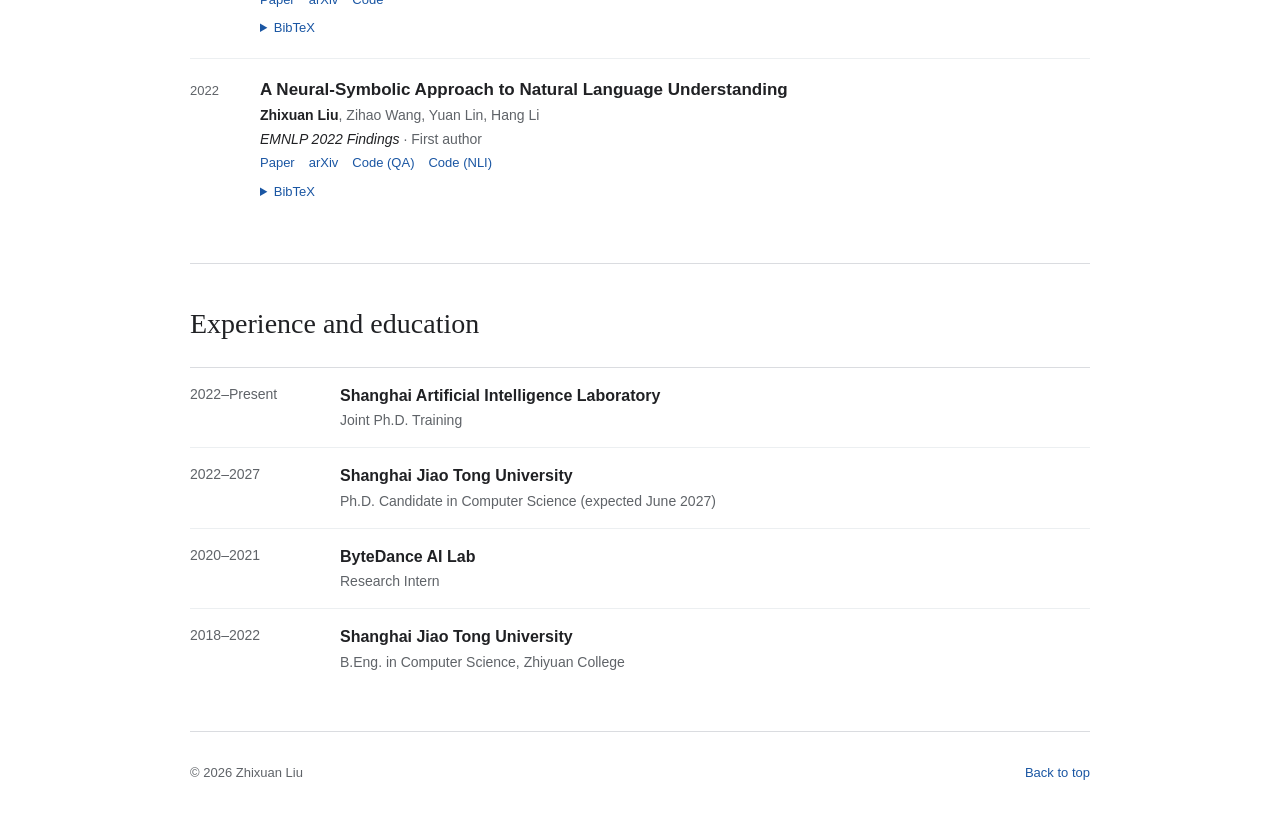
==== commit ca593fa6: "Update Subliminal Learning NeurIPS 2026 acceptance" ====
--- a/index.html
+++ b/index.html
@@ -90,7 +90,7 @@
       <div class="selected-list">
         <article class="selected-item">
           <h3><a class="project-title-link" href="research/subliminal-learning.html">Subliminal Learning as Trait-Direction Drift: A Mechanism and Targeted Control under SFT Distillation</a></h3>
-          <p class="meta">arXiv Preprint, 2026 · First author</p>
+          <p class="meta">NeurIPS 2026 Main Track · Poster · First author</p>
           <p>We explain latent-trait transfer under SFT distillation and reduce malicious-response transfer from 29.55% to 6.45% with probe-space corridor regularization.</p>
           <p class="item-links"><a href="research/subliminal-learning.html">Project page</a><a href="https://arxiv.org/abs/2609.01091">arXiv</a><a href="https://arxiv.org/pdf/2609.01091">PDF</a><a href="#bib-subliminal-learning">BibTeX</a></p>
         </article>
@@ -128,10 +128,11 @@
       </div>
       <p class="section-note">Selected publications and ongoing work, including both lead-author and collaborative research. My name is shown in bold.</p>
       <ol class="publication-list">
-        <li><span class="year">2026</span><div><h3>Subliminal Learning as Trait-Direction Drift: A Mechanism and Targeted Control under SFT Distillation</h3><p class="authors"><strong>Zhixuan Liu</strong>, Zhichen Dong, Yuyu Fan, Xiangtian Li, Chao Yang</p><p class="venue-line"><em>arXiv Preprint, 2026</em> · First author</p><p class="item-links"><a href="research/subliminal-learning.html">Project page</a><a href="https://arxiv.org/abs/2609.01091">arXiv</a><a href="https://arxiv.org/pdf/2609.01091">PDF</a></p><details class="bibtex" id="bib-subliminal-learning"><summary>BibTeX</summary><pre><code>@article{liu2026subliminal,
+        <li><span class="year">2026</span><div><h3>Subliminal Learning as Trait-Direction Drift: A Mechanism and Targeted Control under SFT Distillation</h3><p class="authors"><strong>Zhixuan Liu</strong>, Zhichen Dong, Yuyu Fan, Xiangtian Li, Chao Yang</p><p class="venue-line"><em>Accepted to NeurIPS 2026 Main Track (Poster)</em> · First author</p><p class="item-links"><a href="research/subliminal-learning.html">Project page</a><a href="https://arxiv.org/abs/2609.01091">arXiv</a><a href="https://arxiv.org/pdf/2609.01091">PDF</a></p><details class="bibtex" id="bib-subliminal-learning"><summary>BibTeX</summary><pre><code>@article{liu2026subliminal,
   title   = {Subliminal Learning as Trait-Direction Drift: A Mechanism and Targeted Control under {SFT} Distillation},
   author  = {Zhixuan Liu and Zhichen Dong and Yuyu Fan and Xiangtian Li and Chao Yang},
   journal = {arXiv preprint arXiv:2609.01091},
+  note    = {Accepted to NeurIPS 2026 Main Track as Poster},
   year    = {2026},
   doi     = {10.48550/arXiv.2609.01091},
   url     = {https://arxiv.org/abs/2609.01091}
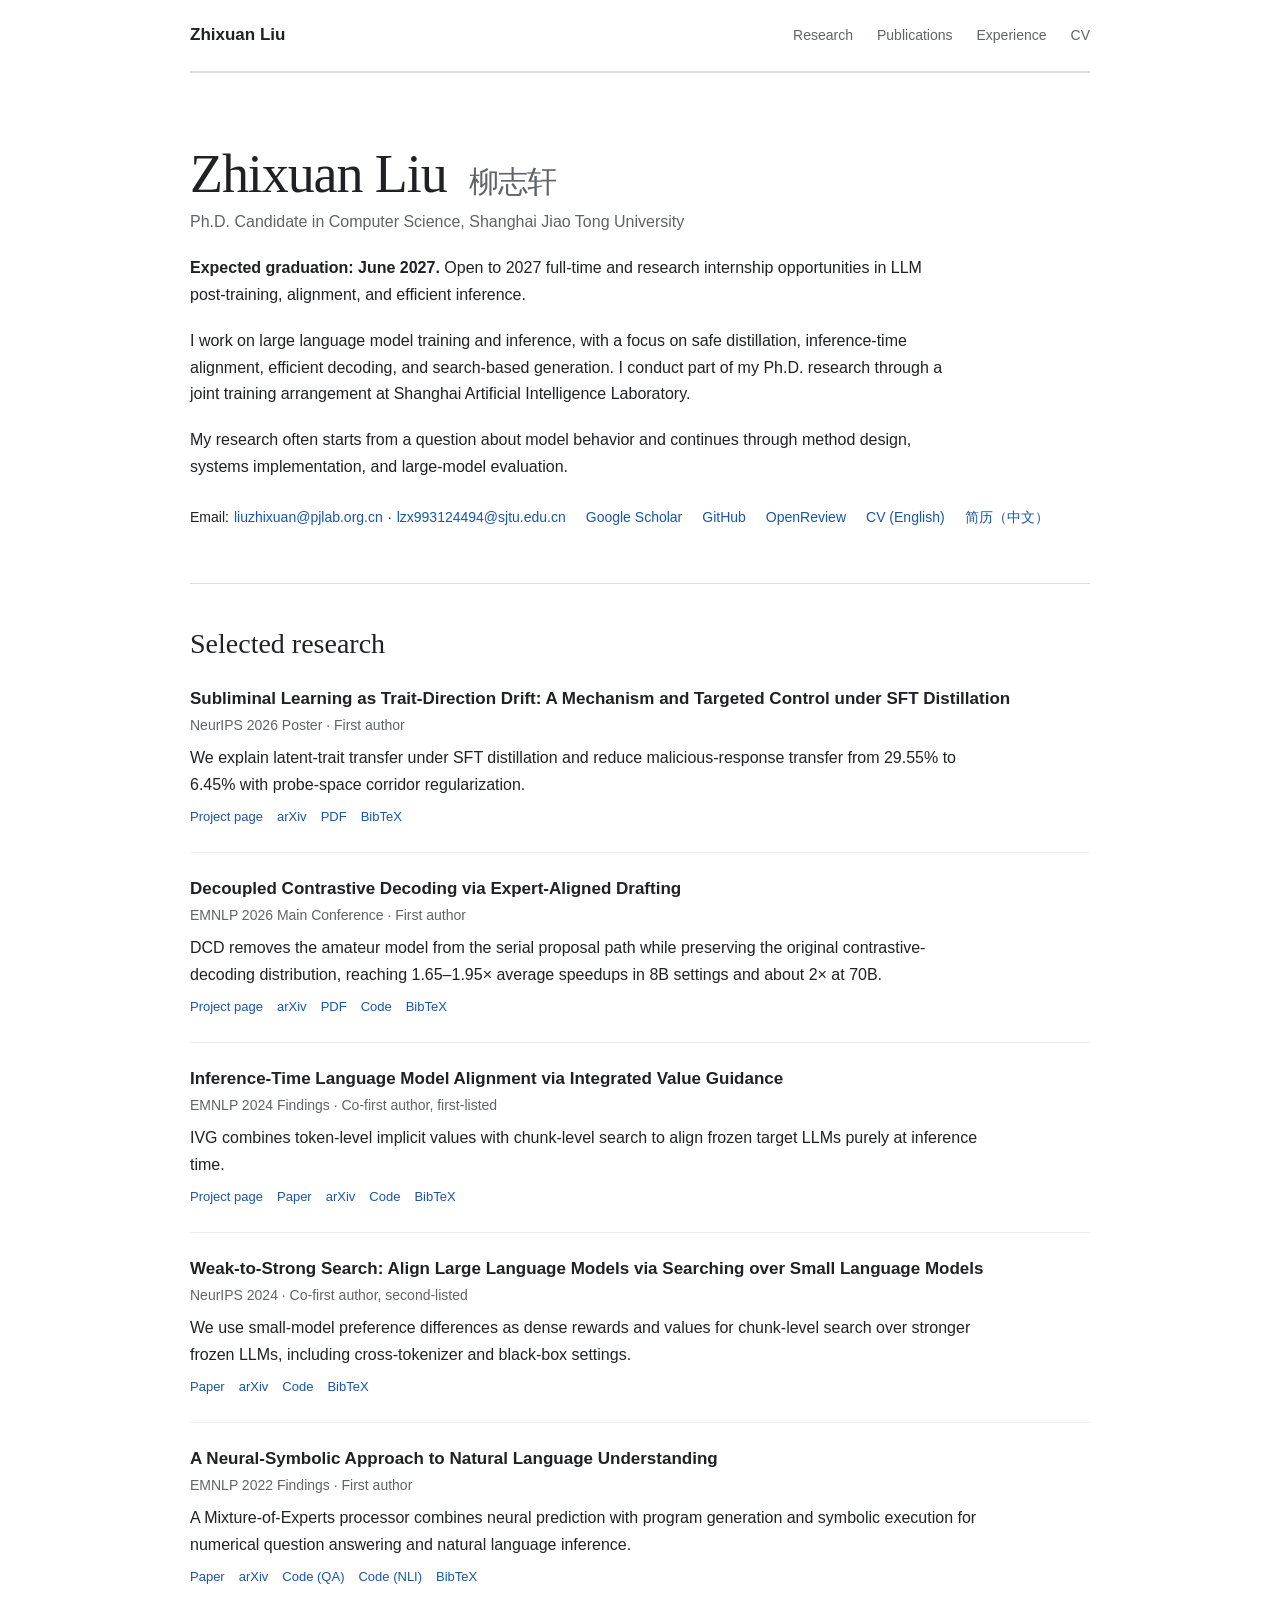
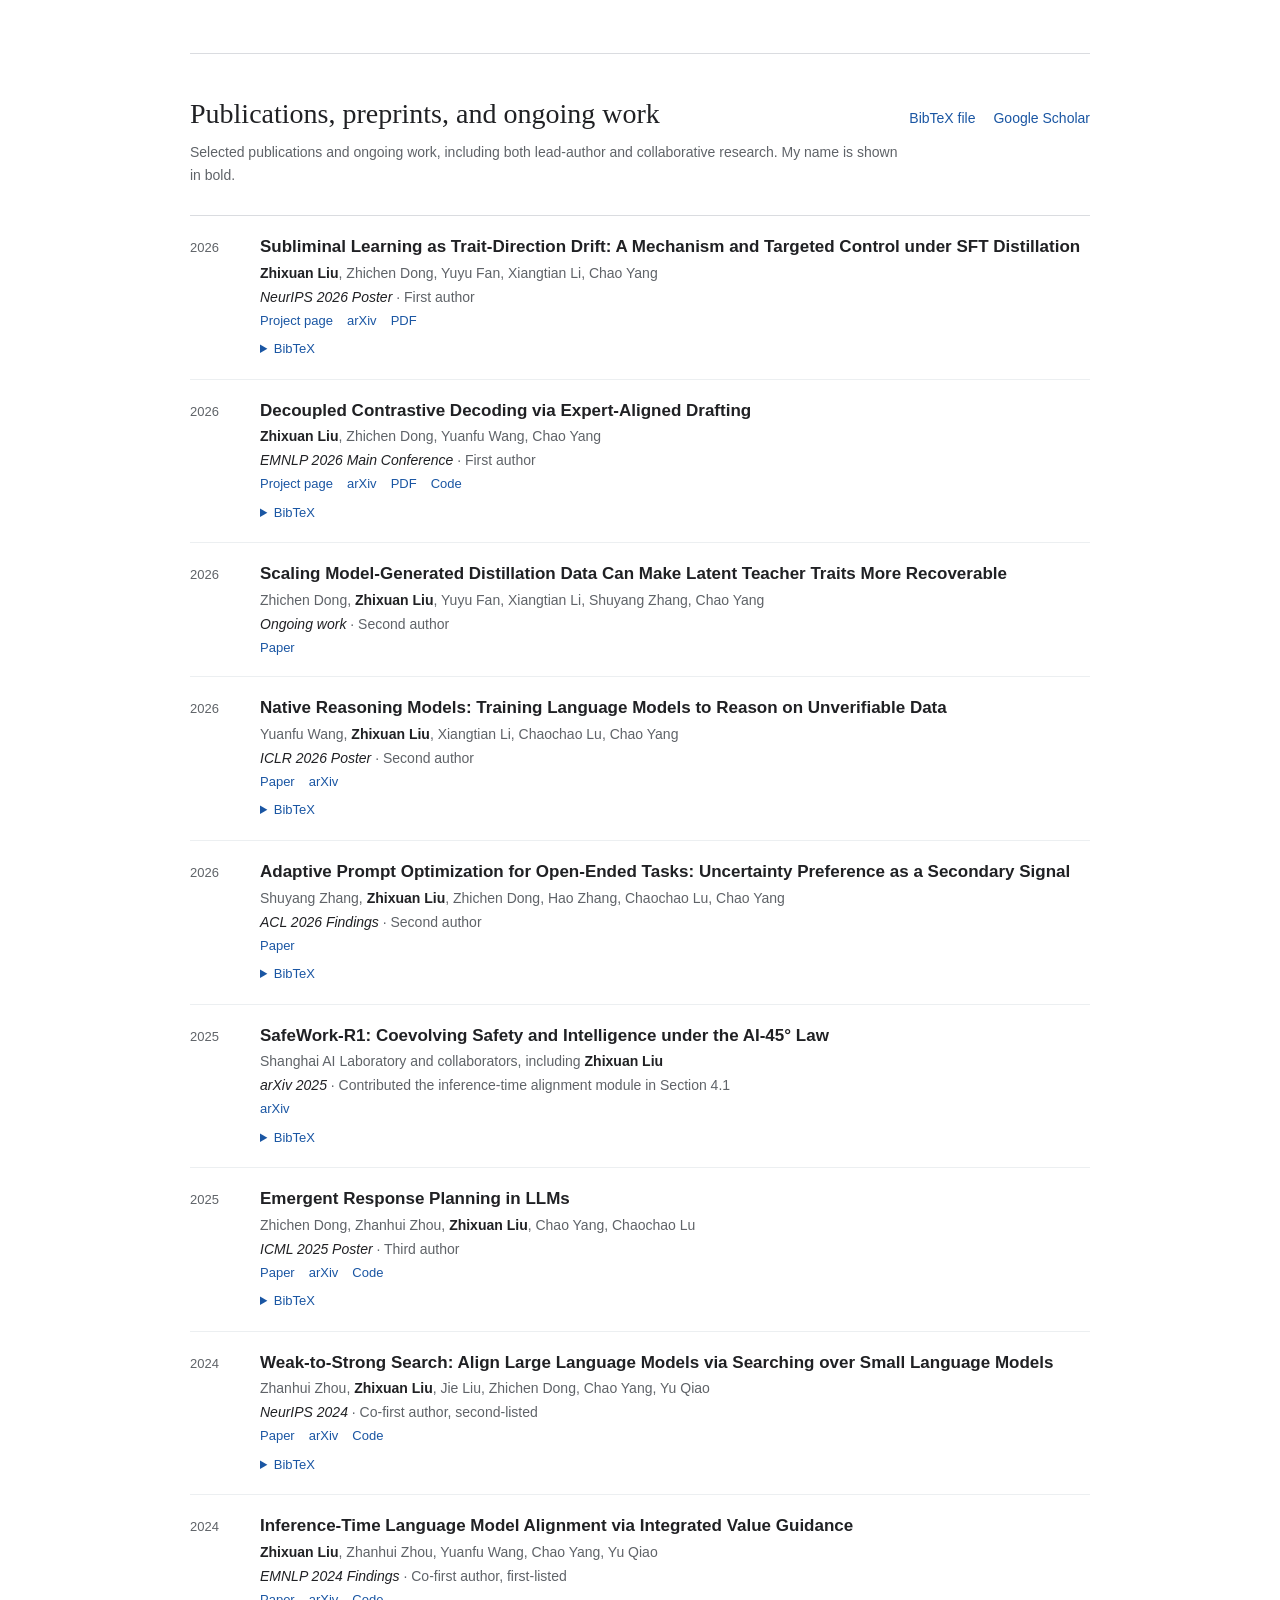
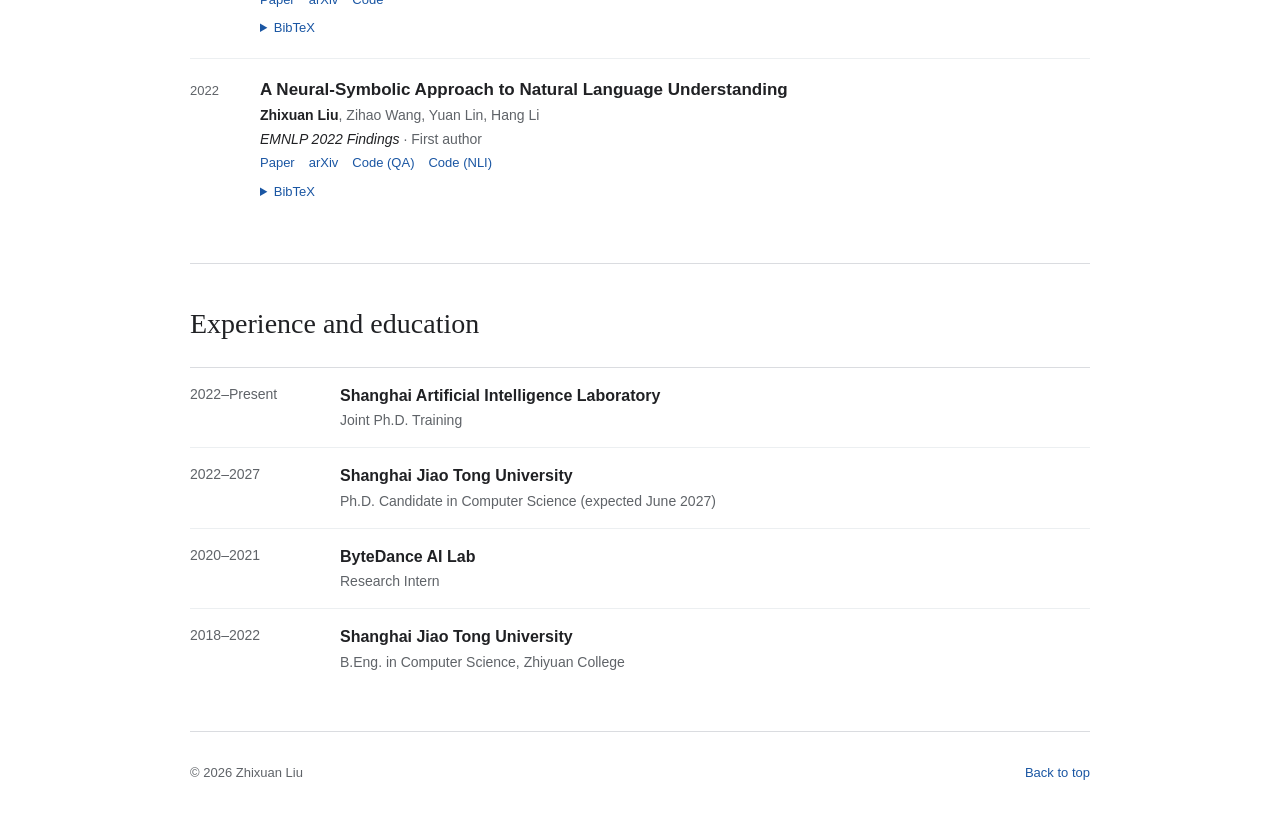
==== commit 88599d03: "Shorten NeurIPS 2026 Poster labels" ====
--- a/index.html
+++ b/index.html
@@ -4,17 +4,17 @@
   <meta charset="utf-8">
   <meta name="viewport" content="width=device-width, initial-scale=1">
   <title>Zhixuan Liu (柳志轩)</title>
-  <meta name="description" content="Zhixuan Liu's research homepage: LLM post-training, alignment, efficient decoding, and search-based generation; first-author EMNLP 2026 Main Conference paper.">
+  <meta name="description" content="Zhixuan Liu's research homepage: LLM post-training, alignment, efficient decoding, and search-based generation; first-author NeurIPS 2026 Poster and EMNLP 2026 Main Conference papers.">
   <meta property="og:type" content="website">
   <meta property="og:url" content="https://chadlzx.github.io/">
   <meta property="og:title" content="Zhixuan Liu (柳志轩)">
-  <meta property="og:description" content="LLM post-training, alignment, decoding, and search; first-author EMNLP 2026 Main Conference paper.">
+  <meta property="og:description" content="LLM post-training, alignment, decoding, and search; first-author NeurIPS 2026 Poster and EMNLP 2026 Main Conference papers.">
   <meta property="og:image" content="https://chadlzx.github.io/og.png">
   <meta property="og:image:width" content="1536">
   <meta property="og:image:height" content="1024">
   <meta name="twitter:card" content="summary_large_image">
   <meta name="twitter:title" content="Zhixuan Liu (柳志轩)">
-  <meta name="twitter:description" content="LLM post-training, alignment, decoding, and search; first-author EMNLP 2026 Main Conference paper.">
+  <meta name="twitter:description" content="LLM post-training, alignment, decoding, and search; first-author NeurIPS 2026 Poster and EMNLP 2026 Main Conference papers.">
   <meta name="twitter:image" content="https://chadlzx.github.io/og.png">
   <link rel="canonical" href="https://chadlzx.github.io/">
   <link rel="icon" href="favicon.svg" type="image/svg+xml">
@@ -90,7 +90,7 @@
       <div class="selected-list">
         <article class="selected-item">
           <h3><a class="project-title-link" href="research/subliminal-learning.html">Subliminal Learning as Trait-Direction Drift: A Mechanism and Targeted Control under SFT Distillation</a></h3>
-          <p class="meta">NeurIPS 2026 Main Track · Poster · First author</p>
+          <p class="meta">NeurIPS 2026 Poster · First author</p>
           <p>We explain latent-trait transfer under SFT distillation and reduce malicious-response transfer from 29.55% to 6.45% with probe-space corridor regularization.</p>
           <p class="item-links"><a href="research/subliminal-learning.html">Project page</a><a href="https://arxiv.org/abs/2609.01091">arXiv</a><a href="https://arxiv.org/pdf/2609.01091">PDF</a><a href="#bib-subliminal-learning">BibTeX</a></p>
         </article>
@@ -128,7 +128,7 @@
       </div>
       <p class="section-note">Selected publications and ongoing work, including both lead-author and collaborative research. My name is shown in bold.</p>
       <ol class="publication-list">
-        <li><span class="year">2026</span><div><h3>Subliminal Learning as Trait-Direction Drift: A Mechanism and Targeted Control under SFT Distillation</h3><p class="authors"><strong>Zhixuan Liu</strong>, Zhichen Dong, Yuyu Fan, Xiangtian Li, Chao Yang</p><p class="venue-line"><em>Accepted to NeurIPS 2026 Main Track (Poster)</em> · First author</p><p class="item-links"><a href="research/subliminal-learning.html">Project page</a><a href="https://arxiv.org/abs/2609.01091">arXiv</a><a href="https://arxiv.org/pdf/2609.01091">PDF</a></p><details class="bibtex" id="bib-subliminal-learning"><summary>BibTeX</summary><pre><code>@article{liu2026subliminal,
+        <li><span class="year">2026</span><div><h3>Subliminal Learning as Trait-Direction Drift: A Mechanism and Targeted Control under SFT Distillation</h3><p class="authors"><strong>Zhixuan Liu</strong>, Zhichen Dong, Yuyu Fan, Xiangtian Li, Chao Yang</p><p class="venue-line"><em>NeurIPS 2026 Poster</em> · First author</p><p class="item-links"><a href="research/subliminal-learning.html">Project page</a><a href="https://arxiv.org/abs/2609.01091">arXiv</a><a href="https://arxiv.org/pdf/2609.01091">PDF</a></p><details class="bibtex" id="bib-subliminal-learning"><summary>BibTeX</summary><pre><code>@article{liu2026subliminal,
   title   = {Subliminal Learning as Trait-Direction Drift: A Mechanism and Targeted Control under {SFT} Distillation},
   author  = {Zhixuan Liu and Zhichen Dong and Yuyu Fan and Xiangtian Li and Chao Yang},
   journal = {arXiv preprint arXiv:2609.01091},
